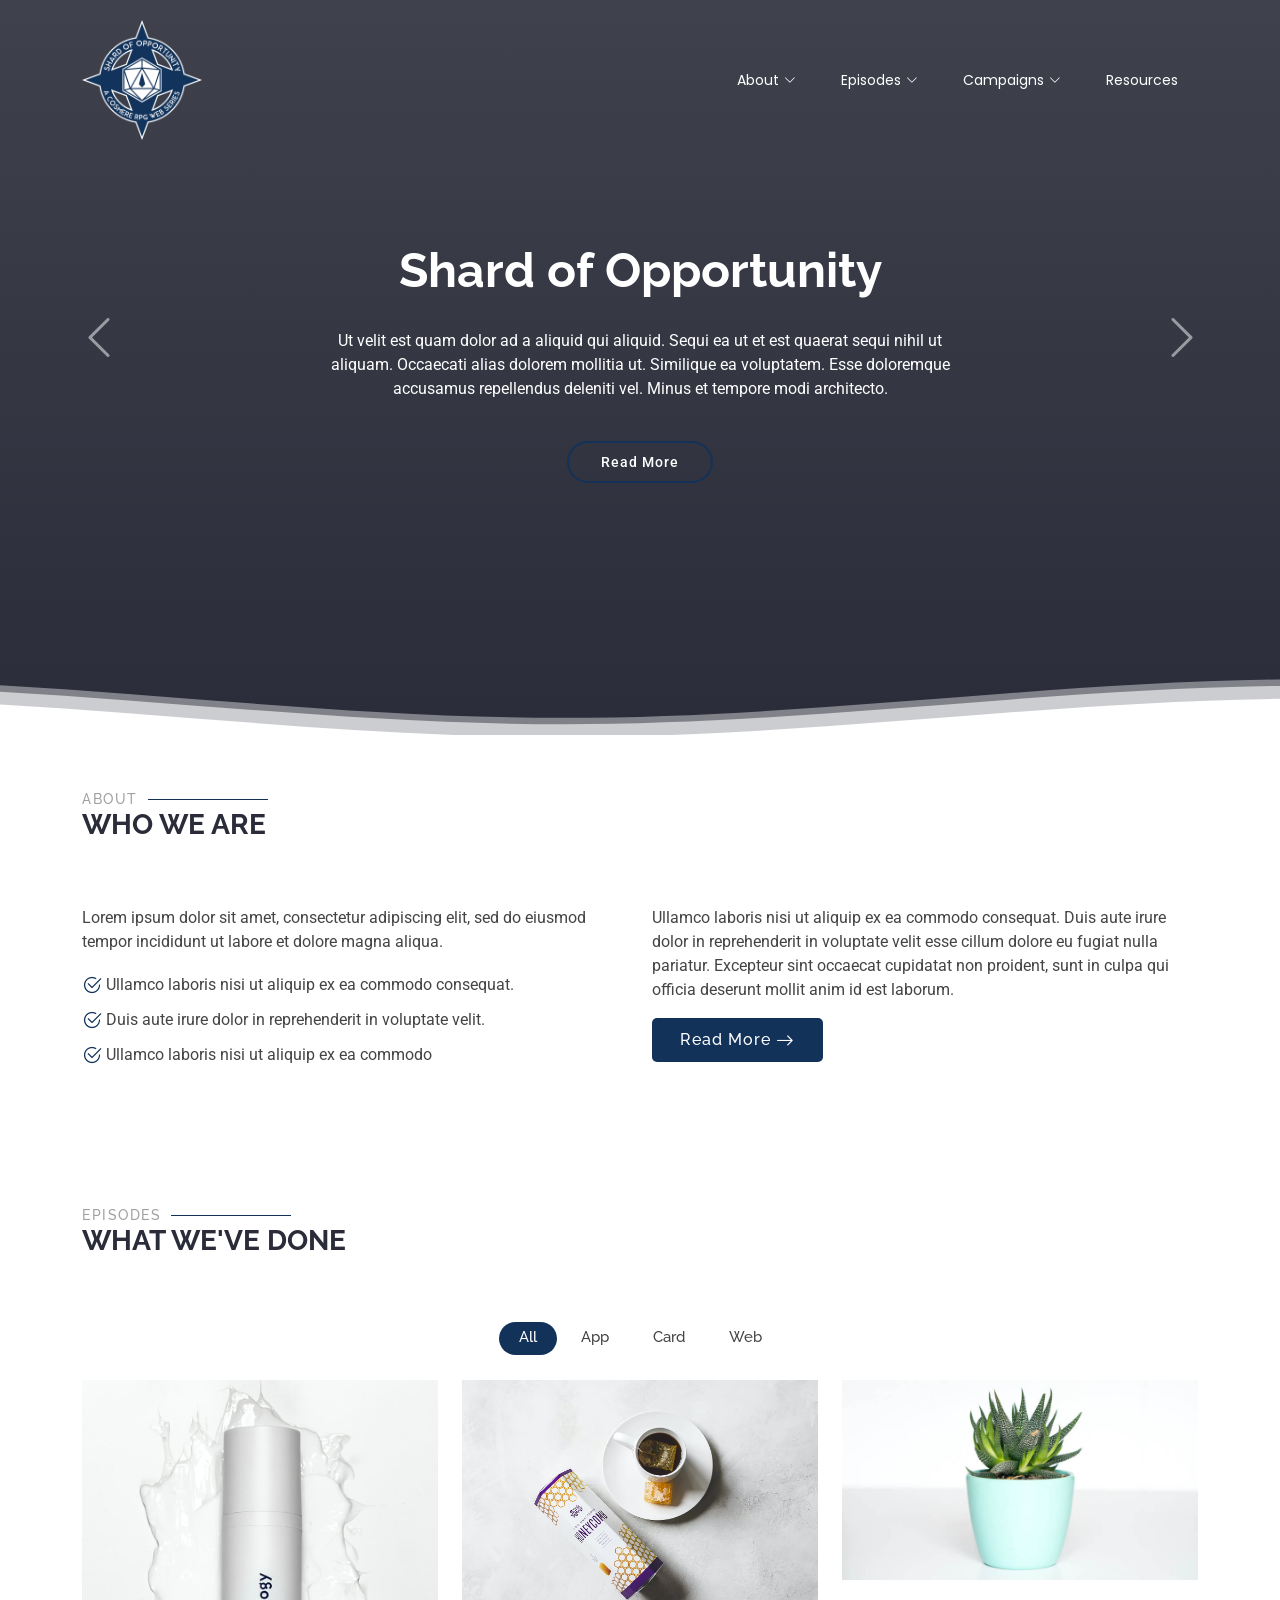
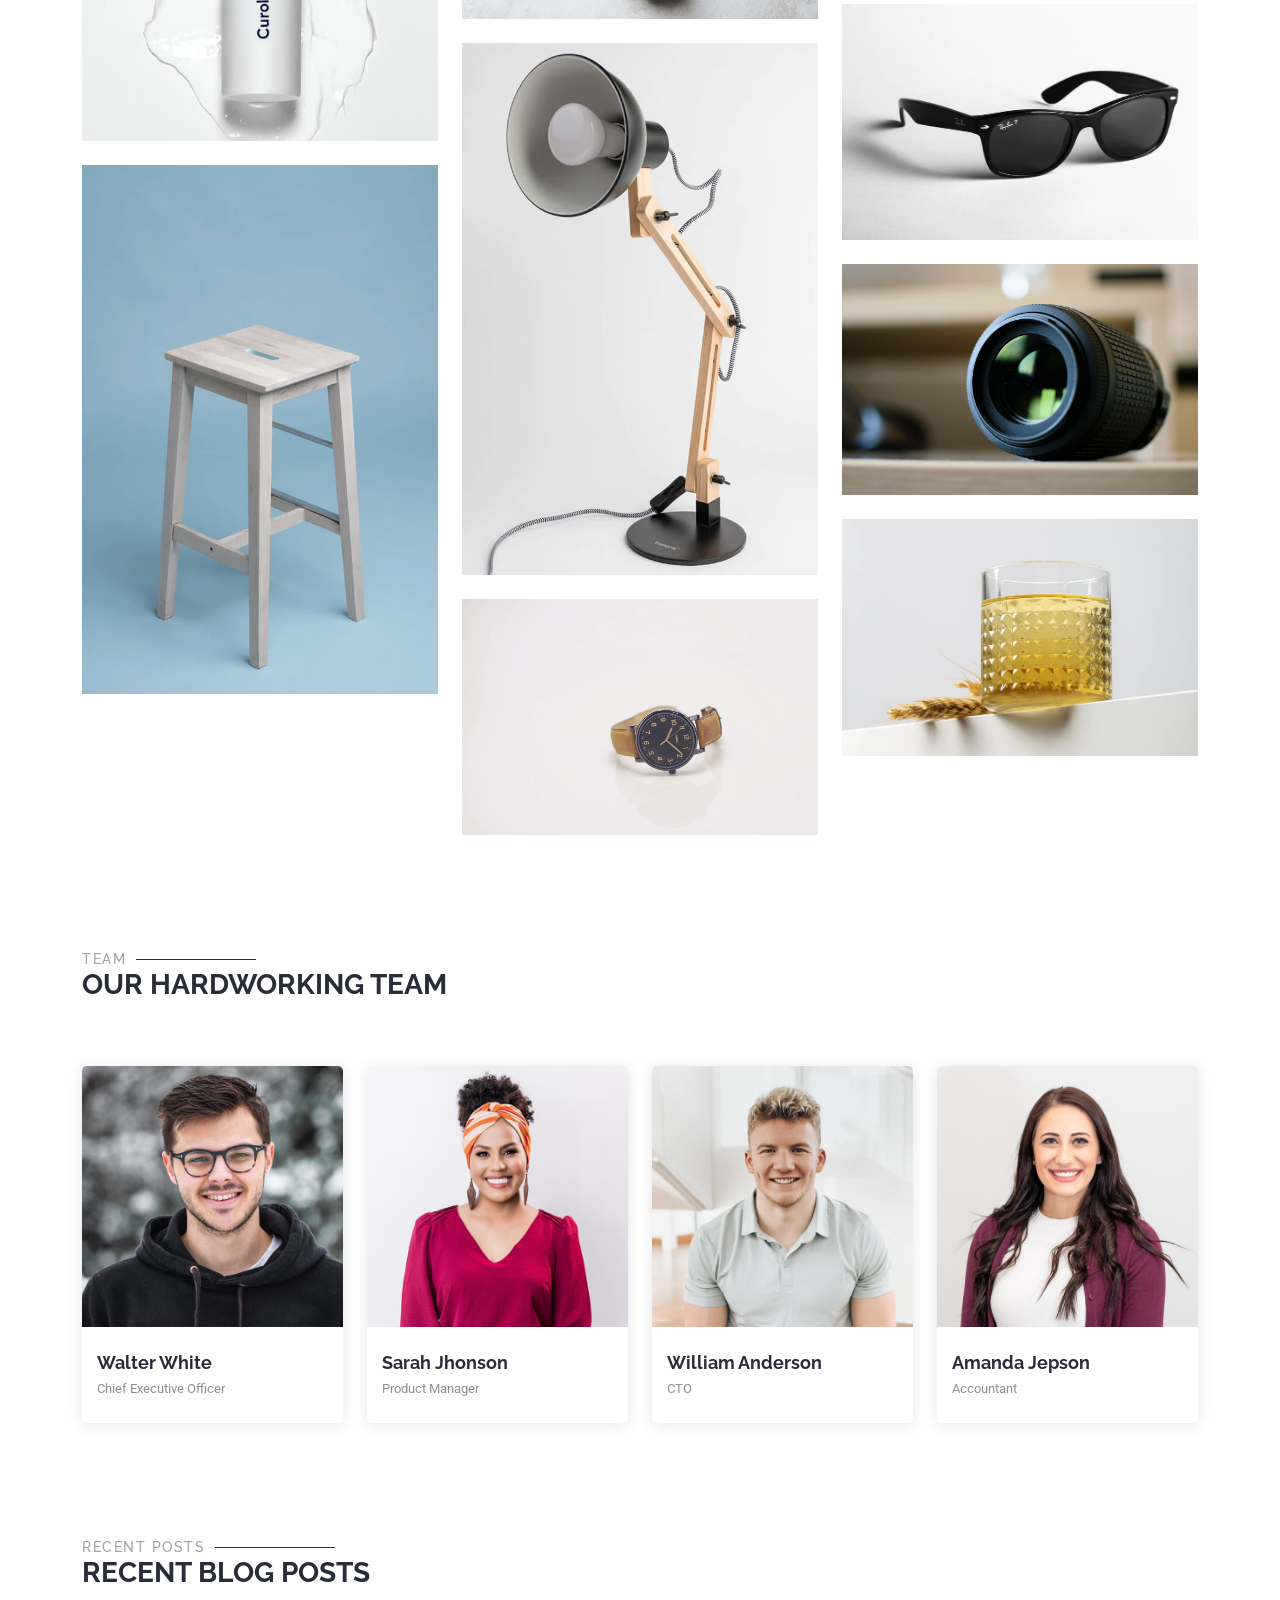
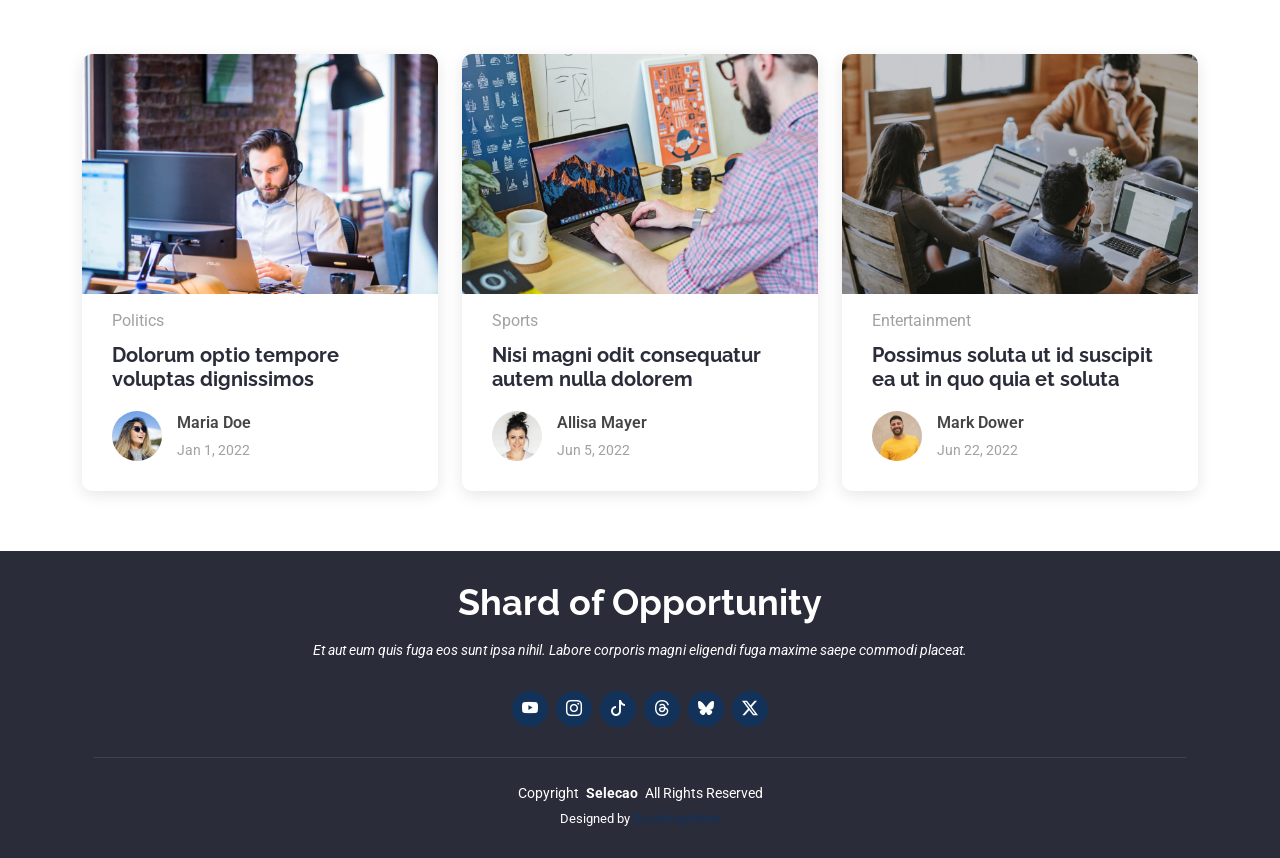
==== index.html @ dbe3b2d0 "Index" ====
<!DOCTYPE html>
<html lang="en">

<head>
  <meta charset="utf-8">
  <meta content="width=device-width, initial-scale=1.0" name="viewport">
  <title>Shard of Opportunity</title>
  <meta name="description" content="">
  <meta name="keywords" content="">

  <!-- Favicons -->
  <link href="assets/img/favicon.png" rel="icon">
  <link href="assets/img/apple-touch-icon.png" rel="apple-touch-icon">

  <!-- Fonts -->
  <link href="https://fonts.googleapis.com" rel="preconnect">
  <link href="https://fonts.gstatic.com" rel="preconnect" crossorigin>
  <link href="https://fonts.googleapis.com/css2?family=Roboto:ital,wght@0,100;0,300;0,400;0,500;0,700;0,900;1,100;1,300;1,400;1,500;1,700;1,900&family=Poppins:ital,wght@0,100;0,200;0,300;0,400;0,500;0,600;0,700;0,800;0,900;1,100;1,200;1,300;1,400;1,500;1,600;1,700;1,800;1,900&family=Raleway:ital,wght@0,100;0,200;0,300;0,400;0,500;0,600;0,700;0,800;0,900;1,100;1,200;1,300;1,400;1,500;1,600;1,700;1,800;1,900&display=swap" rel="stylesheet">

  <!-- Vendor CSS Files -->
  <link href="assets/vendor/bootstrap/css/bootstrap.min.css" rel="stylesheet">
  <link href="assets/vendor/bootstrap-icons/bootstrap-icons.css" rel="stylesheet">
  <link href="assets/vendor/aos/aos.css" rel="stylesheet">
  <link href="assets/vendor/animate.css/animate.min.css" rel="stylesheet">
  <link href="assets/vendor/glightbox/css/glightbox.min.css" rel="stylesheet">
  <link href="assets/vendor/swiper/swiper-bundle.min.css" rel="stylesheet">

  <!-- Main CSS File -->
  <link href="assets/css/main.css" rel="stylesheet">

  <!-- =======================================================
  * Template Name: Selecao
  * Template URL: https://bootstrapmade.com/Selecao-bootstrap-template/
  * Updated: Aug 07 2024 with Bootstrap v5.3.3
  * Author: BootstrapMade.com
  * License: https://bootstrapmade.com/license/
  ======================================================== -->
</head>

<body class="index-page">

  <header id="header" class="header d-flex align-items-center fixed-top">
    <div class="container-fluid container-xl position-relative d-flex align-items-center justify-content-between">

      <a href="index.html" class="logo d-flex align-items-center">
        <!-- Uncomment the line below if you also wish to use an image logo -->
        <img src="assets/img/logo.png" alt="Shard of Opportunity Logo" style="height:120px">
       <!-- <h1 class="sitename">Shard of Opportunity</h1> -->
      </a>

      <nav id="navmenu" class="navmenu">
        <ul>
          <!-- <li><a href="#hero" class="active">Home</a></li> -->
          <li class="dropdown"><a href="#about"><span>About</span><i class="bi bi-chevron-down toggle-dropdown"></i></a>
            <ul>
               <li class="dropdown"><a href="#"><span>Canonwalkers</span> <!-- <i class="bi bi-chevron-down toggle-dropdown"></i> --></a>
                 <!-- <ul>
                    <li><a href="#">Stonewalkers</a></li>
                    <li><a href="#">Mistborn</a></li>
                    <!-- <li><a href="#">Deep Dropdown 3</a></li>
                    <li><a href="#">Deep Dropdown 4</a></li>
                    <li><a href="#">Deep Dropdown 5</a></li> - ->
                 </ul> -->
               </li>
              <li class="dropdown"><a href="#"><span>Loose Canons</span> <!-- <i class="bi bi-chevron-down toggle-dropdown"></i> --> </a>
              <!-- <ul>
                   <li><a href="#">Campaign 1</a></li>
                   <li><a href="#">Campaign 2</a></li>
                   <!-- <li><a href="#">Deep Dropdown 3</a></li>
                   <li><a href="#">Deep Dropdown 4</a></li>
                    <li><a href="#">Deep Dropdown 5</a></li> - ->
                </ul> -->
              </li>
            </ul>
            </li>
          <li class="dropdown"><a href="#portfolio"><span>Episodes</span><i class="bi bi-chevron-down toggle-dropdown"></i></a>
            <ul>
               <li class="dropdown"><a href="#"><span>Canonwalkers</span></a></li>
              <li class="dropdown"><a href="#"><span>Loose Canons</span></a></li>
            </ul>
            </li>
          
          <!-- <li><a href="#services">Services</a></li> -->
          <!-- <li><a href="#team">Team</a></li>
          <li><a href="blog.html">Blog</a></li> -->
          <li class="dropdown"><a href="#"><span>Campaigns</span><i class="bi bi-chevron-down toggle-dropdown"></i></a>
            <ul>
               <li class="dropdown"><a href="#"><span>Canonwalkers</span> <!-- <i class="bi bi-chevron-down toggle-dropdown"></i> --></a>
                 <!-- <ul>
                    <li><a href="#">Stonewalkers</a></li>
                    <li><a href="#">Mistborn</a></li>
                    <!-- <li><a href="#">Deep Dropdown 3</a></li>
                    <li><a href="#">Deep Dropdown 4</a></li>
                    <li><a href="#">Deep Dropdown 5</a></li> - ->
                 </ul> -->
               </li>
              <li class="dropdown"><a href="#"><span>Loose Canons</span> <!-- <i class="bi bi-chevron-down toggle-dropdown"></i> --> </a>
              <!-- <ul>
                   <li><a href="#">Campaign 1</a></li>
                   <li><a href="#">Campaign 2</a></li>
                   <!-- <li><a href="#">Deep Dropdown 3</a></li>
                   <li><a href="#">Deep Dropdown 4</a></li>
                    <li><a href="#">Deep Dropdown 5</a></li> - ->
                </ul> -->
              </li>
            </ul>
            </li>
            <li><a href="#">Resources</a></li>
          
          <!-- <li><a href="#contact">Contact</a></li> -->
        </ul>
        <i class="mobile-nav-toggle d-xl-none bi bi-list"></i>
      </nav>

    </div>
  </header>

  <main class="main">

    <!-- Hero Section -->
    <section id="hero" class="hero section dark-background">

      <div id="hero-carousel" data-bs-interval="5000" class="container carousel carousel-fade" data-bs-ride="carousel">

        <!-- Slide 1 -->
        <div class="carousel-item active">
          <div class="carousel-container">
            <h2 class="animate__animated animate__fadeInDown">Shard of Opportunity</h2>
            <p class="animate__animated animate__fadeInUp">Ut velit est quam dolor ad a aliquid qui aliquid. Sequi ea ut et est quaerat sequi nihil ut aliquam. Occaecati alias dolorem mollitia ut. Similique ea voluptatem. Esse doloremque accusamus repellendus deleniti vel. Minus et tempore modi architecto.</p>
            <a href="#about" class="btn-get-started animate__animated animate__fadeInUp scrollto">Read More</a>
          </div>
        </div>

        <!-- Slide 2 -->
        <div class="carousel-item">
          <div class="carousel-container">
            <h2 class="animate__animated animate__fadeInDown">Canonwalkers</h2>
            <p class="animate__animated animate__fadeInUp">Ut velit est quam dolor ad a aliquid qui aliquid. Sequi ea ut et est quaerat sequi nihil ut aliquam. Occaecati alias dolorem mollitia ut. Similique ea voluptatem. Esse doloremque accusamus repellendus deleniti vel. Minus et tempore modi architecto.</p>
            <a href="#about" class="btn-get-started animate__animated animate__fadeInUp scrollto">Read More</a>
          </div>
        </div>

        <!-- Slide 3 -->
        <div class="carousel-item">
          <div class="carousel-container">
            <h2 class="animate__animated animate__fadeInDown">Loose Canons</h2>
            <p class="animate__animated animate__fadeInUp">Ut velit est quam dolor ad a aliquid qui aliquid. Sequi ea ut et est quaerat sequi nihil ut aliquam. Occaecati alias dolorem mollitia ut. Similique ea voluptatem. Esse doloremque accusamus repellendus deleniti vel. Minus et tempore modi architecto.</p>
            <a href="#about" class="btn-get-started animate__animated animate__fadeInUp scrollto">Read More</a>
          </div>
        </div>

        <a class="carousel-control-prev" href="#hero-carousel" role="button" data-bs-slide="prev">
          <span class="carousel-control-prev-icon bi bi-chevron-left" aria-hidden="true"></span>
        </a>

        <a class="carousel-control-next" href="#hero-carousel" role="button" data-bs-slide="next">
          <span class="carousel-control-next-icon bi bi-chevron-right" aria-hidden="true"></span>
        </a>

      </div>

      <svg class="hero-waves" xmlns="http://www.w3.org/2000/svg" xmlns:xlink="http://www.w3.org/1999/xlink" viewBox="0 24 150 28 " preserveAspectRatio="none">
        <defs>
          <path id="wave-path" d="M-160 44c30 0 58-18 88-18s 58 18 88 18 58-18 88-18 58 18 88 18 v44h-352z"></path>
        </defs>
        <g class="wave1">
          <use xlink:href="#wave-path" x="50" y="3"></use>
        </g>
        <g class="wave2">
          <use xlink:href="#wave-path" x="50" y="0"></use>
        </g>
        <g class="wave3">
          <use xlink:href="#wave-path" x="50" y="9"></use>
        </g>
      </svg>

    </section><!-- /Hero Section -->

    <!-- About Section -->
    <section id="about" class="about section">

      <!-- Section Title -->
      <div class="container section-title" data-aos="fade-up">
        <h2>About</h2>
        <p>Who we are</p>
      </div><!-- End Section Title -->

      <div class="container">

        <div class="row gy-4">

          <div class="col-lg-6 content" data-aos="fade-up" data-aos-delay="100">
            <p>
              Lorem ipsum dolor sit amet, consectetur adipiscing elit, sed do eiusmod tempor incididunt ut labore et dolore
              magna aliqua.
            </p>
            <ul>
              <li><i class="bi bi-check2-circle"></i> <span>Ullamco laboris nisi ut aliquip ex ea commodo consequat.</span></li>
              <li><i class="bi bi-check2-circle"></i> <span>Duis aute irure dolor in reprehenderit in voluptate velit.</span></li>
              <li><i class="bi bi-check2-circle"></i> <span>Ullamco laboris nisi ut aliquip ex ea commodo</span></li>
            </ul>
          </div>

          <div class="col-lg-6" data-aos="fade-up" data-aos-delay="200">
            <p>Ullamco laboris nisi ut aliquip ex ea commodo consequat. Duis aute irure dolor in reprehenderit in voluptate velit esse cillum dolore eu fugiat nulla pariatur. Excepteur sint occaecat cupidatat non proident, sunt in culpa qui officia deserunt mollit anim id est laborum. </p>
            <a href="#" class="read-more"><span>Read More</span><i class="bi bi-arrow-right"></i></a>
          </div>

        </div>

      </div>

    </section><!-- /About Section -->

    <!-- Features Section -->
  <!--  <section id="features" class="features section">

      <div class="container">

        <ul class="nav nav-tabs row  d-flex" data-aos="fade-up" data-aos-delay="100">
          <li class="nav-item col-3">
            <a class="nav-link active show" data-bs-toggle="tab" data-bs-target="#features-tab-1">
              <i class="bi bi-binoculars"></i>
              <h4 class="d-none d-lg-block">Modi sit est dela pireda nest</h4>
            </a>
          </li>
          <li class="nav-item col-3">
            <a class="nav-link" data-bs-toggle="tab" data-bs-target="#features-tab-2">
              <i class="bi bi-box-seam"></i>
              <h4 class="d-none d-lg-block">Unde praesenti mara setra le</h4>
            </a>
          </li>
          <li class="nav-item col-3">
            <a class="nav-link" data-bs-toggle="tab" data-bs-target="#features-tab-3">
              <i class="bi bi-brightness-high"></i>
              <h4 class="d-none d-lg-block">Pariatur explica nitro dela</h4>
            </a>
          </li>
          <li class="nav-item col-3">
            <a class="nav-link" data-bs-toggle="tab" data-bs-target="#features-tab-4">
              <i class="bi bi-command"></i>
              <h4 class="d-none d-lg-block">Nostrum qui dile node</h4>
            </a>
          </li>
        </ul><!-- End Tab Nav - ->

        <div class="tab-content" data-aos="fade-up" data-aos-delay="200">

          <div class="tab-pane fade active show" id="features-tab-1">
            <div class="row">
              <div class="col-lg-6 order-2 order-lg-1 mt-3 mt-lg-0">
                <h3>Voluptatem dignissimos provident quasi corporis voluptates sit assumenda.</h3>
                <p class="fst-italic">
                  Lorem ipsum dolor sit amet, consectetur adipiscing elit, sed do eiusmod tempor incididunt ut labore et dolore
                  magna aliqua.
                </p>
                <ul>
                  <li><i class="bi bi-check2-all"></i>
                    <spab>Ullamco laboris nisi ut aliquip ex ea commodo consequat.</spab>
                  </li>
                  <li><i class="bi bi-check2-all"></i> <span>Duis aute irure dolor in reprehenderit in voluptate velit</span>.</li>
                  <li><i class="bi bi-check2-all"></i> <span>Ullamco laboris nisi ut aliquip ex ea commodo consequat. Duis aute irure dolor in reprehenderit in voluptate trideta storacalaperda mastiro dolore eu fugiat nulla pariatur.</span></li>
                </ul>
                <p>
                  Ullamco laboris nisi ut aliquip ex ea commodo consequat. Duis aute irure dolor in reprehenderit in voluptate
                  velit esse cillum dolore eu fugiat nulla pariatur. Excepteur sint occaecat cupidatat non proident, sunt in
                  culpa qui officia deserunt mollit anim id est laborum
                </p>
              </div>
              <div class="col-lg-6 order-1 order-lg-2 text-center">
                <img src="assets/img/working-1.jpg" alt="" class="img-fluid">
              </div>
            </div>
          </div><!-- End Tab Content Item - ->

          <div class="tab-pane fade" id="features-tab-2">
            <div class="row">
              <div class="col-lg-6 order-2 order-lg-1 mt-3 mt-lg-0">
                <h3>Neque exercitationem debitis soluta quos debitis quo mollitia officia est</h3>
                <p>
                  Ullamco laboris nisi ut aliquip ex ea commodo consequat. Duis aute irure dolor in reprehenderit in voluptate
                  velit esse cillum dolore eu fugiat nulla pariatur. Excepteur sint occaecat cupidatat non proident, sunt in
                  culpa qui officia deserunt mollit anim id est laborum
                </p>
                <p class="fst-italic">
                  Lorem ipsum dolor sit amet, consectetur adipiscing elit, sed do eiusmod tempor incididunt ut labore et dolore
                  magna aliqua.
                </p>
                <ul>
                  <li><i class="bi bi-check2-all"></i> <span>Ullamco laboris nisi ut aliquip ex ea commodo consequat.</span></li>
                  <li><i class="bi bi-check2-all"></i> <span>Duis aute irure dolor in reprehenderit in voluptate velit.</span></li>
                  <li><i class="bi bi-check2-all"></i> <span>Provident mollitia neque rerum asperiores dolores quos qui a. Ipsum neque dolor voluptate nisi sed.</span></li>
                  <li><i class="bi bi-check2-all"></i> <span>Ullamco laboris nisi ut aliquip ex ea commodo consequat. Duis aute irure dolor in reprehenderit in voluptate trideta storacalaperda mastiro dolore eu fugiat nulla pariatur.</span></li>
                </ul>
              </div>
              <div class="col-lg-6 order-1 order-lg-2 text-center">
                <img src="assets/img/working-2.jpg" alt="" class="img-fluid">
              </div>
            </div>
          </div><!-- End Tab Content Item - ->

          <div class="tab-pane fade" id="features-tab-3">
            <div class="row">
              <div class="col-lg-6 order-2 order-lg-1 mt-3 mt-lg-0">
                <h3>Voluptatibus commodi ut accusamus ea repudiandae ut autem dolor ut assumenda</h3>
                <p>
                  Ullamco laboris nisi ut aliquip ex ea commodo consequat. Duis aute irure dolor in reprehenderit in voluptate
                  velit esse cillum dolore eu fugiat nulla pariatur. Excepteur sint occaecat cupidatat non proident, sunt in
                  culpa qui officia deserunt mollit anim id est laborum
                </p>
                <ul>
                  <li><i class="bi bi-check2-all"></i> <span>Ullamco laboris nisi ut aliquip ex ea commodo consequat.</span></li>
                  <li><i class="bi bi-check2-all"></i> <span>Duis aute irure dolor in reprehenderit in voluptate velit.</span></li>
                  <li><i class="bi bi-check2-all"></i> <span>Provident mollitia neque rerum asperiores dolores quos qui a. Ipsum neque dolor voluptate nisi sed.</span></li>
                </ul>
                <p class="fst-italic">
                  Lorem ipsum dolor sit amet, consectetur adipiscing elit, sed do eiusmod tempor incididunt ut labore et dolore
                  magna aliqua.
                </p>
              </div>
              <div class="col-lg-6 order-1 order-lg-2 text-center">
                <img src="assets/img/working-3.jpg" alt="" class="img-fluid">
              </div>
            </div>
          </div><!-- End Tab Content Item - ->

          <div class="tab-pane fade" id="features-tab-4">
            <div class="row">
              <div class="col-lg-6 order-2 order-lg-1 mt-3 mt-lg-0">
                <h3>Omnis fugiat ea explicabo sunt dolorum asperiores sequi inventore rerum</h3>
                <p>
                  Ullamco laboris nisi ut aliquip ex ea commodo consequat. Duis aute irure dolor in reprehenderit in voluptate
                  velit esse cillum dolore eu fugiat nulla pariatur. Excepteur sint occaecat cupidatat non proident, sunt in
                  culpa qui officia deserunt mollit anim id est laborum
                </p>
                <p class="fst-italic">
                  Lorem ipsum dolor sit amet, consectetur adipiscing elit, sed do eiusmod tempor incididunt ut labore et dolore
                  magna aliqua.
                </p>
                <ul>
                  <li><i class="bi bi-check2-all"></i> <span>Ullamco laboris nisi ut aliquip ex ea commodo consequat.</span></li>
                  <li><i class="bi bi-check2-all"></i> <span>Duis aute irure dolor in reprehenderit in voluptate velit.</span></li>
                  <li><i class="bi bi-check2-all"></i> <span>Ullamco laboris nisi ut aliquip ex ea commodo consequat. Duis aute irure dolor in reprehenderit in voluptate trideta storacalaperda mastiro dolore eu fugiat nulla pariatur.</span></li>
                </ul>
              </div>
              <div class="col-lg-6 order-1 order-lg-2 text-center">
                <img src="assets/img/working-4.jpg" alt="" class="img-fluid">
              </div>
            </div>
          </div><!-- End Tab Content Item - ->

        </div>

      </div>

    </section><!-- /Features Section - -> -->

    <!-- Call To Action Section -->
   <!-- <section id="call-to-action" class="call-to-action section dark-background">

      <div class="container">

        <div class="row" data-aos="zoom-in" data-aos-delay="100">
          <div class="col-xl-9 text-center text-xl-start">
            <h3>Call To Action</h3>
            <p>Duis aute irure dolor in reprehenderit in voluptate velit esse cillum dolore eu fugiat nulla pariatur. Excepteur sint occaecat cupidatat non proident, sunt in culpa qui officia deserunt mollit anim id est laborum.</p>
          </div>
          <div class="col-xl-3 cta-btn-container text-center">
            <a class="cta-btn align-middle" href="#">Call To Action</a>
          </div>
        </div>

      </div>

    </section><!-- /Call To Action Section - -> -->

    <!-- Services Section -->
  <!--  <section id="services" class="services section">

      <!-- Section Title - ->
      <div class="container section-title" data-aos="fade-up">
        <h2>Services</h2>
        <p>What we do offer</p>
      </div><!-- End Section Title - ->

      <div class="container">

        <div class="row gy-4">

          <div class="col-lg-4 col-md-6" data-aos="fade-up" data-aos-delay="100">
            <div class="service-item  position-relative">
              <div class="icon">
                <i class="bi bi-cash-stack" style="color: #0dcaf0;"></i>
              </div>
              <a href="service-details.html" class="stretched-link">
                <h3>Nesciunt Mete</h3>
              </a>
              <p>Provident nihil minus qui consequatur non omnis maiores. Eos accusantium minus dolores iure perferendis tempore et consequatur.</p>
            </div>
          </div><!-- End Service Item - ->

          <div class="col-lg-4 col-md-6" data-aos="fade-up" data-aos-delay="200">
            <div class="service-item position-relative">
              <div class="icon">
                <i class="bi bi-calendar4-week" style="color: #fd7e14;"></i>
              </div>
              <a href="service-details.html" class="stretched-link">
                <h3>Eosle Commodi</h3>
              </a>
              <p>Ut autem aut autem non a. Sint sint sit facilis nam iusto sint. Libero corrupti neque eum hic non ut nesciunt dolorem.</p>
            </div>
          </div><!-- End Service Item - ->

          <div class="col-lg-4 col-md-6" data-aos="fade-up" data-aos-delay="300">
            <div class="service-item position-relative">
              <div class="icon">
                <i class="bi bi-chat-text" style="color: #20c997;"></i>
              </div>
              <a href="service-details.html" class="stretched-link">
                <h3>Ledo Markt</h3>
              </a>
              <p>Ut excepturi voluptatem nisi sed. Quidem fuga consequatur. Minus ea aut. Vel qui id voluptas adipisci eos earum corrupti.</p>
            </div>
          </div><!-- End Service Item - ->

          <div class="col-lg-4 col-md-6" data-aos="fade-up" data-aos-delay="400">
            <div class="service-item position-relative">
              <div class="icon">
                <i class="bi bi-credit-card-2-front" style="color: #df1529;"></i>
              </div>
              <a href="service-details.html" class="stretched-link">
                <h3>Asperiores Commodit</h3>
              </a>
              <p>Non et temporibus minus omnis sed dolor esse consequatur. Cupiditate sed error ea fuga sit provident adipisci neque.</p>
            </div>
          </div><!-- End Service Item - ->

          <div class="col-lg-4 col-md-6" data-aos="fade-up" data-aos-delay="500">
            <div class="service-item position-relative">
              <div class="icon">
                <i class="bi bi-globe" style="color: #6610f2;"></i>
              </div>
              <a href="service-details.html" class="stretched-link">
                <h3>Velit Doloremque</h3>
              </a>
              <p>Cumque et suscipit saepe. Est maiores autem enim facilis ut aut ipsam corporis aut. Sed animi at autem alias eius labore.</p>
            </div>
          </div><!-- End Service Item - ->

          <div class="col-lg-4 col-md-6" data-aos="fade-up" data-aos-delay="600">
            <div class="service-item position-relative">
              <div class="icon">
                <i class="bi bi-clock" style="color: #f3268c;"></i>
              </div>
              <a href="service-details.html" class="stretched-link">
                <h3>Dolori Architecto</h3>
              </a>
              <p>Hic molestias ea quibusdam eos. Fugiat enim doloremque aut neque non et debitis iure. Corrupti recusandae ducimus enim.</p>
            </div>
          </div><!-- End Service Item - ->

        </div>

      </div>

    </section><!-- /Services Section - -> -->

    <!-- Portfolio Section -->
    <section id="portfolio" class="portfolio section">

      <!-- Section Title -->
      <div class="container section-title" data-aos="fade-up">
        <h2>Episodes</h2>
        <p>What we've done</p>
      </div><!-- End Section Title -->

      <div class="container">

        <div class="isotope-layout" data-default-filter="*" data-layout="masonry" data-sort="original-order">

          <ul class="portfolio-filters isotope-filters" data-aos="fade-up" data-aos-delay="100">
            <li data-filter="*" class="filter-active">All</li>
            <li data-filter=".filter-app">App</li>
            <li data-filter=".filter-product">Card</li>
            <li data-filter=".filter-branding">Web</li>
          </ul><!-- End Portfolio Filters -->

          <div class="row gy-4 isotope-container" data-aos="fade-up" data-aos-delay="200">

            <div class="col-lg-4 col-md-6 portfolio-item isotope-item filter-app">
              <img src="assets/img/masonry-portfolio/masonry-portfolio-1.jpg" class="img-fluid" alt="">
              <div class="portfolio-info">
                <h4>App 1</h4>
                <p>Lorem ipsum, dolor sit</p>
                <a href="assets/img/masonry-portfolio/masonry-portfolio-1.jpg" title="App 1" data-gallery="portfolio-gallery-app" class="glightbox preview-link"><i class="bi bi-zoom-in"></i></a>
                <a href="portfolio-details.html" title="More Details" class="details-link"><i class="bi bi-link-45deg"></i></a>
              </div>
            </div><!-- End Portfolio Item -->

            <div class="col-lg-4 col-md-6 portfolio-item isotope-item filter-product">
              <img src="assets/img/masonry-portfolio/masonry-portfolio-2.jpg" class="img-fluid" alt="">
              <div class="portfolio-info">
                <h4>Product 1</h4>
                <p>Lorem ipsum, dolor sit</p>
                <a href="assets/img/masonry-portfolio/masonry-portfolio-2.jpg" title="Product 1" data-gallery="portfolio-gallery-product" class="glightbox preview-link"><i class="bi bi-zoom-in"></i></a>
                <a href="portfolio-details.html" title="More Details" class="details-link"><i class="bi bi-link-45deg"></i></a>
              </div>
            </div><!-- End Portfolio Item -->

            <div class="col-lg-4 col-md-6 portfolio-item isotope-item filter-branding">
              <img src="assets/img/masonry-portfolio/masonry-portfolio-3.jpg" class="img-fluid" alt="">
              <div class="portfolio-info">
                <h4>Branding 1</h4>
                <p>Lorem ipsum, dolor sit</p>
                <a href="assets/img/masonry-portfolio/masonry-portfolio-3.jpg" title="Branding 1" data-gallery="portfolio-gallery-branding" class="glightbox preview-link"><i class="bi bi-zoom-in"></i></a>
                <a href="portfolio-details.html" title="More Details" class="details-link"><i class="bi bi-link-45deg"></i></a>
              </div>
            </div><!-- End Portfolio Item -->

            <div class="col-lg-4 col-md-6 portfolio-item isotope-item filter-app">
              <img src="assets/img/masonry-portfolio/masonry-portfolio-4.jpg" class="img-fluid" alt="">
              <div class="portfolio-info">
                <h4>App 2</h4>
                <p>Lorem ipsum, dolor sit</p>
                <a href="assets/img/masonry-portfolio/masonry-portfolio-4.jpg" title="App 2" data-gallery="portfolio-gallery-app" class="glightbox preview-link"><i class="bi bi-zoom-in"></i></a>
                <a href="portfolio-details.html" title="More Details" class="details-link"><i class="bi bi-link-45deg"></i></a>
              </div>
            </div><!-- End Portfolio Item -->

            <div class="col-lg-4 col-md-6 portfolio-item isotope-item filter-product">
              <img src="assets/img/masonry-portfolio/masonry-portfolio-5.jpg" class="img-fluid" alt="">
              <div class="portfolio-info">
                <h4>Product 2</h4>
                <p>Lorem ipsum, dolor sit</p>
                <a href="assets/img/masonry-portfolio/masonry-portfolio-5.jpg" title="Product 2" data-gallery="portfolio-gallery-product" class="glightbox preview-link"><i class="bi bi-zoom-in"></i></a>
                <a href="portfolio-details.html" title="More Details" class="details-link"><i class="bi bi-link-45deg"></i></a>
              </div>
            </div><!-- End Portfolio Item -->

            <div class="col-lg-4 col-md-6 portfolio-item isotope-item filter-branding">
              <img src="assets/img/masonry-portfolio/masonry-portfolio-6.jpg" class="img-fluid" alt="">
              <div class="portfolio-info">
                <h4>Branding 2</h4>
                <p>Lorem ipsum, dolor sit</p>
                <a href="assets/img/masonry-portfolio/masonry-portfolio-6.jpg" title="Branding 2" data-gallery="portfolio-gallery-branding" class="glightbox preview-link"><i class="bi bi-zoom-in"></i></a>
                <a href="portfolio-details.html" title="More Details" class="details-link"><i class="bi bi-link-45deg"></i></a>
              </div>
            </div><!-- End Portfolio Item -->

            <div class="col-lg-4 col-md-6 portfolio-item isotope-item filter-app">
              <img src="assets/img/masonry-portfolio/masonry-portfolio-7.jpg" class="img-fluid" alt="">
              <div class="portfolio-info">
                <h4>App 3</h4>
                <p>Lorem ipsum, dolor sit</p>
                <a href="assets/img/masonry-portfolio/masonry-portfolio-7.jpg" title="App 3" data-gallery="portfolio-gallery-app" class="glightbox preview-link"><i class="bi bi-zoom-in"></i></a>
                <a href="portfolio-details.html" title="More Details" class="details-link"><i class="bi bi-link-45deg"></i></a>
              </div>
            </div><!-- End Portfolio Item -->

            <div class="col-lg-4 col-md-6 portfolio-item isotope-item filter-product">
              <img src="assets/img/masonry-portfolio/masonry-portfolio-8.jpg" class="img-fluid" alt="">
              <div class="portfolio-info">
                <h4>Product 3</h4>
                <p>Lorem ipsum, dolor sit</p>
                <a href="assets/img/masonry-portfolio/masonry-portfolio-8.jpg" title="Product 3" data-gallery="portfolio-gallery-product" class="glightbox preview-link"><i class="bi bi-zoom-in"></i></a>
                <a href="portfolio-details.html" title="More Details" class="details-link"><i class="bi bi-link-45deg"></i></a>
              </div>
            </div><!-- End Portfolio Item -->

            <div class="col-lg-4 col-md-6 portfolio-item isotope-item filter-branding">
              <img src="assets/img/masonry-portfolio/masonry-portfolio-9.jpg" class="img-fluid" alt="">
              <div class="portfolio-info">
                <h4>Branding 3</h4>
                <p>Lorem ipsum, dolor sit</p>
                <a href="assets/img/masonry-portfolio/masonry-portfolio-9.jpg" title="Branding 2" data-gallery="portfolio-gallery-branding" class="glightbox preview-link"><i class="bi bi-zoom-in"></i></a>
                <a href="portfolio-details.html" title="More Details" class="details-link"><i class="bi bi-link-45deg"></i></a>
              </div>
            </div><!-- End Portfolio Item -->

          </div><!-- End Portfolio Container -->

        </div>

      </div>

    </section><!-- /Portfolio Section -->

    <!-- Testimonials Section -->
   <!-- <section id="testimonials" class="testimonials section">

      <!-- Section Title - ->
      <div class="container section-title" data-aos="fade-up">
        <h2>Testimonials</h2>
        <p>What they are saying about us</p>
      </div><!-- End Section Title - ->

      <div class="container" data-aos="fade-up" data-aos-delay="100">

        <div class="swiper init-swiper">
          <script type="application/json" class="swiper-config">
            {
              "loop": true,
              "speed": 600,
              "autoplay": {
                "delay": 5000
              },
              "slidesPerView": "auto",
              "pagination": {
                "el": ".swiper-pagination",
                "type": "bullets",
                "clickable": true
              },
              "breakpoints": {
                "320": {
                  "slidesPerView": 1,
                  "spaceBetween": 40
                },
                "1200": {
                  "slidesPerView": 3,
                  "spaceBetween": 10
                }
              }
            }
          </script>
          <div class="swiper-wrapper">

            <div class="swiper-slide">
              <div class="testimonial-item">
                <img src="assets/img/testimonials/testimonials-1.jpg" class="testimonial-img" alt="">
                <h3>Saul Goodman</h3>
                <h4>Ceo &amp; Founder</h4>
                <div class="stars">
                  <i class="bi bi-star-fill"></i><i class="bi bi-star-fill"></i><i class="bi bi-star-fill"></i><i class="bi bi-star-fill"></i><i class="bi bi-star-fill"></i>
                </div>
                <p>
                  <i class="bi bi-quote quote-icon-left"></i>
                  <span>Proin iaculis purus consequat sem cure digni ssim donec porttitora entum suscipit rhoncus. Accusantium quam, ultricies eget id, aliquam eget nibh et. Maecen aliquam, risus at semper.</span>
                  <i class="bi bi-quote quote-icon-right"></i>
                </p>
              </div>
            </div><!-- End testimonial item - ->

            <div class="swiper-slide">
              <div class="testimonial-item">
                <img src="assets/img/testimonials/testimonials-2.jpg" class="testimonial-img" alt="">
                <h3>Sara Wilsson</h3>
                <h4>Designer</h4>
                <div class="stars">
                  <i class="bi bi-star-fill"></i><i class="bi bi-star-fill"></i><i class="bi bi-star-fill"></i><i class="bi bi-star-fill"></i><i class="bi bi-star-fill"></i>
                </div>
                <p>
                  <i class="bi bi-quote quote-icon-left"></i>
                  <span>Export tempor illum tamen malis malis eram quae irure esse labore quem cillum quid cillum eram malis quorum velit fore eram velit sunt aliqua noster fugiat irure amet legam anim culpa.</span>
                  <i class="bi bi-quote quote-icon-right"></i>
                </p>
              </div>
            </div><!-- End testimonial item - ->

            <div class="swiper-slide">
              <div class="testimonial-item">
                <img src="assets/img/testimonials/testimonials-3.jpg" class="testimonial-img" alt="">
                <h3>Jena Karlis</h3>
                <h4>Store Owner</h4>
                <div class="stars">
                  <i class="bi bi-star-fill"></i><i class="bi bi-star-fill"></i><i class="bi bi-star-fill"></i><i class="bi bi-star-fill"></i><i class="bi bi-star-fill"></i>
                </div>
                <p>
                  <i class="bi bi-quote quote-icon-left"></i>
                  <span>Enim nisi quem export duis labore cillum quae magna enim sint quorum nulla quem veniam duis minim tempor labore quem eram duis noster aute amet eram fore quis sint minim.</span>
                  <i class="bi bi-quote quote-icon-right"></i>
                </p>
              </div>
            </div><!-- End testimonial item - ->

            <div class="swiper-slide">
              <div class="testimonial-item">
                <img src="assets/img/testimonials/testimonials-4.jpg" class="testimonial-img" alt="">
                <h3>Matt Brandon</h3>
                <h4>Freelancer</h4>
                <div class="stars">
                  <i class="bi bi-star-fill"></i><i class="bi bi-star-fill"></i><i class="bi bi-star-fill"></i><i class="bi bi-star-fill"></i><i class="bi bi-star-fill"></i>
                </div>
                <p>
                  <i class="bi bi-quote quote-icon-left"></i>
                  <span>Fugiat enim eram quae cillum dolore dolor amet nulla culpa multos export minim fugiat minim velit minim dolor enim duis veniam ipsum anim magna sunt elit fore quem dolore labore illum veniam.</span>
                  <i class="bi bi-quote quote-icon-right"></i>
                </p>
              </div>
            </div><!-- End testimonial item - ->

            <div class="swiper-slide">
              <div class="testimonial-item">
                <img src="assets/img/testimonials/testimonials-5.jpg" class="testimonial-img" alt="">
                <h3>John Larson</h3>
                <h4>Entrepreneur</h4>
                <div class="stars">
                  <i class="bi bi-star-fill"></i><i class="bi bi-star-fill"></i><i class="bi bi-star-fill"></i><i class="bi bi-star-fill"></i><i class="bi bi-star-fill"></i>
                </div>
                <p>
                  <i class="bi bi-quote quote-icon-left"></i>
                  <span>Quis quorum aliqua sint quem legam fore sunt eram irure aliqua veniam tempor noster veniam enim culpa labore duis sunt culpa nulla illum cillum fugiat legam esse veniam culpa fore nisi cillum quid.</span>
                  <i class="bi bi-quote quote-icon-right"></i>
                </p>
              </div>
            </div><!-- End testimonial item - ->

          </div>
          <div class="swiper-pagination"></div>
        </div>

      </div>

    </section><!-- /Testimonials Section - -> -->

    <!-- Pricing Section -->
   <!-- <section id="pricing" class="pricing section">

      <!-- Section Title - ->
      <div class="container section-title" data-aos="fade-up">
        <h2>Pricing</h2>
        <p>What they are saying about us</p>
      </div><!-- End Section Title - ->

      <div class="container">

        <div class="row gy-3">

          <div class="col-xl-3 col-lg-6" data-aos="fade-up" data-aos-delay="100">
            <div class="pricing-item">
              <h3>Free</h3>
              <h4><sup>$</sup>0<span> / month</span></h4>
              <ul>
                <li>Aida dere</li>
                <li>Nec feugiat nisl</li>
                <li>Nulla at volutpat dola</li>
                <li class="na">Pharetra massa</li>
                <li class="na">Massa ultricies mi</li>
              </ul>
              <div class="btn-wrap">
                <a href="#" class="btn-buy">Buy Now</a>
              </div>
            </div>
          </div><!-- End Pricing Item - ->

          <div class="col-xl-3 col-lg-6" data-aos="fade-up" data-aos-delay="200">
            <div class="pricing-item featured">
              <h3>Business</h3>
              <h4><sup>$</sup>19<span> / month</span></h4>
              <ul>
                <li>Aida dere</li>
                <li>Nec feugiat nisl</li>
                <li>Nulla at volutpat dola</li>
                <li>Pharetra massa</li>
                <li class="na">Massa ultricies mi</li>
              </ul>
              <div class="btn-wrap">
                <a href="#" class="btn-buy">Buy Now</a>
              </div>
            </div>
          </div><!-- End Pricing Item - ->

          <div class="col-xl-3 col-lg-6" data-aos="fade-up" data-aos-delay="400">
            <div class="pricing-item">
              <h3>Developer</h3>
              <h4><sup>$</sup>29<span> / month</span></h4>
              <ul>
                <li>Aida dere</li>
                <li>Nec feugiat nisl</li>
                <li>Nulla at volutpat dola</li>
                <li>Pharetra massa</li>
                <li>Massa ultricies mi</li>
              </ul>
              <div class="btn-wrap">
                <a href="#" class="btn-buy">Buy Now</a>
              </div>
            </div>
          </div><!-- End Pricing Item - ->

          <div class="col-xl-3 col-lg-6" data-aos="fade-up" data-aos-delay="400">
            <div class="pricing-item">
              <span class="advanced">Advanced</span>
              <h3>Ultimate</h3>
              <h4><sup>$</sup>49<span> / month</span></h4>
              <ul>
                <li>Aida dere</li>
                <li>Nec feugiat nisl</li>
                <li>Nulla at volutpat dola</li>
                <li>Pharetra massa</li>
                <li>Massa ultricies mi</li>
              </ul>
              <div class="btn-wrap">
                <a href="#" class="btn-buy">Buy Now</a>
              </div>
            </div>
          </div><!-- End Pricing Item - ->

        </div>

      </div>

    </section><!-- /Pricing Section - -> -->

    <!-- Faq Section - ->
    <section id="faq" class="faq section">
      <!-- Section Title - ->
      <div class="container section-title" data-aos="fade-up">
        <h2>Frequently Asked Questions</h2>
        <p>Frequently Asked Questions</p>
      </div><!-- End Section Title - ->

      <div class="container" data-aos="fade-up">
        <div class="row">
          <div class="col-12">
            <div class="custom-accordion" id="accordion-faq">
              <div class="accordion-item">
                <h2 class="mb-0">
                  <button class="btn btn-link" type="button" data-bs-toggle="collapse" data-bs-target="#collapse-faq-1">
                    How to download and register?
                  </button>
                </h2>

                <div id="collapse-faq-1" class="collapse show" aria-labelledby="headingOne" data-parent="#accordion-faq">
                  <div class="accordion-body">
                    Far far away, behind the word mountains, far from the countries
                    Vokalia and Consonantia, there live the blind texts. Separated
                    they live in Bookmarksgrove right at the coast of the Semantics,
                    a large language ocean.
                  </div>
                </div>
              </div>
              <!-- .accordion-item - ->

              <div class="accordion-item">
                <h2 class="mb-0">
                  <button class="btn btn-link collapsed" type="button" data-bs-toggle="collapse" data-bs-target="#collapse-faq-2" "="">
                How to create your paypal account?
              </button>
            </h2>
            <div id=" collapse-faq-2" class="collapse" aria-labelledby="headingTwo" data-parent="#accordion-faq">
                    <div class="accordion-body">
                      A small river named Duden flows by their place and supplies it
                      with the necessary regelialia. It is a paradisematic country, in
                      which roasted parts of sentences fly into your mouth.
                    </div>
              </div>
            </div>
            <!-- .accordion-item - ->

            <div class="accordion-item">
              <h2 class="mb-0">
                <button class="btn btn-link collapsed" type="button" data-bs-toggle="collapse" data-bs-target="#collapse-faq-3">
                  How to link your paypal and bank account?
                </button>
              </h2>

              <div id="collapse-faq-3" class="collapse" aria-labelledby="headingThree" data-parent="#accordion-faq">
                <div class="accordion-body">
                  When she reached the first hills of the Italic Mountains, she
                  had a last view back on the skyline of her hometown
                  Bookmarksgrove, the headline of Alphabet Village and the subline
                  of her own road, the Line Lane. Pityful a rethoric question ran
                  over her cheek, then she continued her way.
                </div>
              </div>
            </div>
            <!-- .accordion-item - ->

          </div>
        </div>
      </div>
      </div>
    </section><!-- /Faq Section -->

    <!-- Team Section -->
    <section id="team" class="team section">

      <!-- Section Title -->
      <div class="container section-title" data-aos="fade-up">
        <h2>Team</h2>
        <p>Our Hardworking Team</p>
      </div><!-- End Section Title -->

      <div class="container">

        <div class="row gy-4">

          <div class="col-lg-3 col-md-6 d-flex align-items-stretch" data-aos="fade-up" data-aos-delay="100">
            <div class="team-member">
              <div class="member-img">
                <img src="assets/img/team/team-1.jpg" class="img-fluid" alt="">
                <div class="social">
                  <a href=""><i class="bi bi-twitter-x"></i></a>
                  <a href=""><i class="bi bi-facebook"></i></a>
                  <a href=""><i class="bi bi-instagram"></i></a>
                  <a href=""><i class="bi bi-linkedin"></i></a>
                </div>
              </div>
              <div class="member-info">
                <h4>Walter White</h4>
                <span>Chief Executive Officer</span>
              </div>
            </div>
          </div><!-- End Team Member -->

          <div class="col-lg-3 col-md-6 d-flex align-items-stretch" data-aos="fade-up" data-aos-delay="200">
            <div class="team-member">
              <div class="member-img">
                <img src="assets/img/team/team-2.jpg" class="img-fluid" alt="">
                <div class="social">
                  <a href=""><i class="bi bi-twitter-x"></i></a>
                  <a href=""><i class="bi bi-facebook"></i></a>
                  <a href=""><i class="bi bi-instagram"></i></a>
                  <a href=""><i class="bi bi-linkedin"></i></a>
                </div>
              </div>
              <div class="member-info">
                <h4>Sarah Jhonson</h4>
                <span>Product Manager</span>
              </div>
            </div>
          </div><!-- End Team Member -->

          <div class="col-lg-3 col-md-6 d-flex align-items-stretch" data-aos="fade-up" data-aos-delay="300">
            <div class="team-member">
              <div class="member-img">
                <img src="assets/img/team/team-3.jpg" class="img-fluid" alt="">
                <div class="social">
                  <a href=""><i class="bi bi-twitter-x"></i></a>
                  <a href=""><i class="bi bi-facebook"></i></a>
                  <a href=""><i class="bi bi-instagram"></i></a>
                  <a href=""><i class="bi bi-linkedin"></i></a>
                </div>
              </div>
              <div class="member-info">
                <h4>William Anderson</h4>
                <span>CTO</span>
              </div>
            </div>
          </div><!-- End Team Member -->

          <div class="col-lg-3 col-md-6 d-flex align-items-stretch" data-aos="fade-up" data-aos-delay="400">
            <div class="team-member">
              <div class="member-img">
                <img src="assets/img/team/team-4.jpg" class="img-fluid" alt="">
                <div class="social">
                  <a href=""><i class="bi bi-twitter-x"></i></a>
                  <a href=""><i class="bi bi-facebook"></i></a>
                  <a href=""><i class="bi bi-instagram"></i></a>
                  <a href=""><i class="bi bi-linkedin"></i></a>
                </div>
              </div>
              <div class="member-info">
                <h4>Amanda Jepson</h4>
                <span>Accountant</span>
              </div>
            </div>
          </div><!-- End Team Member -->

        </div>

      </div>

    </section><!-- /Team Section -->

    <!-- Recent Posts Section -->
    <section id="recent-posts" class="recent-posts section">

      <!-- Section Title -->
      <div class="container section-title" data-aos="fade-up">
        <h2>Recent Posts</h2>
        <p>Recent Blog Posts<br></p>
      </div><!-- End Section Title -->

      <div class="container">

        <div class="row gy-4">

          <div class="col-xl-4 col-md-6" data-aos="fade-up" data-aos-delay="100">
            <article>

              <div class="post-img">
                <img src="assets/img/blog/blog-1.jpg" alt="" class="img-fluid">
              </div>

              <p class="post-category">Politics</p>

              <h2 class="title">
                <a href="blog-details.html">Dolorum optio tempore voluptas dignissimos</a>
              </h2>

              <div class="d-flex align-items-center">
                <img src="assets/img/blog/blog-author.jpg" alt="" class="img-fluid post-author-img flex-shrink-0">
                <div class="post-meta">
                  <p class="post-author">Maria Doe</p>
                  <p class="post-date">
                    <time datetime="2022-01-01">Jan 1, 2022</time>
                  </p>
                </div>
              </div>

            </article>
          </div><!-- End post list item -->

          <div class="col-xl-4 col-md-6" data-aos="fade-up" data-aos-delay="200">
            <article>

              <div class="post-img">
                <img src="assets/img/blog/blog-2.jpg" alt="" class="img-fluid">
              </div>

              <p class="post-category">Sports</p>

              <h2 class="title">
                <a href="blog-details.html">Nisi magni odit consequatur autem nulla dolorem</a>
              </h2>

              <div class="d-flex align-items-center">
                <img src="assets/img/blog/blog-author-2.jpg" alt="" class="img-fluid post-author-img flex-shrink-0">
                <div class="post-meta">
                  <p class="post-author">Allisa Mayer</p>
                  <p class="post-date">
                    <time datetime="2022-01-01">Jun 5, 2022</time>
                  </p>
                </div>
              </div>

            </article>
          </div><!-- End post list item -->

          <div class="col-xl-4 col-md-6" data-aos="fade-up" data-aos-delay="300">
            <article>

              <div class="post-img">
                <img src="assets/img/blog/blog-3.jpg" alt="" class="img-fluid">
              </div>

              <p class="post-category">Entertainment</p>

              <h2 class="title">
                <a href="blog-details.html">Possimus soluta ut id suscipit ea ut in quo quia et soluta</a>
              </h2>

              <div class="d-flex align-items-center">
                <img src="assets/img/blog/blog-author-3.jpg" alt="" class="img-fluid post-author-img flex-shrink-0">
                <div class="post-meta">
                  <p class="post-author">Mark Dower</p>
                  <p class="post-date">
                    <time datetime="2022-01-01">Jun 22, 2022</time>
                  </p>
                </div>
              </div>

            </article>
          </div><!-- End post list item -->

        </div><!-- End recent posts list -->

      </div>

    </section><!-- /Recent Posts Section -->

  <!--
   <!-- Contact Section - ->
   <!--  <section id="contact" class="contact section">

      <!-- Section Title - ->
      <div class="container section-title" data-aos="fade-up">
        <h2>Contact</h2>
        <p>Contact Us</p>
      </div><!-- End Section Title - ->

      <div class="container" data-aos="fade" data-aos-delay="100">

        <div class="row gy-4">

          <div class="col-lg-4">
            <div class="info-item d-flex" data-aos="fade-up" data-aos-delay="200">
              <i class="bi bi-geo-alt flex-shrink-0"></i>
              <div>
                <h3>Address</h3>
                <p>A108 Adam Street, New York, NY 535022</p>
              </div>
            </div><!-- End Info Item - ->

            <div class="info-item d-flex" data-aos="fade-up" data-aos-delay="300">
              <i class="bi bi-telephone flex-shrink-0"></i>
              <div>
                <h3>Call Us</h3>
                <p>+1 5589 55488 55</p>
              </div>
            </div><!-- End Info Item - ->

            <div class="info-item d-flex" data-aos="fade-up" data-aos-delay="400">
              <i class="bi bi-envelope flex-shrink-0"></i>
              <div>
                <h3>Email Us</h3>
                <p>info@example.com</p>
              </div>
            </div><!-- End Info Item - ->

          </div>

        <!--  <div class="col-lg-8">
            <form action="forms/contact.php" method="post" class="php-email-form" data-aos="fade-up" data-aos-delay="200">
              <div class="row gy-4">

                <div class="col-md-6">
                  <input type="text" name="name" class="form-control" placeholder="Your Name" required="">
                </div>

                <div class="col-md-6 ">
                  <input type="email" class="form-control" name="email" placeholder="Your Email" required="">
                </div>

                <div class="col-md-12">
                  <input type="text" class="form-control" name="subject" placeholder="Subject" required="">
                </div>

                <div class="col-md-12">
                  <textarea class="form-control" name="message" rows="6" placeholder="Message" required=""></textarea>
                </div>

                <div class="col-md-12 text-center">
                  <div class="loading">Loading</div>
                  <div class="error-message"></div>
                  <div class="sent-message">Your message has been sent. Thank you!</div>

                  <button type="submit">Send Message</button>
                </div>

              </div>
            </form>
          </div> - -><!-- End Contact Form - ->

        </div>

      </div>

    </section><!-- /Contact Section -->

  </main>

  <footer id="footer" class="footer dark-background">
    <div class="container">
      <h3 class="sitename">Shard of Opportunity</h3>
      <p>Et aut eum quis fuga eos sunt ipsa nihil. Labore corporis magni eligendi fuga maxime saepe commodi placeat.</p>
      <div class="social-links d-flex justify-content-center">
        <a href="https://www.youtube.com/@ShardofOpportunity"><i class="bi bi-youtube"></i></a>
        <a href="https://www.instagram.com/shardofopportunity/"><i class="bi bi-instagram"></i></a>
        <a href="https://www.tiktok.com/@shard.of.opportunity"><i class="bi bi-tiktok"></i></a>
        <a href=""><i class="bi bi-threads"></i></a>
        <!-- <a href=""><i class="bi bi-threads-fill"></i></a> -->
        <a href="https://bsky.app/profile/shardofopportunity.bsky.social"><i class="bi bi-bluesky"></i></a>
        <a href="https://x.com/S_o_Opportunity"><i class="bi bi-twitter-x"></i></a>
        <!-- <a href=""><i class="bi bi-facebook"></i></a> -->
      </div>
      <div class="container">
        <div class="copyright">
          <span>Copyright</span> <strong class="px-1 sitename">Selecao</strong> <span>All Rights Reserved</span>
        </div>
        <div class="credits">
          <!-- All the links in the footer should remain intact. -->
          <!-- You can delete the links only if you've purchased the pro version. -->
          <!-- Licensing information: https://bootstrapmade.com/license/ -->
          <!-- Purchase the pro version with working PHP/AJAX contact form: [buy-url] -->
          Designed by <a href="https://bootstrapmade.com/">BootstrapMade</a>
        </div>
      </div>
    </div>
  </footer>

  <!-- Scroll Top -->
  <a href="#" id="scroll-top" class="scroll-top d-flex align-items-center justify-content-center"><i class="bi bi-arrow-up-short"></i></a>

  <!-- Preloader -->
  <div id="preloader"></div>

  <!-- Vendor JS Files -->
  <script src="assets/vendor/bootstrap/js/bootstrap.bundle.min.js"></script>
  <script src="assets/vendor/php-email-form/validate.js"></script>
  <script src="assets/vendor/aos/aos.js"></script>
  <script src="assets/vendor/glightbox/js/glightbox.min.js"></script>
  <script src="assets/vendor/imagesloaded/imagesloaded.pkgd.min.js"></script>
  <script src="assets/vendor/isotope-layout/isotope.pkgd.min.js"></script>
  <script src="assets/vendor/swiper/swiper-bundle.min.js"></script>

  <!-- Main JS File -->
  <script src="assets/js/main.js"></script>

</body>

</html>
---- assets/css/main.css ----
/**
* Template Name: Selecao
* Template URL: https://bootstrapmade.com/selecao-bootstrap-template/
* Updated: Aug 07 2024 with Bootstrap v5.3.3
* Author: BootstrapMade.com
* License: https://bootstrapmade.com/license/
*/

/*--------------------------------------------------------------
# Font & Color Variables
# Help: https://bootstrapmade.com/color-system/
--------------------------------------------------------------*/
/* Fonts */
:root {
  --default-font: "Roboto",  system-ui, -apple-system, "Segoe UI", Roboto, "Helvetica Neue", Arial, "Noto Sans", "Liberation Sans", sans-serif, "Apple Color Emoji", "Segoe UI Emoji", "Segoe UI Symbol", "Noto Color Emoji";
  --heading-font: "Raleway",  sans-serif;
  --nav-font: "Poppins",  sans-serif;
}

/* Global Colors - The following color variables are used throughout the website. Updating them here will change the color scheme of the entire website */
:root { 
  --background-color: #ffffff; /* Background color for the entire website, including individual sections */
  --default-color: #444444; /* Default color used for the majority of the text content across the entire website */
  --heading-color: #2a2c39; /* Color for headings, subheadings and title throughout the website */
  --accent-color: hsl(213, 67% ,21%); /* Accent color that represents your brand on the website. It's used for buttons, links, and other elements that need to stand out */
  --surface-color: #ffffff; /* The surface color is used as a background of boxed elements within sections, such as cards, icon boxes, or other elements that require a visual separation from the global background. */
  --contrast-color: #ffffff; /* Contrast color for text, ensuring readability against backgrounds of accent, heading, or default colors. */
}

/* Nav Menu Colors - The following color variables are used specifically for the navigation menu. They are separate from the global colors to allow for more customization options */
:root {
  --nav-color: #ffffff;  /* The default color of the main navmenu links */
  --nav-hover-color: hsl(213, 67% ,21%); /* Applied to main navmenu links when they are hovered over or active */
  --nav-mobile-background-color: #ffffff; /* Used as the background color for mobile navigation menu */
  --nav-dropdown-background-color: #ffffff; /* Used as the background color for dropdown items that appear when hovering over primary navigation items */
  --nav-dropdown-color: #060606; /* Used for navigation links of the dropdown items in the navigation menu. */
  --nav-dropdown-hover-color: #ef6603; /* Similar to --nav-hover-color, this color is applied to dropdown navigation links when they are hovered over. */
}

/* Color Presets - These classes override global colors when applied to any section or element, providing reuse of the sam color scheme. */

.light-background {
  --background-color: #f9f9f9;
  --surface-color: #ffffff;
}

.dark-background {
  --background-color: #2a2c39;
  --default-color: #ffffff;
  --heading-color: #ffffff;
  --surface-color: #404356;
  --contrast-color: #ffffff;
}

/* Smooth scroll */
:root {
  scroll-behavior: smooth;
}

/*--------------------------------------------------------------
# General Styling & Shared Classes
--------------------------------------------------------------*/
body {
  color: var(--default-color);
  background-color: var(--background-color);
  font-family: var(--default-font);
}

a {
  color: var(--accent-color);
  text-decoration: none;
  transition: 0.3s;
}

a:hover {
  color: color-mix(in srgb, var(--accent-color), transparent 25%);
  text-decoration: none;
}

h1,
h2,
h3,
h4,
h5,
h6 {
  color: var(--heading-color);
  font-family: var(--heading-font);
}

/* PHP Email Form Messages
------------------------------*/
.php-email-form .error-message {
  display: none;
  background: #df1529;
  color: #ffffff;
  text-align: left;
  padding: 15px;
  margin-bottom: 24px;
  font-weight: 600;
}

.php-email-form .sent-message {
  display: none;
  color: #ffffff;
  background: #059652;
  text-align: center;
  padding: 15px;
  margin-bottom: 24px;
  font-weight: 600;
}

.php-email-form .loading {
  display: none;
  background: var(--surface-color);
  text-align: center;
  padding: 15px;
  margin-bottom: 24px;
}

.php-email-form .loading:before {
  content: "";
  display: inline-block;
  border-radius: 50%;
  width: 24px;
  height: 24px;
  margin: 0 10px -6px 0;
  border: 3px solid var(--accent-color);
  border-top-color: var(--surface-color);
  animation: php-email-form-loading 1s linear infinite;
}

@keyframes php-email-form-loading {
  0% {
    transform: rotate(0deg);
  }

  100% {
    transform: rotate(360deg);
  }
}

/*--------------------------------------------------------------
# Global Header
--------------------------------------------------------------*/
.header {
  --background-color: rgba(255, 255, 255, 0);
  --heading-color: #ffffff;
  color: var(--default-color);
  background-color: var(--background-color);
  padding: 20px 0;
  transition: all 0.5s;
  z-index: 997;
}

.header .logo {
  line-height: 1;
}

.header .logo img {
  max-height: 150px;
  margin-right: 8px;
}

.header .logo h1 {
  font-size: 30px;
  margin: 0;
  font-weight: 700;
  color: var(--heading-color);
}

.scrolled .header {
  box-shadow: 0px 0 18px rgba(0, 0, 0, 0.1);
}

/* Global Header on Scroll
------------------------------*/
.scrolled .header {
  --background-color: rgba(42, 44, 57, 0.9);
}

/*--------------------------------------------------------------
# Navigation Menu
--------------------------------------------------------------*/
/* Navmenu - Desktop */
@media (min-width: 1200px) {
  .navmenu {
    padding: 0;
  }

  .navmenu ul {
    margin: 0;
    padding: 0;
    display: flex;
    list-style: none;
    align-items: center;
  }

  .navmenu li {
    position: relative;
    margin-left: 5px;
  }

  .navmenu a,
  .navmenu a:focus {
    color: var(--nav-color);
    padding: 8px 20px;
    font-size: 14px;
    font-family: var(--nav-font);
    font-weight: 400;
    display: flex;
    align-items: center;
    justify-content: space-between;
    white-space: nowrap;
    transition: 0.3s;
    border-radius: 50px;
  }

  .navmenu a i,
  .navmenu a:focus i {
    font-size: 12px;
    line-height: 0;
    margin-left: 5px;
    transition: 0.3s;
  }

  .navmenu li:hover>a,
  .navmenu .active,
  .navmenu .active:focus {
    background-color: var(--nav-hover-color);
  }

  .navmenu .dropdown ul {
    margin: 0;
    padding: 10px 0;
    background: var(--nav-dropdown-background-color);
    display: block;
    position: absolute;
    visibility: hidden;
    left: 0;
    top: 130%;
    opacity: 0;
    transition: 0.3s;
    border-radius: 15px;
    z-index: 99;
    box-shadow: 0px 0px 30px rgba(0, 0, 0, 0.1);
  }

  .navmenu .dropdown ul li {
    min-width: 200px;
    margin-left: 0;
  }

  .navmenu .dropdown ul a {
    padding: 10px 20px;
    font-size: 15px;
    text-transform: none;
    color: var(--nav-dropdown-color);
  }

  .navmenu .dropdown ul a i {
    font-size: 12px;
  }

  .navmenu .dropdown ul a:hover,
  .navmenu .dropdown ul .active:hover,
  .navmenu .dropdown ul li:hover>a {
    background-color: transparent;
    color: var(--nav-hover-color);
  }

  .navmenu .dropdown:hover>ul {
    opacity: 1;
    top: 105%;
    visibility: visible;
  }

  .navmenu .dropdown .dropdown ul {
    top: 0;
    left: -90%;
    visibility: hidden;
  }

  .navmenu .dropdown .dropdown:hover>ul {
    opacity: 1;
    top: 0;
    left: -100%;
    visibility: visible;
  }
}

/* Navmenu - Mobile */
@media (max-width: 1199px) {
  .mobile-nav-toggle {
    color: var(--nav-color);
    font-size: 28px;
    line-height: 0;
    margin-right: 10px;
    cursor: pointer;
    transition: color 0.3s;
  }

  .navmenu {
    padding: 0;
    z-index: 9997;
  }

  .navmenu ul {
    display: none;
    list-style: none;
    position: absolute;
    inset: 60px 20px 20px 20px;
    padding: 10px 0;
    margin: 0;
    border-radius: 6px;
    background-color: var(--nav-mobile-background-color);
    overflow-y: auto;
    transition: 0.3s;
    z-index: 9998;
    box-shadow: 0px 0px 30px rgba(0, 0, 0, 0.1);
  }

  .navmenu a,
  .navmenu a:focus {
    color: var(--nav-dropdown-color);
    padding: 10px 20px;
    font-family: var(--nav-font);
    font-size: 17px;
    font-weight: 500;
    display: flex;
    align-items: center;
    justify-content: space-between;
    white-space: nowrap;
    transition: 0.3s;
  }

  .navmenu a i,
  .navmenu a:focus i {
    font-size: 12px;
    line-height: 0;
    margin-left: 5px;
    width: 30px;
    height: 30px;
    display: flex;
    align-items: center;
    justify-content: center;
    border-radius: 50%;
    transition: 0.3s;
    background-color: color-mix(in srgb, var(--accent-color), transparent 90%);
  }

  .navmenu a i:hover,
  .navmenu a:focus i:hover {
    background-color: var(--accent-color);
    color: var(--contrast-color);
  }

  .navmenu a:hover,
  .navmenu .active,
  .navmenu .active:focus {
    color: var(--nav-dropdown-hover-color);
  }

  .navmenu .active i,
  .navmenu .active:focus i {
    background-color: var(--accent-color);
    color: var(--contrast-color);
    transform: rotate(180deg);
  }

  .navmenu .dropdown ul {
    position: static;
    display: none;
    z-index: 99;
    padding: 10px 0;
    margin: 10px 20px;
    background-color: var(--nav-dropdown-background-color);
    border: 1px solid color-mix(in srgb, var(--default-color), transparent 90%);
    box-shadow: none;
    transition: all 0.5s ease-in-out;
  }

  .navmenu .dropdown ul ul {
    background-color: rgba(33, 37, 41, 0.1);
  }

  .navmenu .dropdown>.dropdown-active {
    display: block;
    background-color: rgba(33, 37, 41, 0.03);
  }

  .mobile-nav-active {
    overflow: hidden;
  }

  .mobile-nav-active .mobile-nav-toggle {
    color: #fff;
    position: absolute;
    font-size: 32px;
    top: 15px;
    right: 15px;
    margin-right: 0;
    z-index: 9999;
  }

  .mobile-nav-active .navmenu {
    position: fixed;
    overflow: hidden;
    inset: 0;
    background: rgba(33, 37, 41, 0.8);
    transition: 0.3s;
  }

  .mobile-nav-active .navmenu>ul {
    display: block;
  }
}

/*--------------------------------------------------------------
# Global Footer
--------------------------------------------------------------*/
.footer {
  color: var(--default-color);
  background-color: var(--background-color);
  font-size: 14px;
  text-align: center;
  padding: 30px 0;
  position: relative;
}

.footer h3 {
  font-size: 36px;
  font-weight: 700;
  position: relative;
  padding: 0;
  margin: 0 0 15px 0;
}

.footer p {
  font-size: 15;
  font-style: italic;
  padding: 0;
  margin: 0 0 30px 0;
}

.footer .social-links {
  margin: 0 0 30px 0;
}

.footer .social-links a {
  font-size: 16px;
  display: flex;
  align-items: center;
  justify-content: center;
  background: var(--accent-color);
  color: var(--contrast-color);
  line-height: 1;
  margin: 0 4px;
  border-radius: 50%;
  text-align: center;
  width: 36px;
  height: 36px;
  transition: 0.3s;
}

.footer .social-links a:hover {
  background: color-mix(in srgb, var(--accent-color), transparent 20%);
  text-decoration: none;
}

.footer .copyright {
  padding-top: 25px;
  border-top: 1px solid color-mix(in srgb, var(--default-color), transparent 90%);
}

.footer .credits {
  font-size: 13px;
  padding-top: 5px;
}

/*--------------------------------------------------------------
# Preloader
--------------------------------------------------------------*/
#preloader {
  position: fixed;
  inset: 0;
  z-index: 9999;
  overflow: hidden;
  background-color: var(--background-color);
  transition: all 0.6s ease-out;
  width: 100%;
  height: 100vh;
}

#preloader:before,
#preloader:after {
  content: "";
  position: absolute;
  border: 4px solid var(--accent-color);
  border-radius: 50%;
  animation: animate-preloader 2s cubic-bezier(0, 0.2, 0.8, 1) infinite;
}

#preloader:after {
  animation-delay: -0.5s;
}

@keyframes animate-preloader {
  0% {
    width: 10px;
    height: 10px;
    top: calc(50% - 5px);
    left: calc(50% - 5px);
    opacity: 1;
  }

  100% {
    width: 72px;
    height: 72px;
    top: calc(50% - 36px);
    left: calc(50% - 36px);
    opacity: 0;
  }
}

/*--------------------------------------------------------------
# Scroll Top Button
--------------------------------------------------------------*/
.scroll-top {
  position: fixed;
  visibility: hidden;
  opacity: 0;
  right: 15px;
  bottom: -15px;
  z-index: 99999;
  background-color: var(--accent-color);
  width: 44px;
  height: 44px;
  border-radius: 50px;
  transition: all 0.4s;
}

.scroll-top i {
  font-size: 24px;
  color: var(--contrast-color);
  line-height: 0;
}

.scroll-top:hover {
  background-color: color-mix(in srgb, var(--accent-color), transparent 20%);
  color: var(--contrast-color);
}

.scroll-top.active {
  visibility: visible;
  opacity: 1;
  bottom: 15px;
}

/*--------------------------------------------------------------
# Disable aos animation delay on mobile devices
--------------------------------------------------------------*/
@media screen and (max-width: 768px) {
  [data-aos-delay] {
    transition-delay: 0 !important;
  }
}

/*--------------------------------------------------------------
# Global Page Titles & Breadcrumbs
--------------------------------------------------------------*/
.page-title {
  color: var(--default-color);
  background-color: var(--background-color);
  background-size: cover;
  background-position: center;
  background-repeat: no-repeat;
  padding: 160px 0 80px 0;
  text-align: center;
  position: relative;
}

.page-title:before {
  content: "";
  background-color: color-mix(in srgb, var(--background-color), transparent 50%);
  position: absolute;
  inset: 0;
}

.page-title h1 {
  font-size: 42px;
  font-weight: 700;
  margin-bottom: 10px;
}

.page-title .breadcrumbs ol {
  display: flex;
  flex-wrap: wrap;
  list-style: none;
  justify-content: center;
  padding: 0;
  margin: 0;
  font-size: 16px;
  font-weight: 400;
}

.page-title .breadcrumbs ol li+li {
  padding-left: 10px;
}

.page-title .breadcrumbs ol li+li::before {
  content: "/";
  display: inline-block;
  padding-right: 10px;
  color: color-mix(in srgb, var(--default-color), transparent 50%);
}

/*--------------------------------------------------------------
# Global Sections
--------------------------------------------------------------*/
section,
.section {
  color: var(--default-color);
  background-color: var(--background-color);
  padding: 60px 0;
  scroll-margin-top: 77px;
  overflow: clip;
}

/*--------------------------------------------------------------
# Global Section Titles
--------------------------------------------------------------*/
.section-title {
  padding-bottom: 60px;
  position: relative;
}

.section-title h2 {
  font-size: 14px;
  font-weight: 500;
  padding: 0;
  line-height: 1px;
  margin: 0;
  letter-spacing: 1.5px;
  text-transform: uppercase;
  color: color-mix(in srgb, var(--default-color), transparent 50%);
  position: relative;
}

.section-title h2::after {
  content: "";
  width: 120px;
  height: 1px;
  display: inline-block;
  background: var(--accent-color);
  margin: 4px 10px;
}

.section-title p {
  color: var(--heading-color);
  margin: 0;
  font-size: 28px;
  font-weight: 700;
  text-transform: uppercase;
  font-family: var(--heading-font);
}

/*--------------------------------------------------------------
# Hero Section
--------------------------------------------------------------*/
.hero {
  width: 100%;
  overflow: hidden;
  position: relative;
  background: linear-gradient(0deg, var(--background-color) 0%, color-mix(in srgb, var(--background-color) 90%, white 10%) 100%);
  padding: 0;
  display: flex;
  flex-direction: column;
  justify-content: end;
  align-items: center;
}

.hero .carousel-container {
  display: flex;
  justify-content: center;
  align-items: center;
  flex-direction: column;
  text-align: center;
  position: relative;
  min-height: 75vh;
  padding-top: 60px;
}

.hero h2 {
  margin-bottom: 30px;
  font-size: 48px;
  font-weight: 700;
}

.hero h2 span {
  text-decoration: underline;
}

.hero p {
  max-width: 80%;
  animation-delay: 0.4s;
  margin: 0 auto 30px auto;
}

.hero .carousel-control-prev,
.hero .carousel-control-next {
  width: 10%;
}

.hero .carousel-control-next-icon,
.hero .carousel-control-prev-icon {
  background: none;
  font-size: 48px;
  line-height: 1;
  width: auto;
  height: auto;
}

.hero .btn-get-started {
  font-weight: 500;
  font-size: 14px;
  letter-spacing: 1px;
  display: inline-block;
  padding: 12px 32px;
  border-radius: 50px;
  transition: 0.5s;
  line-height: 1;
  margin: 10px;
  animation-delay: 0.8s;
  color: var(--default-color);
  border: 2px solid var(--accent-color);
}

.hero .btn-get-started:hover {
  background: var(--accent-color);
  color: var(--contrast-color);
  text-decoration: none;
}

@media (min-width: 1024px) {
  .hero p {
    max-width: 60%;
  }

  .hero .carousel-control-prev,
  .hero .carousel-control-next {
    width: 5%;
  }
}

@media (max-width: 768px) {
  .hero .carousel-container {
    min-height: 90vh;
  }

  .hero h2 {
    font-size: 28px;
  }
}

.hero .hero-waves {
  display: block;
  width: 100%;
  height: 60px;
  position: relative;
}

.hero .wave1 use {
  animation: move-forever1 10s linear infinite;
  animation-delay: -2s;
  fill: var(--default-color);
  opacity: 0.6;
}

.hero .wave2 use {
  animation: move-forever2 8s linear infinite;
  animation-delay: -2s;
  fill: var(--default-color);
  opacity: 0.4;
}

.hero .wave3 use {
  animation: move-forever3 6s linear infinite;
  animation-delay: -2s;
  fill: var(--default-color);
}

@keyframes move-forever1 {
  0% {
    transform: translate(85px, 0%);
  }

  100% {
    transform: translate(-90px, 0%);
  }
}

@keyframes move-forever2 {
  0% {
    transform: translate(-90px, 0%);
  }

  100% {
    transform: translate(85px, 0%);
  }
}

@keyframes move-forever3 {
  0% {
    transform: translate(-90px, 0%);
  }

  100% {
    transform: translate(85px, 0%);
  }
}

/*--------------------------------------------------------------
# About Section
--------------------------------------------------------------*/
.about ul {
  list-style: none;
  padding: 0;
}

.about ul li {
  padding-bottom: 5px;
  display: flex;
  align-items: center;
}

.about ul i {
  font-size: 20px;
  padding-right: 4px;
  color: var(--accent-color);
}

.about .read-more {
  background: var(--accent-color);
  color: var(--contrast-color);
  font-family: var(--heading-font);
  font-weight: 500;
  font-size: 16px;
  letter-spacing: 1px;
  padding: 10px 28px;
  border-radius: 5px;
  transition: 0.3s;
  display: inline-flex;
  align-items: center;
  justify-content: center;
}

.about .read-more i {
  font-size: 18px;
  margin-left: 5px;
  line-height: 0;
  transition: 0.3s;
}

.about .read-more:hover {
  background: color-mix(in srgb, var(--accent-color), transparent 20%);
}

.about .read-more:hover i {
  transform: translate(5px, 0);
}

/*--------------------------------------------------------------
# Features Section
--------------------------------------------------------------*/
.features .nav-tabs {
  border: 0;
}

.features .nav-link {
  background-color: var(--surface-color);
  color: var(--heading-color);
  border: 1px solid color-mix(in srgb, var(--default-color), transparent 85%);
  padding: 15px 20px;
  transition: 0.3s;
  border-radius: 0;
  display: flex;
  align-items: center;
  justify-content: center;
  cursor: pointer;
  height: 100%;
}

.features .nav-link i {
  padding-right: 15px;
  font-size: 48px;
}

.features .nav-link h4 {
  font-size: 18px;
  font-weight: 600;
  margin: 0;
}

.features .nav-link:hover {
  color: var(--accent-color);
  border-color: var(--accent-color);
}

.features .nav-link.active {
  background: var(--accent-color);
  color: var(--contrast-color);
  border-color: var(--accent-color);
}

.features .nav-link.active h4 {
  color: var(--contrast-color);
}

@media (max-width: 768px) {
  .features .nav-link i {
    padding: 0;
    line-height: 1;
    font-size: 36px;
  }
}

@media (max-width: 575px) {
  .features .nav-link {
    padding: 15px;
  }

  .features .nav-link i {
    font-size: 24px;
  }
}

.features .tab-content {
  margin-top: 30px;
}

.features .tab-pane h3 {
  color: var(--heading-color);
  font-weight: 700;
  font-size: 26px;
}

.features .tab-pane ul {
  list-style: none;
  padding: 0;
}

.features .tab-pane ul li {
  padding-bottom: 10px;
}

.features .tab-pane ul i {
  font-size: 20px;
  padding-right: 4px;
  color: var(--accent-color);
}

.features .tab-pane p:last-child {
  margin-bottom: 0;
}

/*--------------------------------------------------------------
# Call To Action Section
--------------------------------------------------------------*/
.call-to-action {
  padding: 80px 0;
  position: relative;
  clip-path: inset(0);
}

.call-to-action .container {
  position: relative;
  z-index: 3;
}

.call-to-action h3 {
  color: var(--default-color);
  font-size: 28px;
  font-weight: 700;
}

.call-to-action p {
  color: var(--default-color);
}

.call-to-action .cta-btn {
  font-family: var(--heading-font);
  font-weight: 500;
  font-size: 16px;
  letter-spacing: 1px;
  display: inline-block;
  padding: 12px 40px;
  border-radius: 50px;
  transition: 0.5s;
  margin: 10px;
  background: var(--accent-color);
  color: var(--contrast-color);
}

.call-to-action .cta-btn:hover {
  background: color-mix(in srgb, var(--accent-color) 90%, white 15%);
}

/*--------------------------------------------------------------
# Services Section
--------------------------------------------------------------*/
.services .service-item {
  background-color: var(--surface-color);
  box-shadow: 0 5px 30px 0 rgba(0, 0, 0, 0.1);
  padding: 60px 30px 60px 70px;
  transition: all ease-in-out 0.3s;
  border-radius: 18px;
  height: 100%;
  position: relative;
  overflow: hidden;
}

.services .service-item .icon {
  position: absolute;
  left: -20px;
  top: calc(50% - 30px);
}

.services .service-item .icon i {
  font-size: 64px;
  line-height: 1;
  transition: 0.5s;
}

.services .service-item h3 {
  font-weight: 700;
  margin: 10px 0 15px 0;
  font-size: 22px;
  transition: ease-in-out 0.3s;
}

.services .service-item p {
  line-height: 24px;
  font-size: 14px;
  margin-bottom: 0;
}

@media (min-width: 1365px) {
  .services .service-item:hover {
    transform: translateY(-10px);
  }

  .services .service-item:hover h3 {
    color: var(--accent-color);
  }
}

/*--------------------------------------------------------------
# Portfolio Section
--------------------------------------------------------------*/
.portfolio .portfolio-filters {
  padding: 0;
  margin: 0 auto 20px auto;
  list-style: none;
  text-align: center;
}

.portfolio .portfolio-filters li {
  cursor: pointer;
  display: inline-block;
  padding: 8px 20px 10px 20px;
  margin: 0;
  font-size: 15px;
  font-weight: 500;
  line-height: 1;
  margin-bottom: 5px;
  border-radius: 50px;
  transition: all 0.3s ease-in-out;
  font-family: var(--heading-font);
}

.portfolio .portfolio-filters li:hover,
.portfolio .portfolio-filters li.filter-active {
  color: var(--contrast-color);
  background-color: var(--accent-color);
}

.portfolio .portfolio-filters li:first-child {
  margin-left: 0;
}

.portfolio .portfolio-filters li:last-child {
  margin-right: 0;
}

@media (max-width: 575px) {
  .portfolio .portfolio-filters li {
    font-size: 14px;
    margin: 0 0 10px 0;
  }
}

.portfolio .portfolio-item {
  position: relative;
  overflow: hidden;
}

.portfolio .portfolio-item .portfolio-info {
  opacity: 0;
  position: absolute;
  left: 12px;
  right: 12px;
  bottom: -100%;
  z-index: 3;
  transition: all ease-in-out 0.5s;
  background: color-mix(in srgb, var(--surface-color), transparent 10%);
  padding: 15px;
}

.portfolio .portfolio-item .portfolio-info h4 {
  font-size: 18px;
  font-weight: 600;
  padding-right: 50px;
}

.portfolio .portfolio-item .portfolio-info p {
  color: color-mix(in srgb, var(--default-color), transparent 30%);
  font-size: 14px;
  margin-bottom: 0;
  padding-right: 50px;
}

.portfolio .portfolio-item .portfolio-info .preview-link,
.portfolio .portfolio-item .portfolio-info .details-link {
  position: absolute;
  right: 50px;
  font-size: 24px;
  top: calc(50% - 14px);
  color: color-mix(in srgb, var(--default-color), transparent 30%);
  transition: 0.3s;
  line-height: 0;
}

.portfolio .portfolio-item .portfolio-info .preview-link:hover,
.portfolio .portfolio-item .portfolio-info .details-link:hover {
  color: var(--accent-color);
}

.portfolio .portfolio-item .portfolio-info .details-link {
  right: 14px;
  font-size: 28px;
}

.portfolio .portfolio-item:hover .portfolio-info {
  opacity: 1;
  bottom: 0;
}

/*--------------------------------------------------------------
# Testimonials Section
--------------------------------------------------------------*/
.testimonials .testimonial-item {
  background-color: var(--surface-color);
  box-shadow: 0px 2px 15px rgba(0, 0, 0, 0.1);
  box-sizing: content-box;
  padding: 30px;
  margin: 30px 15px;
  position: relative;
  height: 100%;
}

.testimonials .testimonial-item .testimonial-img {
  width: 90px;
  border-radius: 50px;
  margin-right: 15px;
}

.testimonials .testimonial-item h3 {
  font-size: 18px;
  font-weight: bold;
  margin: 10px 0 5px 0;
}

.testimonials .testimonial-item h4 {
  font-size: 14px;
  color: color-mix(in srgb, var(--default-color), transparent 40%);
  margin: 0;
}

.testimonials .testimonial-item .stars {
  margin: 10px 0;
}

.testimonials .testimonial-item .stars i {
  color: #ffc107;
  margin: 0 1px;
}

.testimonials .testimonial-item .quote-icon-left,
.testimonials .testimonial-item .quote-icon-right {
  color: color-mix(in srgb, var(--accent-color), transparent 50%);
  font-size: 26px;
  line-height: 0;
}

.testimonials .testimonial-item .quote-icon-left {
  display: inline-block;
  left: -5px;
  position: relative;
}

.testimonials .testimonial-item .quote-icon-right {
  display: inline-block;
  right: -5px;
  position: relative;
  top: 10px;
  transform: scale(-1, -1);
}

.testimonials .testimonial-item p {
  font-style: italic;
  margin: 15px auto 15px auto;
}

.testimonials .swiper-wrapper {
  height: auto;
}

.testimonials .swiper-pagination {
  margin-top: 20px;
  position: relative;
}

.testimonials .swiper-pagination .swiper-pagination-bullet {
  width: 12px;
  height: 12px;
  background-color: color-mix(in srgb, var(--default-color), transparent 85%);
  opacity: 1;
}

.testimonials .swiper-pagination .swiper-pagination-bullet-active {
  background-color: var(--accent-color);
}

@media (max-width: 767px) {
  .testimonials .testimonial-wrap {
    padding-left: 0;
  }

  .testimonials .testimonial-item {
    padding: 30px;
    margin: 15px;
  }

  .testimonials .testimonial-item .testimonial-img {
    position: static;
    left: auto;
  }
}

/*--------------------------------------------------------------
# Pricing Section
--------------------------------------------------------------*/
.pricing .pricing-item {
  background-color: var(--surface-color);
  box-shadow: 0px 0px 4px rgba(0, 0, 0, 0.1);
  padding: 20px;
  text-align: center;
  border-radius: 5px;
  position: relative;
  overflow: hidden;
}

.pricing .pricing-item h3 {
  font-weight: 400;
  margin: -20px -20px 20px -20px;
  padding: 20px 15px;
  font-size: 16px;
  font-weight: 600;
  color: color-mix(in srgb, var(--default-color), transparent 20%);
  background: color-mix(in srgb, var(--default-color), transparent 95%);
}

.pricing .pricing-item h4 {
  font-size: 36px;
  font-weight: 600;
  font-family: var(--heading-font);
}

.pricing .pricing-item h4 sup {
  font-size: 20px;
  top: -15px;
  left: -3px;
}

.pricing .pricing-item h4 span {
  color: color-mix(in srgb, var(--default-color), transparent 40%);
  font-size: 16px;
  font-weight: 300;
}

.pricing .pricing-item ul {
  padding: 15px 0;
  list-style: none;
  text-align: center;
  line-height: 20px;
  font-size: 14px;
}

.pricing .pricing-item ul li {
  padding-bottom: 16px;
}

.pricing .pricing-item ul i {
  color: var(--accent-color);
  font-size: 18px;
  padding-right: 4px;
}

.pricing .pricing-item ul .na {
  color: color-mix(in srgb, var(--default-color), transparent 40%);
  text-decoration: line-through;
}

.pricing .btn-wrap {
  background: color-mix(in srgb, var(--default-color), transparent 95%);
  margin: 0 -20px -20px -20px;
  padding: 20px 15px;
  text-align: center;
}

.pricing .btn-buy {
  background: var(--accent-color);
  color: var(--contrast-color);
  display: inline-block;
  padding: 8px 35px 10px 35px;
  border-radius: 4px;
  transition: none;
  font-size: 14px;
  font-weight: 400;
  font-family: var(--heading-font);
  font-weight: 600;
  transition: 0.3s;
}

.pricing .btn-buy:hover {
  background: color-mix(in srgb, var(--accent-color), transparent 20%);
}

.pricing .featured h3 {
  background: var(--accent-color);
  color: var(--contrast-color);
}

.pricing .advanced {
  background: var(--accent-color);
  color: var(--contrast-color);
  width: 200px;
  position: absolute;
  top: 18px;
  right: -68px;
  transform: rotate(45deg);
  z-index: 1;
  font-size: 14px;
  padding: 1px 0 3px 0;
}

/*--------------------------------------------------------------
# Faq Section
--------------------------------------------------------------*/
.faq .content-subtitle {
  font-size: 15px;
  margin-bottom: 10px;
  display: block;
  color: var(--default-color);
}

.faq .content-title {
  color: var(--heading-color);
  font-size: 22px;
  margin-bottom: 30px;
}

.faq p {
  line-height: 1.7;
  color: var(--default-color);
}

.faq .custom-accordion .accordion-item {
  background-color: var(--surface-color);
  margin-bottom: 0px;
  position: relative;
  border-radius: 0px;
  overflow: hidden;
}

.faq .custom-accordion .accordion-item .btn-link {
  display: block;
  width: 100%;
  padding: 15px 0;
  text-decoration: none;
  text-align: left;
  color: var(--default-color);
  border: none;
  padding-left: 40px;
  border-radius: 0;
  position: relative;
  background-color: color-mix(in srgb, var(--default-color), transparent 94%);
}

.faq .custom-accordion .accordion-item .btn-link:before {
  content: "\f282";
  display: inline-block;
  font-family: "bootstrap-icons" !important;
  font-style: normal;
  font-weight: normal !important;
  font-variant: normal;
  text-transform: none;
  line-height: 1;
  vertical-align: -0.125em;
  -webkit-font-smoothing: antialiased;
  position: absolute;
  top: 50%;
  transform: translateY(-50%);
  left: 15px;
}

.faq .custom-accordion .accordion-item .btn-link[aria-expanded=true] {
  color: var(--accent-color);
}

.faq .custom-accordion .accordion-item .btn-link[aria-expanded=true]:before {
  font-family: "bootstrap-icons" !important;
  content: "\f286";
  position: absolute;
  color: var(--accent-color);
  top: 50%;
  transform: translateY(-50%);
}

.faq .custom-accordion .accordion-item .accordion-body {
  padding: 20px 20px 20px 20px;
  color: var(--default-color);
}

/*--------------------------------------------------------------
# Team Section
--------------------------------------------------------------*/
.team .team-member {
  background-color: var(--surface-color);
  overflow: hidden;
  border-radius: 5px;
  box-shadow: 0px 2px 15px rgba(0, 0, 0, 0.1);
  height: 100%;
}

.team .team-member .member-img {
  position: relative;
  overflow: hidden;
}

.team .team-member .social {
  position: absolute;
  left: 0;
  bottom: 30px;
  right: 0;
  opacity: 0;
  transition: ease-in-out 0.3s;
  text-align: center;
}

.team .team-member .social a {
  background: color-mix(in srgb, var(--contrast-color), transparent 25%);
  color: color-mix(in srgb, var(--default-color), transparent 20%);
  margin: 0 3px;
  border-radius: 4px;
  width: 36px;
  height: 36px;
  transition: ease-in-out 0.3s;
  display: inline-flex;
  justify-content: center;
  align-items: center;
}

.team .team-member .social a:hover {
  color: var(--contrast-color);
  background: var(--accent-color);
}

.team .team-member .social i {
  font-size: 18px;
  line-height: 0;
}

.team .team-member .member-info {
  padding: 25px 15px;
}

.team .team-member .member-info h4 {
  font-weight: 700;
  margin-bottom: 5px;
  font-size: 18px;
}

.team .team-member .member-info span {
  display: block;
  font-size: 13px;
  font-weight: 400;
  color: color-mix(in srgb, var(--default-color), transparent 40%);
}

.team .team-member:hover .social {
  opacity: 1;
  bottom: 15px;
}

/*--------------------------------------------------------------
# Recent Posts Section
--------------------------------------------------------------*/
.recent-posts article {
  background: var(--surface-color);
  box-shadow: 0 4px 16px rgba(0, 0, 0, 0.1);
  padding: 30px;
  height: 100%;
  border-radius: 10px;
  overflow: hidden;
}

.recent-posts .post-img {
  max-height: 240px;
  margin: -30px -30px 15px -30px;
  overflow: hidden;
}

.recent-posts .post-category {
  font-size: 16px;
  color: color-mix(in srgb, var(--default-color), transparent 50%);
  margin-bottom: 10px;
}

.recent-posts .title {
  font-size: 20px;
  font-weight: 700;
  padding: 0;
  margin: 0 0 20px 0;
}

.recent-posts .title a {
  color: var(--heading-color);
  transition: 0.3s;
}

.recent-posts .title a:hover {
  color: var(--accent-color);
}

.recent-posts .post-author-img {
  width: 50px;
  border-radius: 50%;
  margin-right: 15px;
}

.recent-posts .post-author {
  font-weight: 600;
  margin-bottom: 5px;
}

.recent-posts .post-date {
  font-size: 14px;
  color: color-mix(in srgb, var(--default-color), transparent 50%);
  margin-bottom: 0;
}

/*--------------------------------------------------------------
# Contact Section
--------------------------------------------------------------*/
.contact .info-item+.info-item {
  margin-top: 40px;
}

.contact .info-item i {
  color: var(--accent-color);
  background: color-mix(in srgb, var(--accent-color), transparent 92%);
  font-size: 20px;
  width: 44px;
  height: 44px;
  display: flex;
  justify-content: center;
  align-items: center;
  border-radius: 50px;
  transition: all 0.3s ease-in-out;
  margin-right: 15px;
}

.contact .info-item h3 {
  padding: 0;
  font-size: 18px;
  font-weight: 700;
  margin-bottom: 5px;
}

.contact .info-item p {
  padding: 0;
  margin-bottom: 0;
  font-size: 14px;
}

.contact .info-item:hover i {
  background: var(--accent-color);
  color: var(--contrast-color);
}

.contact .php-email-form {
  height: 100%;
}

.contact .php-email-form input[type=text],
.contact .php-email-form input[type=email],
.contact .php-email-form textarea {
  font-size: 14px;
  padding: 10px 15px;
  box-shadow: none;
  border-radius: 0;
  color: var(--default-color);
  background-color: color-mix(in srgb, var(--background-color), transparent 50%);
  border-color: color-mix(in srgb, var(--default-color), transparent 80%);
}

.contact .php-email-form input[type=text]:focus,
.contact .php-email-form input[type=email]:focus,
.contact .php-email-form textarea:focus {
  border-color: var(--accent-color);
}

.contact .php-email-form input[type=text]::placeholder,
.contact .php-email-form input[type=email]::placeholder,
.contact .php-email-form textarea::placeholder {
  color: color-mix(in srgb, var(--default-color), transparent 70%);
}

.contact .php-email-form button[type=submit] {
  color: var(--contrast-color);
  background: var(--accent-color);
  border: 0;
  padding: 10px 30px;
  transition: 0.4s;
  border-radius: 50px;
}

.contact .php-email-form button[type=submit]:hover {
  background: color-mix(in srgb, var(--accent-color), transparent 25%);
}

/*--------------------------------------------------------------
# Portfolio Details Section
--------------------------------------------------------------*/
.portfolio-details .portfolio-details-slider img {
  width: 100%;
}

.portfolio-details .swiper-wrapper {
  height: auto;
}

.portfolio-details .swiper-button-prev,
.portfolio-details .swiper-button-next {
  width: 48px;
  height: 48px;
}

.portfolio-details .swiper-button-prev:after,
.portfolio-details .swiper-button-next:after {
  color: rgba(255, 255, 255, 0.8);
  background-color: rgba(0, 0, 0, 0.15);
  font-size: 24px;
  border-radius: 50%;
  width: 48px;
  height: 48px;
  display: flex;
  align-items: center;
  justify-content: center;
  transition: 0.3s;
}

.portfolio-details .swiper-button-prev:hover:after,
.portfolio-details .swiper-button-next:hover:after {
  background-color: rgba(0, 0, 0, 0.3);
}

@media (max-width: 575px) {

  .portfolio-details .swiper-button-prev,
  .portfolio-details .swiper-button-next {
    display: none;
  }
}

.portfolio-details .swiper-pagination {
  margin-top: 20px;
  position: relative;
}

.portfolio-details .swiper-pagination .swiper-pagination-bullet {
  width: 10px;
  height: 10px;
  background-color: color-mix(in srgb, var(--default-color), transparent 85%);
  opacity: 1;
}

.portfolio-details .swiper-pagination .swiper-pagination-bullet-active {
  background-color: var(--accent-color);
}

.portfolio-details .portfolio-info h3 {
  font-size: 22px;
  font-weight: 700;
  margin-bottom: 20px;
  padding-bottom: 20px;
  position: relative;
}

.portfolio-details .portfolio-info h3:after {
  content: "";
  position: absolute;
  display: block;
  width: 50px;
  height: 3px;
  background: var(--accent-color);
  left: 0;
  bottom: 0;
}

.portfolio-details .portfolio-info ul {
  list-style: none;
  padding: 0;
  font-size: 15px;
}

.portfolio-details .portfolio-info ul li {
  display: flex;
  flex-direction: column;
  padding-bottom: 15px;
}

.portfolio-details .portfolio-info ul strong {
  text-transform: uppercase;
  font-weight: 400;
  color: color-mix(in srgb, var(--default-color), transparent 50%);
  font-size: 14px;
}

.portfolio-details .portfolio-info .btn-visit {
  padding: 8px 40px;
  background: var(--accent-color);
  color: var(--contrast-color);
  border-radius: 50px;
  transition: 0.3s;
}

.portfolio-details .portfolio-info .btn-visit:hover {
  background: color-mix(in srgb, var(--accent-color), transparent 20%);
}

.portfolio-details .portfolio-description h2 {
  font-size: 26px;
  font-weight: 700;
  margin-bottom: 20px;
}

.portfolio-details .portfolio-description p {
  padding: 0;
}

.portfolio-details .portfolio-description .testimonial-item {
  padding: 30px 30px 0 30px;
  position: relative;
  background: color-mix(in srgb, var(--default-color), transparent 97%);
  margin-bottom: 50px;
}

.portfolio-details .portfolio-description .testimonial-item .testimonial-img {
  width: 90px;
  border-radius: 50px;
  border: 6px solid var(--background-color);
  float: left;
  margin: 0 10px 0 0;
}

.portfolio-details .portfolio-description .testimonial-item h3 {
  font-size: 18px;
  font-weight: bold;
  margin: 15px 0 5px 0;
  padding-top: 20px;
}

.portfolio-details .portfolio-description .testimonial-item h4 {
  font-size: 14px;
  color: #6c757d;
  margin: 0;
}

.portfolio-details .portfolio-description .testimonial-item .quote-icon-left,
.portfolio-details .portfolio-description .testimonial-item .quote-icon-right {
  color: color-mix(in srgb, var(--accent-color), transparent 50%);
  font-size: 26px;
  line-height: 0;
}

.portfolio-details .portfolio-description .testimonial-item .quote-icon-left {
  display: inline-block;
  left: -5px;
  position: relative;
}

.portfolio-details .portfolio-description .testimonial-item .quote-icon-right {
  display: inline-block;
  right: -5px;
  position: relative;
  top: 10px;
  transform: scale(-1, -1);
}

.portfolio-details .portfolio-description .testimonial-item p {
  font-style: italic;
  margin: 0 0 15px 0 0 0;
  padding: 0;
}

/*--------------------------------------------------------------
# Service Details Section
--------------------------------------------------------------*/
.service-details .service-box {
  background-color: var(--surface-color);
  padding: 20px;
  box-shadow: 0px 2px 20px rgba(0, 0, 0, 0.1);
}

.service-details .service-box+.service-box {
  margin-top: 30px;
}

.service-details .service-box h4 {
  font-size: 20px;
  font-weight: 700;
  border-bottom: 2px solid color-mix(in srgb, var(--default-color), transparent 92%);
  padding-bottom: 15px;
  margin-bottom: 15px;
}

.service-details .services-list {
  background-color: var(--surface-color);
}

.service-details .services-list a {
  color: color-mix(in srgb, var(--default-color), transparent 20%);
  background-color: color-mix(in srgb, var(--default-color), transparent 96%);
  display: flex;
  align-items: center;
  padding: 12px 15px;
  margin-top: 15px;
  transition: 0.3s;
}

.service-details .services-list a:first-child {
  margin-top: 0;
}

.service-details .services-list a i {
  font-size: 16px;
  margin-right: 8px;
  color: var(--accent-color);
}

.service-details .services-list a.active {
  color: var(--contrast-color);
  background-color: var(--accent-color);
}

.service-details .services-list a.active i {
  color: var(--contrast-color);
}

.service-details .services-list a:hover {
  background-color: color-mix(in srgb, var(--accent-color), transparent 95%);
  color: var(--accent-color);
}

.service-details .download-catalog a {
  color: var(--default-color);
  display: flex;
  align-items: center;
  padding: 10px 0;
  transition: 0.3s;
  border-top: 1px solid color-mix(in srgb, var(--default-color), transparent 90%);
}

.service-details .download-catalog a:first-child {
  border-top: 0;
  padding-top: 0;
}

.service-details .download-catalog a:last-child {
  padding-bottom: 0;
}

.service-details .download-catalog a i {
  font-size: 24px;
  margin-right: 8px;
  color: var(--accent-color);
}

.service-details .download-catalog a:hover {
  color: var(--accent-color);
}

.service-details .help-box {
  background-color: var(--accent-color);
  color: var(--contrast-color);
  margin-top: 30px;
  padding: 30px 15px;
}

.service-details .help-box .help-icon {
  font-size: 48px;
}

.service-details .help-box h4,
.service-details .help-box a {
  color: var(--contrast-color);
}

.service-details .services-img {
  margin-bottom: 20px;
}

.service-details h3 {
  font-size: 26px;
  font-weight: 700;
}

.service-details p {
  font-size: 15px;
}

.service-details ul {
  list-style: none;
  padding: 0;
  font-size: 15px;
}

.service-details ul li {
  padding: 5px 0;
  display: flex;
  align-items: center;
}

.service-details ul i {
  font-size: 20px;
  margin-right: 8px;
  color: var(--accent-color);
}

/*--------------------------------------------------------------
# Starter Section Section
--------------------------------------------------------------*/
.starter-section {
  /* Add your styles here */
}

/*--------------------------------------------------------------
# Blog Posts Section
--------------------------------------------------------------*/
.blog-posts article {
  background-color: var(--surface-color);
  box-shadow: 0 4px 16px rgba(0, 0, 0, 0.1);
  padding: 30px;
  height: 100%;
  border-radius: 10px;
  overflow: hidden;
}

.blog-posts .post-img {
  max-height: 240px;
  margin: -30px -30px 15px -30px;
  overflow: hidden;
}

.blog-posts .post-category {
  font-size: 16px;
  color: color-mix(in srgb, var(--default-color), transparent 40%);
  margin-bottom: 10px;
}

.blog-posts .title {
  font-size: 20px;
  font-weight: 700;
  padding: 0;
  margin: 0 0 20px 0;
}

.blog-posts .title a {
  color: var(--heading-color);
  transition: 0.3s;
}

.blog-posts .title a:hover {
  color: var(--accent-color);
}

.blog-posts .post-author-img {
  width: 50px;
  border-radius: 50%;
  margin-right: 15px;
}

.blog-posts .post-author {
  font-weight: 600;
  margin-bottom: 5px;
}

.blog-posts .post-date {
  font-size: 14px;
  color: color-mix(in srgb, var(--default-color), transparent 40%);
  margin-bottom: 0;
}

/*--------------------------------------------------------------
# Blog Pagination Section
--------------------------------------------------------------*/
.blog-pagination {
  padding-top: 0;
  color: color-mix(in srgb, var(--default-color), transparent 40%);
}

.blog-pagination ul {
  display: flex;
  padding: 0;
  margin: 0;
  list-style: none;
}

.blog-pagination li {
  margin: 0 5px;
  transition: 0.3s;
}

.blog-pagination li a {
  color: var(--accent-color);
  display: flex;
  align-items: center;
  justify-content: center;
  width: 36px;
  height: 36px;
  border-radius: 50%;
  border: 1px solid var(--accent-color);
}

.blog-pagination li a.active,
.blog-pagination li a:hover {
  background: var(--accent-color);
  color: var(--contrast-color);
}

.blog-pagination li a.active a,
.blog-pagination li a:hover a {
  color: var(--contrast-color);
}

/*--------------------------------------------------------------
# Blog Details Section
--------------------------------------------------------------*/
.blog-details {
  padding-bottom: 30px;
}

.blog-details .article {
  background-color: var(--surface-color);
  padding: 30px;
  box-shadow: 0 4px 16px rgba(0, 0, 0, 0.1);
}

.blog-details .post-img {
  margin: -30px -30px 20px -30px;
  overflow: hidden;
}

.blog-details .title {
  color: var(--heading-color);
  font-size: 28px;
  font-weight: 700;
  padding: 0;
  margin: 30px 0;
}

.blog-details .content {
  margin-top: 20px;
}

.blog-details .content h3 {
  font-size: 22px;
  margin-top: 30px;
  font-weight: bold;
}

.blog-details .content blockquote {
  overflow: hidden;
  background-color: color-mix(in srgb, var(--default-color), transparent 95%);
  padding: 60px;
  position: relative;
  text-align: center;
  margin: 20px 0;
}

.blog-details .content blockquote p {
  color: var(--default-color);
  line-height: 1.6;
  margin-bottom: 0;
  font-style: italic;
  font-weight: 500;
  font-size: 22px;
}

.blog-details .content blockquote:after {
  content: "";
  position: absolute;
  left: 0;
  top: 0;
  bottom: 0;
  width: 3px;
  background-color: var(--accent-color);
  margin-top: 20px;
  margin-bottom: 20px;
}

.blog-details .meta-top {
  margin-top: 20px;
  color: color-mix(in srgb, var(--default-color), transparent 40%);
}

.blog-details .meta-top ul {
  display: flex;
  flex-wrap: wrap;
  list-style: none;
  align-items: center;
  padding: 0;
  margin: 0;
}

.blog-details .meta-top ul li+li {
  padding-left: 20px;
}

.blog-details .meta-top i {
  font-size: 16px;
  margin-right: 8px;
  line-height: 0;
  color: color-mix(in srgb, var(--default-color), transparent 40%);
}

.blog-details .meta-top a {
  color: color-mix(in srgb, var(--default-color), transparent 40%);
  font-size: 14px;
  display: inline-block;
  line-height: 1;
}

.blog-details .meta-bottom {
  padding-top: 10px;
  border-top: 1px solid color-mix(in srgb, var(--default-color), transparent 90%);
}

.blog-details .meta-bottom i {
  color: color-mix(in srgb, var(--default-color), transparent 40%);
  display: inline;
}

.blog-details .meta-bottom a {
  color: color-mix(in srgb, var(--default-color), transparent 40%);
  transition: 0.3s;
}

.blog-details .meta-bottom a:hover {
  color: var(--accent-color);
}

.blog-details .meta-bottom .cats {
  list-style: none;
  display: inline;
  padding: 0 20px 0 0;
  font-size: 14px;
}

.blog-details .meta-bottom .cats li {
  display: inline-block;
}

.blog-details .meta-bottom .tags {
  list-style: none;
  display: inline;
  padding: 0;
  font-size: 14px;
}

.blog-details .meta-bottom .tags li {
  display: inline-block;
}

.blog-details .meta-bottom .tags li+li::before {
  padding-right: 6px;
  color: var(--default-color);
  content: ",";
}

.blog-details .meta-bottom .share {
  font-size: 16px;
}

.blog-details .meta-bottom .share i {
  padding-left: 5px;
}

/*--------------------------------------------------------------
# Blog Comments Section
--------------------------------------------------------------*/
.blog-comments {
  padding: 10px 0;
}

.blog-comments .comments-count {
  font-weight: bold;
}

.blog-comments .comment {
  margin-top: 30px;
  position: relative;
}

.blog-comments .comment .comment-img {
  margin-right: 14px;
}

.blog-comments .comment .comment-img img {
  width: 60px;
}

.blog-comments .comment h5 {
  font-size: 16px;
  margin-bottom: 2px;
}

.blog-comments .comment h5 a {
  font-weight: bold;
  color: var(--default-color);
  transition: 0.3s;
}

.blog-comments .comment h5 a:hover {
  color: var(--accent-color);
}

.blog-comments .comment h5 .reply {
  padding-left: 10px;
  color: color-mix(in srgb, var(--default-color), transparent 20%);
}

.blog-comments .comment h5 .reply i {
  font-size: 20px;
}

.blog-comments .comment time {
  display: block;
  font-size: 14px;
  color: color-mix(in srgb, var(--default-color), transparent 40%);
  margin-bottom: 5px;
}

.blog-comments .comment.comment-reply {
  padding-left: 40px;
}

/*--------------------------------------------------------------
# Comment Form Section
--------------------------------------------------------------*/
.comment-form {
  padding-top: 10px;
}

.comment-form form {
  background-color: var(--surface-color);
  margin-top: 30px;
  padding: 30px;
  box-shadow: 0 4px 16px rgba(0, 0, 0, 0.1);
}

.comment-form form h4 {
  font-weight: bold;
  font-size: 22px;
}

.comment-form form p {
  font-size: 14px;
}

.comment-form form input {
  background-color: var(--surface-color);
  color: var(--default-color);
  border: 1px solid color-mix(in srgb, var(--default-color), transparent 70%);
  font-size: 14px;
  border-radius: 4px;
  padding: 10px 10px;
}

.comment-form form input:focus {
  color: var(--default-color);
  background-color: var(--surface-color);
  box-shadow: none;
  border-color: var(--accent-color);
}

.comment-form form input::placeholder {
  color: color-mix(in srgb, var(--default-color), transparent 50%);
}

.comment-form form textarea {
  background-color: var(--surface-color);
  color: var(--default-color);
  border: 1px solid color-mix(in srgb, var(--default-color), transparent 70%);
  border-radius: 4px;
  padding: 10px 10px;
  font-size: 14px;
  height: 120px;
}

.comment-form form textarea:focus {
  color: var(--default-color);
  box-shadow: none;
  border-color: var(--accent-color);
  background-color: var(--surface-color);
}

.comment-form form textarea::placeholder {
  color: color-mix(in srgb, var(--default-color), transparent 50%);
}

.comment-form form .form-group {
  margin-bottom: 25px;
}

.comment-form form .btn-primary {
  border-radius: 4px;
  padding: 10px 20px;
  border: 0;
  background-color: var(--accent-color);
  color: var(--contrast-color);
}

.comment-form form .btn-primary:hover {
  color: var(--contrast-color);
  background-color: color-mix(in srgb, var(--accent-color), transparent 20%);
}

/*--------------------------------------------------------------
# Widgets
--------------------------------------------------------------*/
.widgets-container {
  margin: 60px 0 30px 0;
}

.widget-title {
  color: var(--heading-color);
  font-size: 20px;
  font-weight: 600;
  padding: 0 0 0 10px;
  margin: 0 0 20px 0;
  border-left: 4px solid var(--accent-color);
}

.widget-item {
  margin-bottom: 30px;
  background-color: color-mix(in srgb, var(--default-color), transparent 98%);
  border: 1px solid color-mix(in srgb, var(--default-color), transparent 90%);
  padding: 30px;
  border-radius: 5px;
}

.widget-item:last-child {
  margin-bottom: 0;
}

.blog-author-widget img {
  max-width: 160px;
}

.blog-author-widget h4 {
  font-weight: 600;
  font-size: 24px;
  margin: 15px 0 0 0;
  padding: 0;
  color: color-mix(in srgb, var(--default-color), transparent 20%);
}

.blog-author-widget .social-links {
  margin: 5px 0;
}

.blog-author-widget .social-links a {
  color: color-mix(in srgb, var(--default-color), transparent 60%);
  margin: 0 3px;
  font-size: 18px;
}

.blog-author-widget .social-links a:hover {
  color: var(--accent-color);
}

.blog-author-widget p {
  font-style: italic;
  color: color-mix(in srgb, var(--default-color), transparent 30%);
  margin: 10px 0 0 0;
}

.search-widget form {
  background: var(--background-color);
  border: 1px solid color-mix(in srgb, var(--default-color), transparent 75%);
  padding: 3px 10px;
  position: relative;
  border-radius: 50px;
  transition: 0.3s;
}

.search-widget form input[type=text] {
  border: 0;
  padding: 4px 10px;
  border-radius: 4px;
  width: calc(100% - 40px);
  background-color: var(--background-color);
  color: var(--default-color);
}

.search-widget form input[type=text]:focus {
  outline: none;
}

.search-widget form button {
  background: none;
  color: var(--default-color);
  position: absolute;
  top: 0;
  right: 0;
  bottom: 0;
  border: 0;
  font-size: 16px;
  padding: 0 16px;
  transition: 0.3s;
  line-height: 0;
}

.search-widget form button i {
  line-height: 0;
}

.search-widget form button:hover {
  color: var(--accent-color);
}

.search-widget form:is(:focus-within) {
  border-color: var(--accent-color);
}

.categories-widget ul {
  list-style: none;
  padding: 0;
  margin: 0;
}

.categories-widget ul li {
  padding-bottom: 10px;
}

.categories-widget ul li:last-child {
  padding-bottom: 0;
}

.categories-widget ul a {
  color: color-mix(in srgb, var(--default-color), transparent 20%);
  transition: 0.3s;
}

.categories-widget ul a:hover {
  color: var(--accent-color);
}

.categories-widget ul a span {
  padding-left: 5px;
  color: color-mix(in srgb, var(--default-color), transparent 50%);
  font-size: 14px;
}

.recent-posts-widget .post-item {
  display: flex;
  flex-direction: column;
  margin-bottom: 20px;
}

.recent-posts-widget .post-item:last-child {
  margin-bottom: 0;
}

.recent-posts-widget .post-item h4 {
  font-size: 16px;
  font-weight: 600;
  margin-bottom: 5px;
}

.recent-posts-widget .post-item h4 a {
  color: var(--default-color);
  transition: 0.3s;
}

.recent-posts-widget .post-item h4 a:hover {
  color: var(--accent-color);
}

.recent-posts-widget .post-item time {
  display: block;
  font-style: italic;
  font-size: 14px;
  color: color-mix(in srgb, var(--default-color), transparent 50%);
}

.tags-widget ul {
  list-style: none;
  padding: 0;
  margin: 0;
}

.tags-widget ul li {
  display: inline-block;
}

.tags-widget ul a {
  background-color: color-mix(in srgb, var(--default-color), transparent 94%);
  color: color-mix(in srgb, var(--default-color), transparent 30%);
  border-radius: 50px;
  font-size: 14px;
  padding: 5px 15px;
  margin: 0 6px 8px 0;
  display: inline-block;
  transition: 0.3s;
}

.tags-widget ul a:hover {
  background: var(--accent-color);
  color: var(--contrast-color);
}

.tags-widget ul a span {
  padding-left: 5px;
  color: color-mix(in srgb, var(--default-color), transparent 60%);
  font-size: 14px;
}
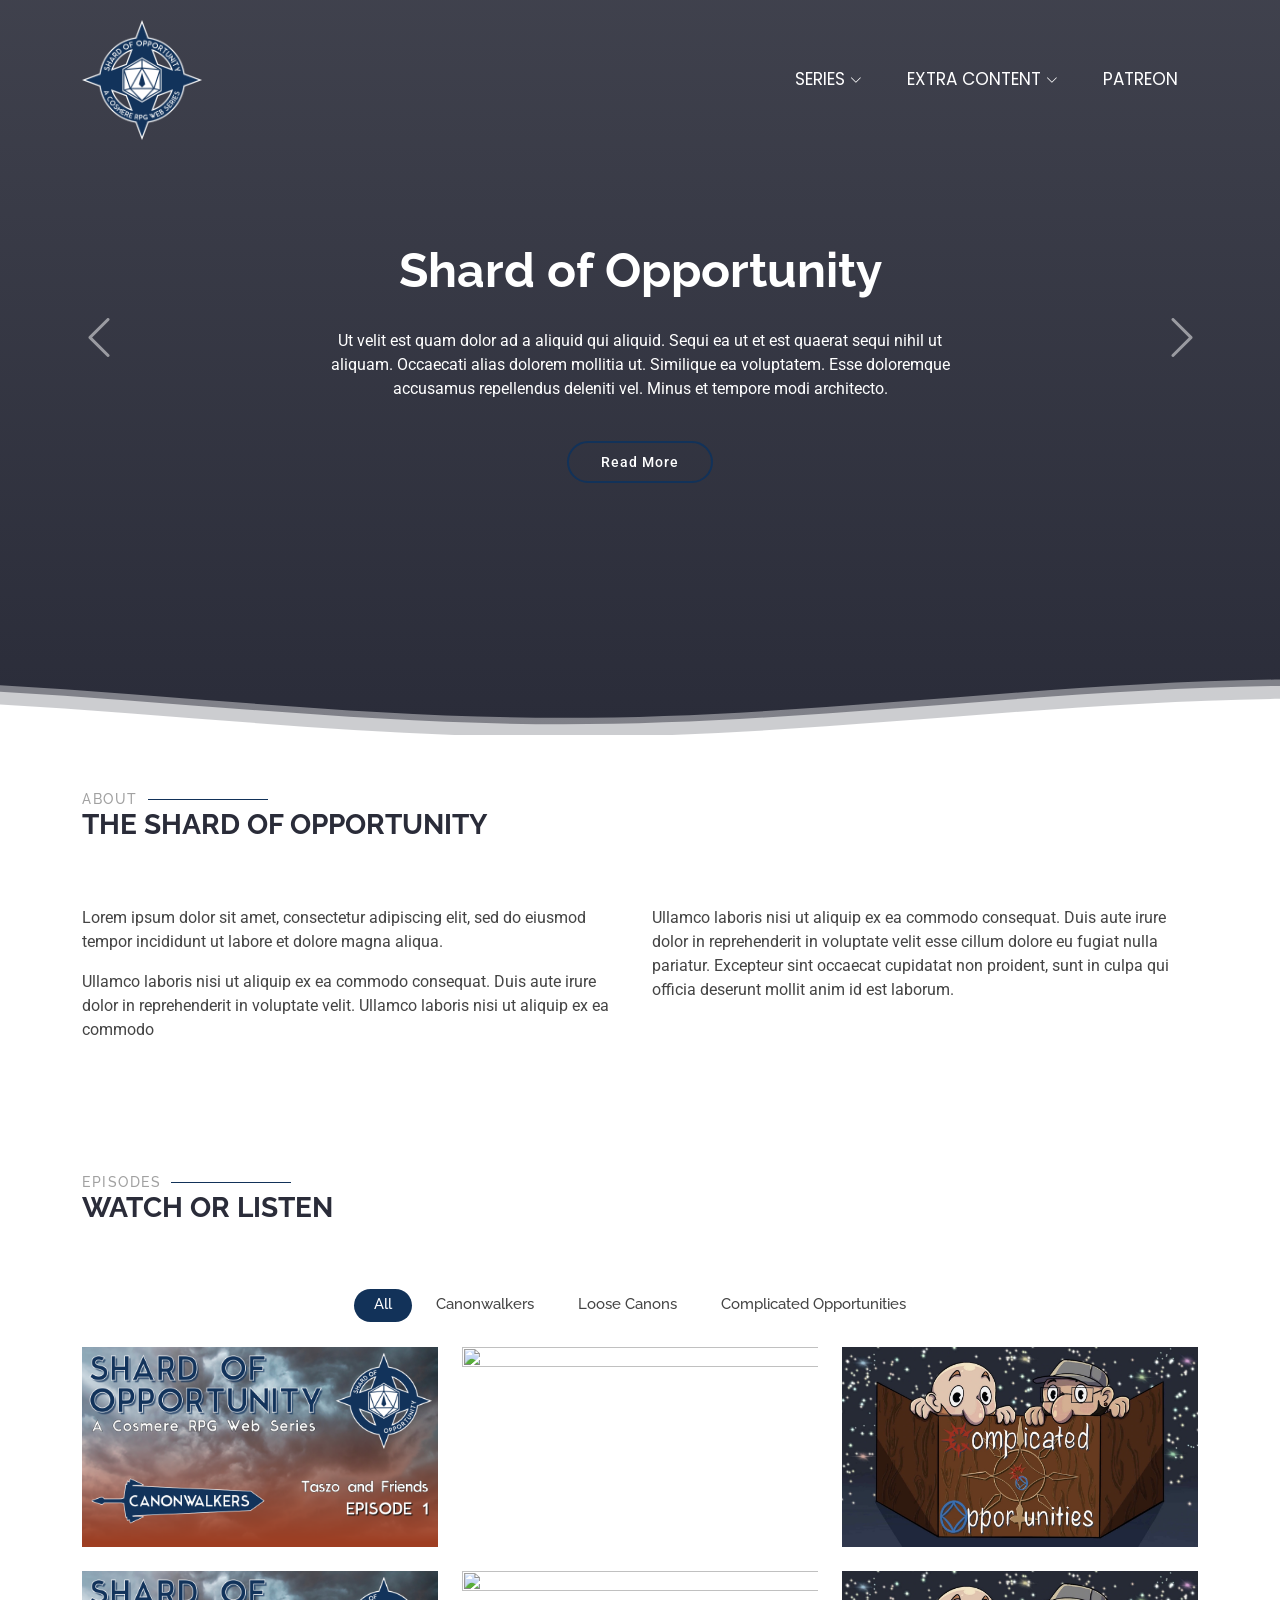
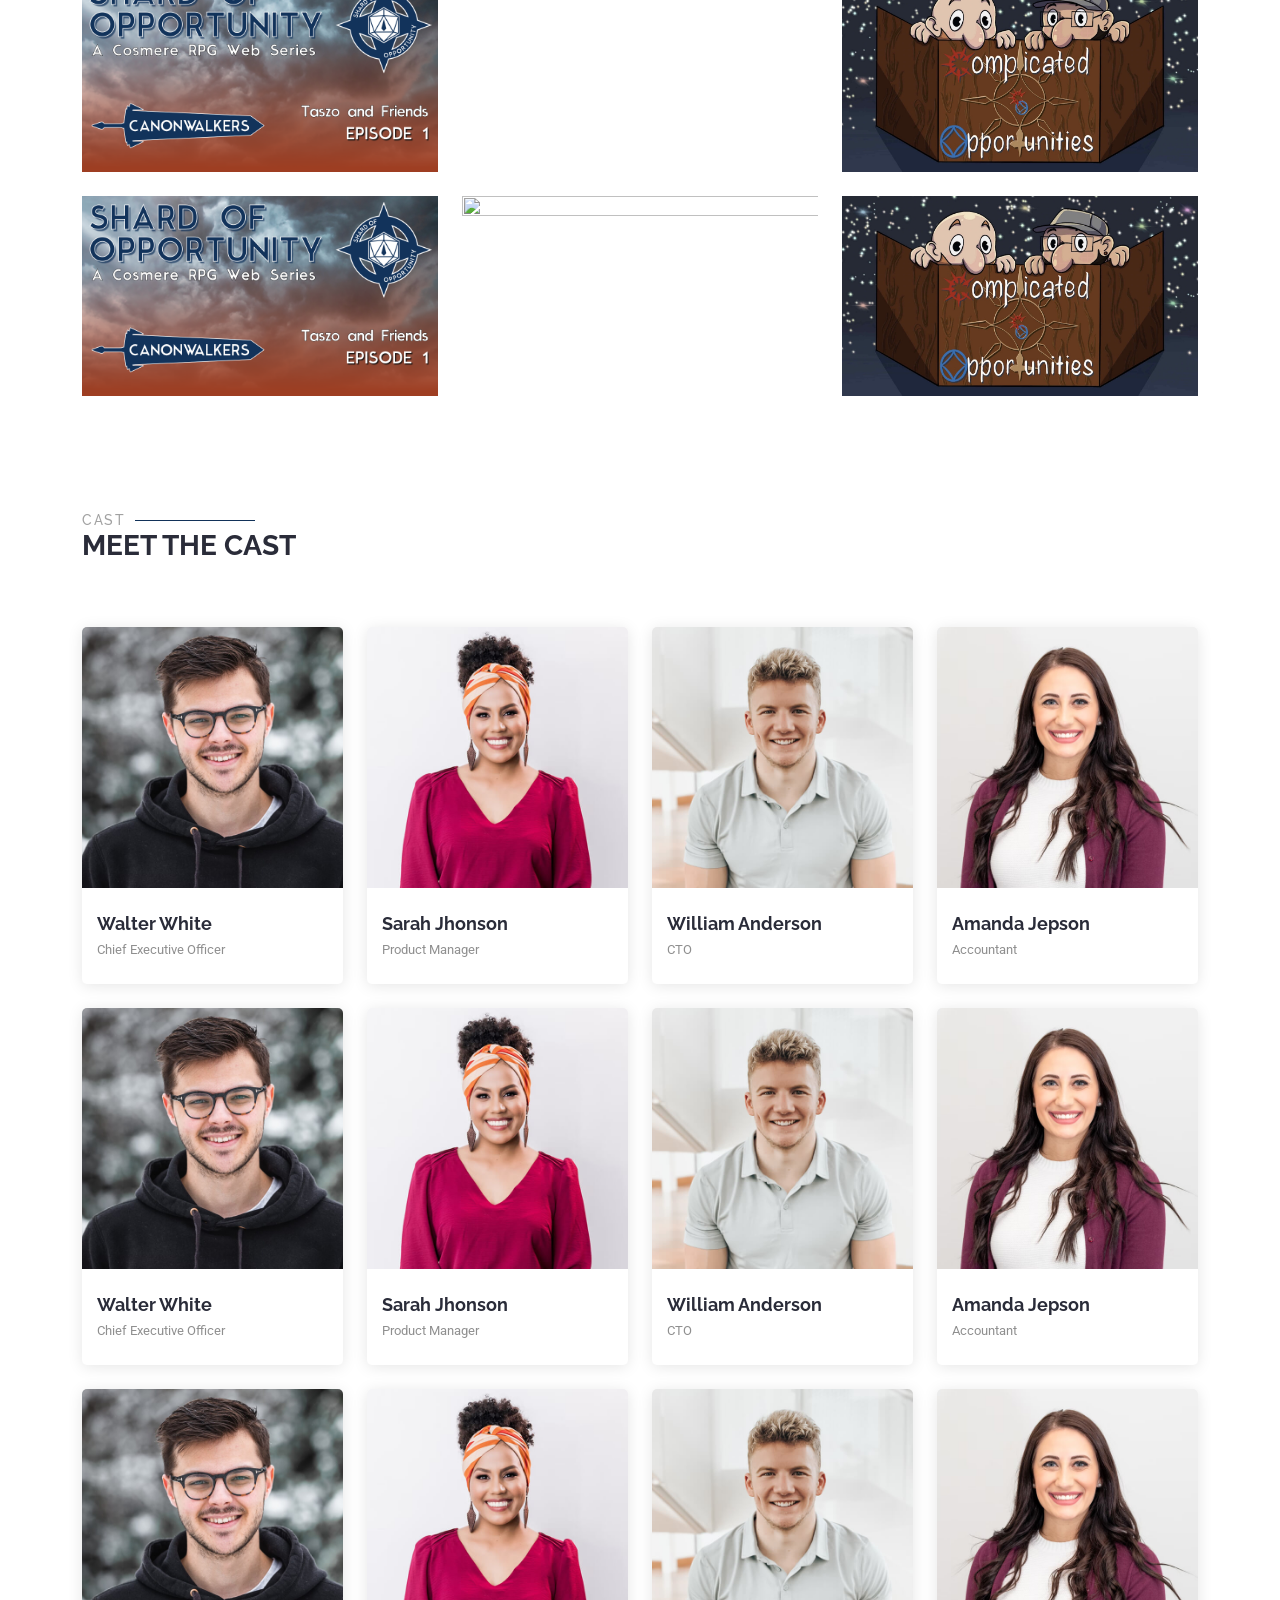
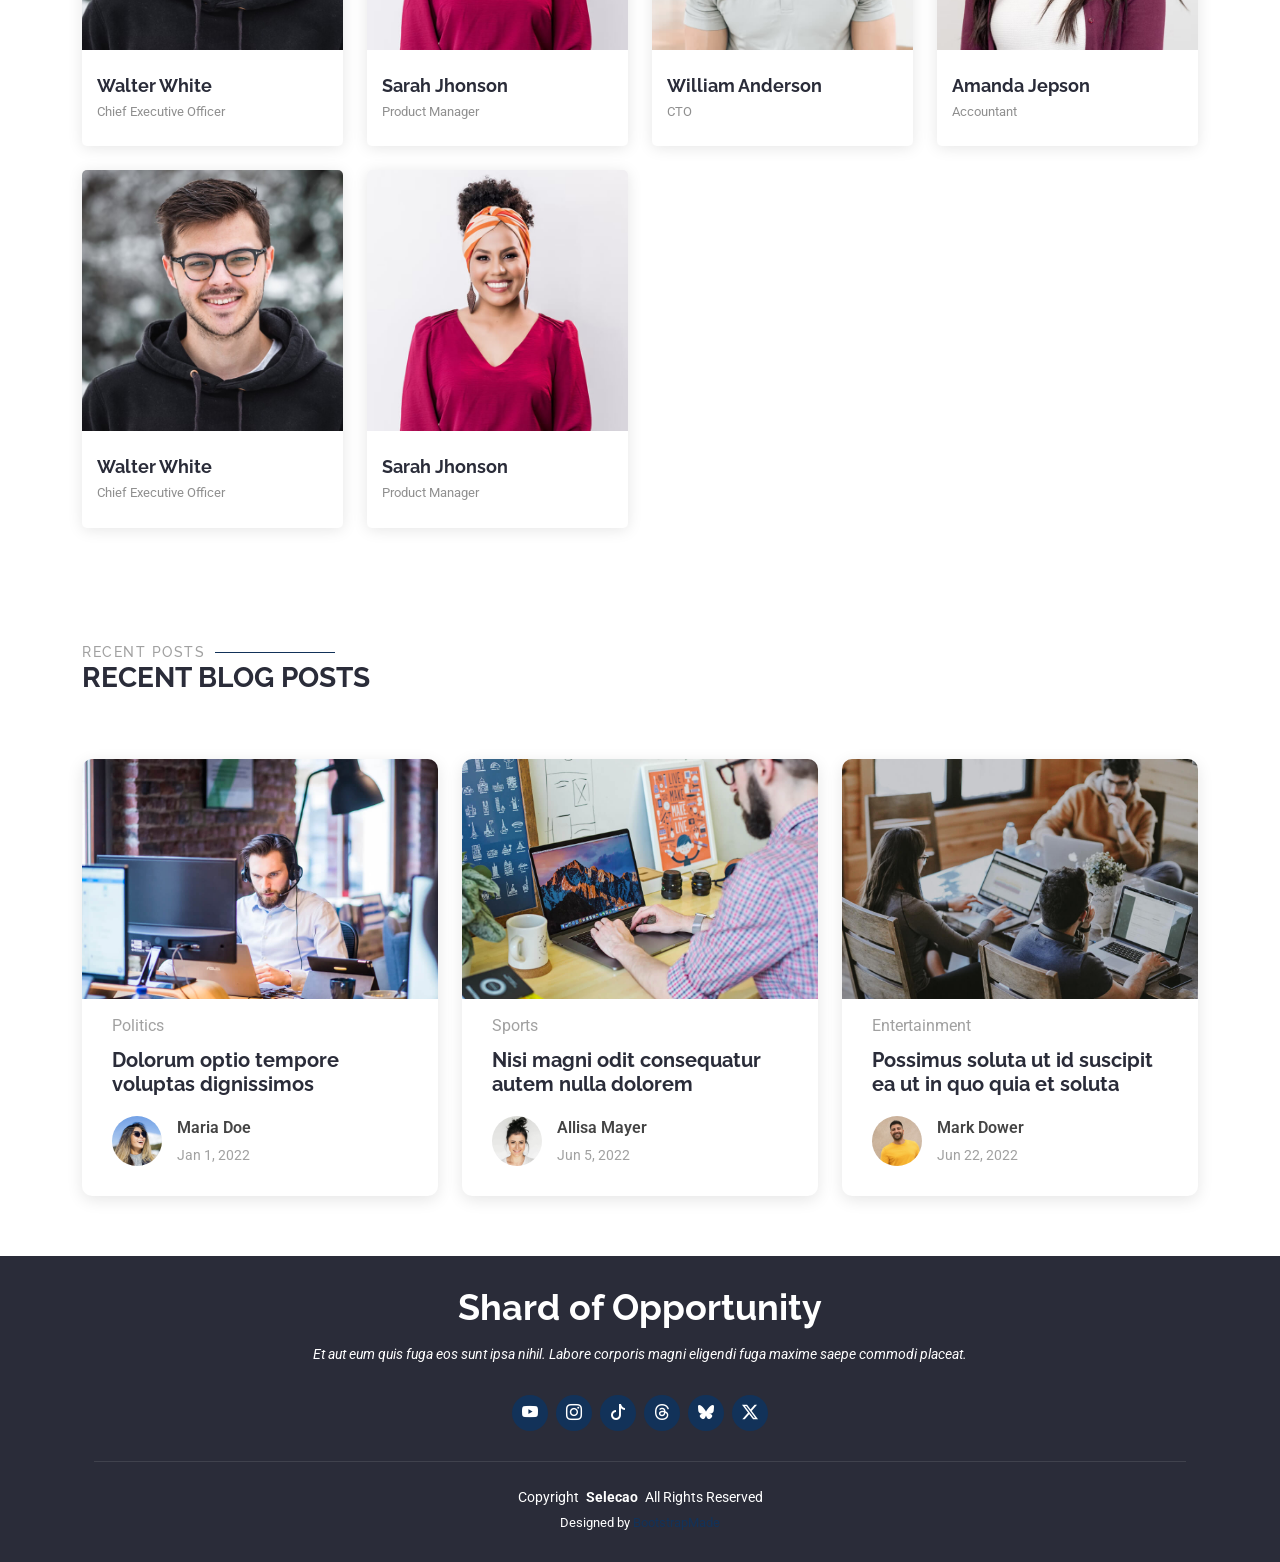
==== commit e616ff69: "Bulk update Added pages, images, links, and updated formatting" ====
--- a/index.html
+++ b/index.html
@@ -51,61 +51,52 @@
       <nav id="navmenu" class="navmenu">
         <ul>
           <!-- <li><a href="#hero" class="active">Home</a></li> -->
-          <li class="dropdown"><a href="#about"><span>About</span><i class="bi bi-chevron-down toggle-dropdown"></i></a>
+         <!-- <li class="dropdown"><a href="#about"><span>About</span><i class="bi bi-chevron-down toggle-dropdown"></i></a>
             <ul>
-               <li class="dropdown"><a href="#"><span>Canonwalkers</span> <!-- <i class="bi bi-chevron-down toggle-dropdown"></i> --></a>
-                 <!-- <ul>
-                    <li><a href="#">Stonewalkers</a></li>
-                    <li><a href="#">Mistborn</a></li>
-                    <!-- <li><a href="#">Deep Dropdown 3</a></li>
-                    <li><a href="#">Deep Dropdown 4</a></li>
-                    <li><a href="#">Deep Dropdown 5</a></li> - ->
-                 </ul> -->
+               <li class="dropdown"><a href="about/canonwalkers.html"><span>Canonwalkers</span>
                </li>
-              <li class="dropdown"><a href="#"><span>Loose Canons</span> <!-- <i class="bi bi-chevron-down toggle-dropdown"></i> --> </a>
-              <!-- <ul>
-                   <li><a href="#">Campaign 1</a></li>
-                   <li><a href="#">Campaign 2</a></li>
-                   <!-- <li><a href="#">Deep Dropdown 3</a></li>
-                   <li><a href="#">Deep Dropdown 4</a></li>
-                    <li><a href="#">Deep Dropdown 5</a></li> - ->
-                </ul> -->
+              <li class="dropdown"><a href="#"><span>Loose Canons</span></a>
+              </li>
+              <li class="dropdown"><a href="#"><span>Complicated Opportunities</span></a>
               </li>
             </ul>
-            </li>
-          <li class="dropdown"><a href="#portfolio"><span>Episodes</span><i class="bi bi-chevron-down toggle-dropdown"></i></a>
+            </li> -->
+         <!-- <li class="dropdown"><a href="#portfolio"><span>Episodes</span><i class="bi bi-chevron-down toggle-dropdown"></i></a>
             <ul>
                <li class="dropdown"><a href="#"><span>Canonwalkers</span></a></li>
               <li class="dropdown"><a href="#"><span>Loose Canons</span></a></li>
+              <li class="dropdown"><a href="#"><span>Complicated Opportunities</span></a></li>
             </ul>
-            </li>
+            </li> -->
           
           <!-- <li><a href="#services">Services</a></li> -->
           <!-- <li><a href="#team">Team</a></li>
           <li><a href="blog.html">Blog</a></li> -->
-          <li class="dropdown"><a href="#"><span>Campaigns</span><i class="bi bi-chevron-down toggle-dropdown"></i></a>
+          <li class="dropdown"><a href="#"><span style="font-size: 17px;">SERIES</span><i class="bi bi-chevron-down toggle-dropdown"></i></a>
             <ul>
-               <li class="dropdown"><a href="#"><span>Canonwalkers</span> <!-- <i class="bi bi-chevron-down toggle-dropdown"></i> --></a>
-                 <!-- <ul>
-                    <li><a href="#">Stonewalkers</a></li>
-                    <li><a href="#">Mistborn</a></li>
-                    <!-- <li><a href="#">Deep Dropdown 3</a></li>
-                    <li><a href="#">Deep Dropdown 4</a></li>
-                    <li><a href="#">Deep Dropdown 5</a></li> - ->
-                 </ul> -->
+               <li class="dropdown"><a href="series/canonwalkers.html"><span>CANONWALKERS</span></a>
                </li>
-              <li class="dropdown"><a href="#"><span>Loose Canons</span> <!-- <i class="bi bi-chevron-down toggle-dropdown"></i> --> </a>
-              <!-- <ul>
-                   <li><a href="#">Campaign 1</a></li>
-                   <li><a href="#">Campaign 2</a></li>
-                   <!-- <li><a href="#">Deep Dropdown 3</a></li>
-                   <li><a href="#">Deep Dropdown 4</a></li>
-                    <li><a href="#">Deep Dropdown 5</a></li> - ->
-                </ul> -->
+              <li class="dropdown"><a href="series/loosecanons.html"><span>LOOSE CANONS</span></a>
+              </li>
+              <li class="dropdown"><a href="series/complicatedopportunities.html"><span>COMPLICATED OPPORTUNITIES</span></a>
               </li>
             </ul>
             </li>
-            <li><a href="#">Resources</a></li>
+            
+           <li class="dropdown"><a href="#"><span style="font-size: 17px;">EXTRA CONTENT</span><i class="bi bi-chevron-down toggle-dropdown"></i></a>
+            <ul>
+               <li class="dropdown"><a href="#"><span>SPECIALS</span></a>
+               </li>
+              <li class="dropdown"><a href="#"><span>LIVESTREAMS</span></a>
+              </li>
+              <li class="dropdown"><a href="#"><span>BEHIND THE SCENES</span></a>
+              </li>
+            </ul>
+            </li>
+            
+            <li><a href="#"><span style="font-size: 17px;">PATREON</span></a></li>
+            
+            
           
           <!-- <li><a href="#contact">Contact</a></li> -->
         </ul>
@@ -133,19 +124,28 @@
 
         <!-- Slide 2 -->
         <div class="carousel-item">
-          <div class="carousel-container">
+          <div class="carousel-container-cw">
             <h2 class="animate__animated animate__fadeInDown">Canonwalkers</h2>
             <p class="animate__animated animate__fadeInUp">Ut velit est quam dolor ad a aliquid qui aliquid. Sequi ea ut et est quaerat sequi nihil ut aliquam. Occaecati alias dolorem mollitia ut. Similique ea voluptatem. Esse doloremque accusamus repellendus deleniti vel. Minus et tempore modi architecto.</p>
-            <a href="#about" class="btn-get-started animate__animated animate__fadeInUp scrollto">Read More</a>
+            <a href="series/canonwalkers.html" class="btn-get-started animate__animated animate__fadeInUp scrollto">Read More</a>
           </div>
         </div>
 
         <!-- Slide 3 -->
         <div class="carousel-item">
-          <div class="carousel-container">
+          <div class="carousel-container-lc">
             <h2 class="animate__animated animate__fadeInDown">Loose Canons</h2>
             <p class="animate__animated animate__fadeInUp">Ut velit est quam dolor ad a aliquid qui aliquid. Sequi ea ut et est quaerat sequi nihil ut aliquam. Occaecati alias dolorem mollitia ut. Similique ea voluptatem. Esse doloremque accusamus repellendus deleniti vel. Minus et tempore modi architecto.</p>
-            <a href="#about" class="btn-get-started animate__animated animate__fadeInUp scrollto">Read More</a>
+            <a href="series/loosecanons.html" class="btn-get-started animate__animated animate__fadeInUp scrollto">Read More</a>
+          </div>
+        </div>
+        
+         <!-- Slide 4 -->
+        <div class="carousel-item">
+          <div class="carousel-container-co">
+            <h2 class="animate__animated animate__fadeInDown">Complicated Opportunities</h2>
+            <p class="animate__animated animate__fadeInUp">Ut velit est quam dolor ad a aliquid qui aliquid. Sequi ea ut et est quaerat sequi nihil ut aliquam. Occaecati alias dolorem mollitia ut. Similique ea voluptatem. Esse doloremque accusamus repellendus deleniti vel. Minus et tempore modi architecto.</p>
+            <a href="series/complicatedopportunities.html" class="btn-get-started animate__animated animate__fadeInUp scrollto">Read More</a>
           </div>
         </div>
 
@@ -182,7 +182,7 @@
       <!-- Section Title -->
       <div class="container section-title" data-aos="fade-up">
         <h2>About</h2>
-        <p>Who we are</p>
+        <p>The Shard of Opportunity</p>
       </div><!-- End Section Title -->
 
       <div class="container">
@@ -195,15 +195,15 @@
               magna aliqua.
             </p>
             <ul>
-              <li><i class="bi bi-check2-circle"></i> <span>Ullamco laboris nisi ut aliquip ex ea commodo consequat.</span></li>
-              <li><i class="bi bi-check2-circle"></i> <span>Duis aute irure dolor in reprehenderit in voluptate velit.</span></li>
-              <li><i class="bi bi-check2-circle"></i> <span>Ullamco laboris nisi ut aliquip ex ea commodo</span></li>
+              <!--<li><i class="bi bi-check2-circle"></i>--> <span>Ullamco laboris nisi ut aliquip ex ea commodo consequat.</span></li>
+              <!--<li><i class="bi bi-check2-circle"></i>--> <span>Duis aute irure dolor in reprehenderit in voluptate velit.</span></li>
+              <!--<li><i class="bi bi-check2-circle"></i>--> <span>Ullamco laboris nisi ut aliquip ex ea commodo</span></li>
             </ul>
           </div>
 
           <div class="col-lg-6" data-aos="fade-up" data-aos-delay="200">
             <p>Ullamco laboris nisi ut aliquip ex ea commodo consequat. Duis aute irure dolor in reprehenderit in voluptate velit esse cillum dolore eu fugiat nulla pariatur. Excepteur sint occaecat cupidatat non proident, sunt in culpa qui officia deserunt mollit anim id est laborum. </p>
-            <a href="#" class="read-more"><span>Read More</span><i class="bi bi-arrow-right"></i></a>
+            <!-- <a href="#" class="read-more"><span>Read More</span><i class="bi bi-arrow-right"></i></a> -->
           </div>
 
         </div>
@@ -465,115 +465,118 @@
 
     </section><!-- /Services Section - -> -->
 
-    <!-- Portfolio Section -->
+    <!-- Episodes Section -->
     <section id="portfolio" class="portfolio section">
 
       <!-- Section Title -->
       <div class="container section-title" data-aos="fade-up">
         <h2>Episodes</h2>
-        <p>What we've done</p>
+        <p>Watch or Listen</p>
       </div><!-- End Section Title -->
 
       <div class="container">
-
+       
+       <!--<iframe width="560" height="315" src="https://www.youtube.com/embed/hciJ5njVq2E?si=uk6xKtPJ0sYti0tK" title="YouTube video player" frameborder="0" allow="accelerometer; autoplay; clipboard-write; encrypted-media; gyroscope; picture-in-picture; web-share" referrerpolicy="strict-origin-when-cross-origin" allowfullscreen></iframe>
+       -->
+       
         <div class="isotope-layout" data-default-filter="*" data-layout="masonry" data-sort="original-order">
 
           <ul class="portfolio-filters isotope-filters" data-aos="fade-up" data-aos-delay="100">
             <li data-filter="*" class="filter-active">All</li>
-            <li data-filter=".filter-app">App</li>
-            <li data-filter=".filter-product">Card</li>
-            <li data-filter=".filter-branding">Web</li>
+            <li data-filter=".filter-cw">Canonwalkers</li>
+            <li data-filter=".filter-lc">Loose Canons</li>
+            <li data-filter=".filter-co">Complicated Opportunities</li>
           </ul><!-- End Portfolio Filters -->
 
           <div class="row gy-4 isotope-container" data-aos="fade-up" data-aos-delay="200">
 
-            <div class="col-lg-4 col-md-6 portfolio-item isotope-item filter-app">
-              <img src="assets/img/masonry-portfolio/masonry-portfolio-1.jpg" class="img-fluid" alt="">
+            <div class="col-lg-4 col-md-6 portfolio-item isotope-item filter-cw">
+              <img src= "assets/img/CW_thumbnails/CW_Ep1_New.webp" width="560" height="315" class= "img-fluid" alt="">
               <div class="portfolio-info">
-                <h4>App 1</h4>
-                <p>Lorem ipsum, dolor sit</p>
-                <a href="assets/img/masonry-portfolio/masonry-portfolio-1.jpg" title="App 1" data-gallery="portfolio-gallery-app" class="glightbox preview-link"><i class="bi bi-zoom-in"></i></a>
-                <a href="portfolio-details.html" title="More Details" class="details-link"><i class="bi bi-link-45deg"></i></a>
+                <h4>Episode 1</h4>
+                <p>Taszo and Friends</p>
+                <a href="https://www.youtube.com/embed/hciJ5njVq2E?si=uk6xKtPJ0sYti0tK" title="Taszo and Friends" data-gallery="portfolio-gallery-app" class="glightbox preview-link"><i class="bi bi-youtube"></i></a>
+                <a href="spotify" title="" class="details-link"><i class="bi bi-spotify"></i></a>
               </div>
             </div><!-- End Portfolio Item -->
 
-            <div class="col-lg-4 col-md-6 portfolio-item isotope-item filter-product">
-              <img src="assets/img/masonry-portfolio/masonry-portfolio-2.jpg" class="img-fluid" alt="">
+            <div class="col-lg-4 col-md-6 portfolio-item isotope-item filter-lc">
+              <img src= "assets/img/LC_thumbnails/LC_Ep1_New.webp" width="560" height="315" class= "img-fluid" alt="">
               <div class="portfolio-info">
-                <h4>Product 1</h4>
-                <p>Lorem ipsum, dolor sit</p>
-                <a href="assets/img/masonry-portfolio/masonry-portfolio-2.jpg" title="Product 1" data-gallery="portfolio-gallery-product" class="glightbox preview-link"><i class="bi bi-zoom-in"></i></a>
-                <a href="portfolio-details.html" title="More Details" class="details-link"><i class="bi bi-link-45deg"></i></a>
+                <h4>Episode 1</h4>
+                <p>Prologue</p>
+                <a href="https://www.youtube.com/embed/hciJ5njVq2E?si=uk6xKtPJ0sYti0tK" title="Prologue" data-gallery="portfolio-gallery-app" class="glightbox preview-link"><i class="bi bi-youtube"></i></a>
+                <a href="spotify" title="" class="details-link"><i class="bi bi-spotify"></i></a>
               </div>
             </div><!-- End Portfolio Item -->
 
-            <div class="col-lg-4 col-md-6 portfolio-item isotope-item filter-branding">
-              <img src="assets/img/masonry-portfolio/masonry-portfolio-3.jpg" class="img-fluid" alt="">
+           <div class="col-lg-4 col-md-6 portfolio-item isotope-item filter-co">
+              <img src= "assets/img/CO_thumbnails/CO_Default.jpg" width="560" height="315" class= "img-fluid" alt="">
               <div class="portfolio-info">
-                <h4>Branding 1</h4>
-                <p>Lorem ipsum, dolor sit</p>
-                <a href="assets/img/masonry-portfolio/masonry-portfolio-3.jpg" title="Branding 1" data-gallery="portfolio-gallery-branding" class="glightbox preview-link"><i class="bi bi-zoom-in"></i></a>
-                <a href="portfolio-details.html" title="More Details" class="details-link"><i class="bi bi-link-45deg"></i></a>
+                <h4>Episode 1</h4>
+                <p>What is the Cosmere RPG?</p>
+                <a href="https://www.youtube.com/embed/hciJ5njVq2E?si=uk6xKtPJ0sYti0tK" title="What is the Cosmere RPG?" data-gallery="portfolio-gallery-app" class="glightbox preview-link"><i class="bi bi-youtube"></i></a>
+                <a href="spotify" title="" class="details-link"><i class="bi bi-spotify"></i></a>
               </div>
             </div><!-- End Portfolio Item -->
 
-            <div class="col-lg-4 col-md-6 portfolio-item isotope-item filter-app">
-              <img src="assets/img/masonry-portfolio/masonry-portfolio-4.jpg" class="img-fluid" alt="">
+            <div class="col-lg-4 col-md-6 portfolio-item isotope-item filter-cw">
+              <img src= "assets/img/CW_thumbnails/CW_Ep1_New.webp" width="560" height="315" class= "img-fluid" alt="">
               <div class="portfolio-info">
-                <h4>App 2</h4>
-                <p>Lorem ipsum, dolor sit</p>
-                <a href="assets/img/masonry-portfolio/masonry-portfolio-4.jpg" title="App 2" data-gallery="portfolio-gallery-app" class="glightbox preview-link"><i class="bi bi-zoom-in"></i></a>
-                <a href="portfolio-details.html" title="More Details" class="details-link"><i class="bi bi-link-45deg"></i></a>
+                <h4>Episode 1</h4>
+                <p>Taszo and Friends</p>
+                <a href="https://www.youtube.com/embed/hciJ5njVq2E?si=uk6xKtPJ0sYti0tK" title="Taszo and Friends" data-gallery="portfolio-gallery-app" class="glightbox preview-link"><i class="bi bi-youtube"></i></a>
+                <a href="spotify" title="" class="details-link"><i class="bi bi-spotify"></i></a>
               </div>
             </div><!-- End Portfolio Item -->
 
-            <div class="col-lg-4 col-md-6 portfolio-item isotope-item filter-product">
-              <img src="assets/img/masonry-portfolio/masonry-portfolio-5.jpg" class="img-fluid" alt="">
+            <div class="col-lg-4 col-md-6 portfolio-item isotope-item filter-lc">
+              <img src= "assets/img/LC_thumbnails/LC_Ep1_New.webp" width="560" height="315" class= "img-fluid" alt="">
               <div class="portfolio-info">
-                <h4>Product 2</h4>
-                <p>Lorem ipsum, dolor sit</p>
-                <a href="assets/img/masonry-portfolio/masonry-portfolio-5.jpg" title="Product 2" data-gallery="portfolio-gallery-product" class="glightbox preview-link"><i class="bi bi-zoom-in"></i></a>
-                <a href="portfolio-details.html" title="More Details" class="details-link"><i class="bi bi-link-45deg"></i></a>
+                <h4>Episode 1</h4>
+                <p>Prologue</p>
+                <a href="https://www.youtube.com/embed/hciJ5njVq2E?si=uk6xKtPJ0sYti0tK" title="Prologue" data-gallery="portfolio-gallery-app" class="glightbox preview-link"><i class="bi bi-youtube"></i></a>
+                <a href="spotify" title="" class="details-link"><i class="bi bi-spotify"></i></a>
               </div>
             </div><!-- End Portfolio Item -->
 
-            <div class="col-lg-4 col-md-6 portfolio-item isotope-item filter-branding">
-              <img src="assets/img/masonry-portfolio/masonry-portfolio-6.jpg" class="img-fluid" alt="">
+            <div class="col-lg-4 col-md-6 portfolio-item isotope-item filter-co">
+              <img src= "assets/img/CO_thumbnails/CO_Default.jpg" width="560" height="315" class= "img-fluid" alt="">
               <div class="portfolio-info">
-                <h4>Branding 2</h4>
-                <p>Lorem ipsum, dolor sit</p>
-                <a href="assets/img/masonry-portfolio/masonry-portfolio-6.jpg" title="Branding 2" data-gallery="portfolio-gallery-branding" class="glightbox preview-link"><i class="bi bi-zoom-in"></i></a>
-                <a href="portfolio-details.html" title="More Details" class="details-link"><i class="bi bi-link-45deg"></i></a>
+                <h4>Episode 1</h4>
+                <p>What is the Cosmere RPG?</p>
+                <a href="https://www.youtube.com/embed/hciJ5njVq2E?si=uk6xKtPJ0sYti0tK" title="What is the Cosmere RPG?" data-gallery="portfolio-gallery-app" class="glightbox preview-link"><i class="bi bi-youtube"></i></a>
+                <a href="spotify" title="" class="details-link"><i class="bi bi-spotify"></i></a>
               </div>
             </div><!-- End Portfolio Item -->
 
-            <div class="col-lg-4 col-md-6 portfolio-item isotope-item filter-app">
-              <img src="assets/img/masonry-portfolio/masonry-portfolio-7.jpg" class="img-fluid" alt="">
+            <div class="col-lg-4 col-md-6 portfolio-item isotope-item filter-cw">
+              <img src= "assets/img/CW_thumbnails/CW_Ep1_New.webp" width="560" height="315" class= "img-fluid" alt="">
               <div class="portfolio-info">
-                <h4>App 3</h4>
-                <p>Lorem ipsum, dolor sit</p>
-                <a href="assets/img/masonry-portfolio/masonry-portfolio-7.jpg" title="App 3" data-gallery="portfolio-gallery-app" class="glightbox preview-link"><i class="bi bi-zoom-in"></i></a>
-                <a href="portfolio-details.html" title="More Details" class="details-link"><i class="bi bi-link-45deg"></i></a>
+                <h4>Episode 1</h4>
+                <p>Taszo and Friends</p>
+                <a href="https://www.youtube.com/embed/hciJ5njVq2E?si=uk6xKtPJ0sYti0tK" title="Taszo and Friends" data-gallery="portfolio-gallery-app" class="glightbox preview-link"><i class="bi bi-youtube"></i></a>
+                <a href="spotify" title="" class="details-link"><i class="bi bi-spotify"></i></a>
               </div>
             </div><!-- End Portfolio Item -->
 
-            <div class="col-lg-4 col-md-6 portfolio-item isotope-item filter-product">
-              <img src="assets/img/masonry-portfolio/masonry-portfolio-8.jpg" class="img-fluid" alt="">
+            <div class="col-lg-4 col-md-6 portfolio-item isotope-item filter-lc">
+              <img src= "assets/img/LC_thumbnails/LC_Ep1_New.webp" width="560" height="315" class= "img-fluid" alt="">
               <div class="portfolio-info">
-                <h4>Product 3</h4>
-                <p>Lorem ipsum, dolor sit</p>
-                <a href="assets/img/masonry-portfolio/masonry-portfolio-8.jpg" title="Product 3" data-gallery="portfolio-gallery-product" class="glightbox preview-link"><i class="bi bi-zoom-in"></i></a>
-                <a href="portfolio-details.html" title="More Details" class="details-link"><i class="bi bi-link-45deg"></i></a>
+                <h4>Episode 1</h4>
+                <p>Prologue</p>
+                <a href="https://www.youtube.com/embed/hciJ5njVq2E?si=uk6xKtPJ0sYti0tK" title="Prologue" data-gallery="portfolio-gallery-app" class="glightbox preview-link"><i class="bi bi-youtube"></i></a>
+                <a href="spotify" title="" class="details-link"><i class="bi bi-spotify"></i></a>
               </div>
             </div><!-- End Portfolio Item -->
 
-            <div class="col-lg-4 col-md-6 portfolio-item isotope-item filter-branding">
-              <img src="assets/img/masonry-portfolio/masonry-portfolio-9.jpg" class="img-fluid" alt="">
+            <div class="col-lg-4 col-md-6 portfolio-item isotope-item filter-co">
+              <img src= "assets/img/CO_thumbnails/CO_Default.jpg" width="560" height="315" class= "img-fluid" alt="">
               <div class="portfolio-info">
-                <h4>Branding 3</h4>
-                <p>Lorem ipsum, dolor sit</p>
-                <a href="assets/img/masonry-portfolio/masonry-portfolio-9.jpg" title="Branding 2" data-gallery="portfolio-gallery-branding" class="glightbox preview-link"><i class="bi bi-zoom-in"></i></a>
-                <a href="portfolio-details.html" title="More Details" class="details-link"><i class="bi bi-link-45deg"></i></a>
+                <h4>Episode 1</h4>
+                <p>What is the Cosmere RPG?</p>
+                <a href="https://www.youtube.com/embed/hciJ5njVq2E?si=uk6xKtPJ0sYti0tK" title="What is the Cosmere RPG?" data-gallery="portfolio-gallery-app" class="glightbox preview-link"><i class="bi bi-youtube"></i></a>
+                <a href="spotify" title="" class="details-link"><i class="bi bi-spotify"></i></a>
               </div>
             </div><!-- End Portfolio Item -->
 
@@ -872,12 +875,12 @@
     </section><!-- /Faq Section -->
 
     <!-- Team Section -->
-    <section id="team" class="team section">
+    <section id="cast" class="team section">
 
       <!-- Section Title -->
       <div class="container section-title" data-aos="fade-up">
-        <h2>Team</h2>
-        <p>Our Hardworking Team</p>
+        <h2>Cast</h2>
+        <p>Meet the Cast</p>
       </div><!-- End Section Title -->
 
       <div class="container">
@@ -955,6 +958,188 @@
               </div>
             </div>
           </div><!-- End Team Member -->
+          
+            <div class="col-lg-3 col-md-6 d-flex align-items-stretch" data-aos="fade-up" data-aos-delay="100">
+            <div class="team-member">
+              <div class="member-img">
+                <img src="assets/img/team/team-1.jpg" class="img-fluid" alt="">
+                <div class="social">
+                  <a href=""><i class="bi bi-twitter-x"></i></a>
+                  <a href=""><i class="bi bi-facebook"></i></a>
+                  <a href=""><i class="bi bi-instagram"></i></a>
+                  <a href=""><i class="bi bi-linkedin"></i></a>
+                </div>
+              </div>
+              <div class="member-info">
+                <h4>Walter White</h4>
+                <span>Chief Executive Officer</span>
+              </div>
+            </div>
+          </div><!-- End Team Member -->
+
+          <div class="col-lg-3 col-md-6 d-flex align-items-stretch" data-aos="fade-up" data-aos-delay="200">
+            <div class="team-member">
+              <div class="member-img">
+                <img src="assets/img/team/team-2.jpg" class="img-fluid" alt="">
+                <div class="social">
+                  <a href=""><i class="bi bi-twitter-x"></i></a>
+                  <a href=""><i class="bi bi-facebook"></i></a>
+                  <a href=""><i class="bi bi-instagram"></i></a>
+                  <a href=""><i class="bi bi-linkedin"></i></a>
+                </div>
+              </div>
+              <div class="member-info">
+                <h4>Sarah Jhonson</h4>
+                <span>Product Manager</span>
+              </div>
+            </div>
+          </div><!-- End Team Member -->
+
+          <div class="col-lg-3 col-md-6 d-flex align-items-stretch" data-aos="fade-up" data-aos-delay="300">
+            <div class="team-member">
+              <div class="member-img">
+                <img src="assets/img/team/team-3.jpg" class="img-fluid" alt="">
+                <div class="social">
+                  <a href=""><i class="bi bi-twitter-x"></i></a>
+                  <a href=""><i class="bi bi-facebook"></i></a>
+                  <a href=""><i class="bi bi-instagram"></i></a>
+                  <a href=""><i class="bi bi-linkedin"></i></a>
+                </div>
+              </div>
+              <div class="member-info">
+                <h4>William Anderson</h4>
+                <span>CTO</span>
+              </div>
+            </div>
+          </div><!-- End Team Member -->
+
+          <div class="col-lg-3 col-md-6 d-flex align-items-stretch" data-aos="fade-up" data-aos-delay="400">
+            <div class="team-member">
+              <div class="member-img">
+                <img src="assets/img/team/team-4.jpg" class="img-fluid" alt="">
+                <div class="social">
+                  <a href=""><i class="bi bi-twitter-x"></i></a>
+                  <a href=""><i class="bi bi-facebook"></i></a>
+                  <a href=""><i class="bi bi-instagram"></i></a>
+                  <a href=""><i class="bi bi-linkedin"></i></a>
+                </div>
+              </div>
+              <div class="member-info">
+                <h4>Amanda Jepson</h4>
+                <span>Accountant</span>
+              </div>
+            </div>
+          </div><!-- End Team Member -->
+          
+            <div class="col-lg-3 col-md-6 d-flex align-items-stretch" data-aos="fade-up" data-aos-delay="100">
+            <div class="team-member">
+              <div class="member-img">
+                <img src="assets/img/team/team-1.jpg" class="img-fluid" alt="">
+                <div class="social">
+                  <a href=""><i class="bi bi-twitter-x"></i></a>
+                  <a href=""><i class="bi bi-facebook"></i></a>
+                  <a href=""><i class="bi bi-instagram"></i></a>
+                  <a href=""><i class="bi bi-linkedin"></i></a>
+                </div>
+              </div>
+              <div class="member-info">
+                <h4>Walter White</h4>
+                <span>Chief Executive Officer</span>
+              </div>
+            </div>
+          </div><!-- End Team Member -->
+
+          <div class="col-lg-3 col-md-6 d-flex align-items-stretch" data-aos="fade-up" data-aos-delay="200">
+            <div class="team-member">
+              <div class="member-img">
+                <img src="assets/img/team/team-2.jpg" class="img-fluid" alt="">
+                <div class="social">
+                  <a href=""><i class="bi bi-twitter-x"></i></a>
+                  <a href=""><i class="bi bi-facebook"></i></a>
+                  <a href=""><i class="bi bi-instagram"></i></a>
+                  <a href=""><i class="bi bi-linkedin"></i></a>
+                </div>
+              </div>
+              <div class="member-info">
+                <h4>Sarah Jhonson</h4>
+                <span>Product Manager</span>
+              </div>
+            </div>
+          </div><!-- End Team Member -->
+
+          <div class="col-lg-3 col-md-6 d-flex align-items-stretch" data-aos="fade-up" data-aos-delay="300">
+            <div class="team-member">
+              <div class="member-img">
+                <img src="assets/img/team/team-3.jpg" class="img-fluid" alt="">
+                <div class="social">
+                  <a href=""><i class="bi bi-twitter-x"></i></a>
+                  <a href=""><i class="bi bi-facebook"></i></a>
+                  <a href=""><i class="bi bi-instagram"></i></a>
+                  <a href=""><i class="bi bi-linkedin"></i></a>
+                </div>
+              </div>
+              <div class="member-info">
+                <h4>William Anderson</h4>
+                <span>CTO</span>
+              </div>
+            </div>
+          </div><!-- End Team Member -->
+
+          <div class="col-lg-3 col-md-6 d-flex align-items-stretch" data-aos="fade-up" data-aos-delay="400">
+            <div class="team-member">
+              <div class="member-img">
+                <img src="assets/img/team/team-4.jpg" class="img-fluid" alt="">
+                <div class="social">
+                  <a href=""><i class="bi bi-twitter-x"></i></a>
+                  <a href=""><i class="bi bi-facebook"></i></a>
+                  <a href=""><i class="bi bi-instagram"></i></a>
+                  <a href=""><i class="bi bi-linkedin"></i></a>
+                </div>
+              </div>
+              <div class="member-info">
+                <h4>Amanda Jepson</h4>
+                <span>Accountant</span>
+              </div>
+            </div>
+          </div><!-- End Team Member -->
+          
+          <div class="col-lg-3 col-md-6 d-flex align-items-stretch" data-aos="fade-up" data-aos-delay="100">
+            <div class="team-member">
+              <div class="member-img">
+                <img src="assets/img/team/team-1.jpg" class="img-fluid" alt="">
+                <div class="social">
+                  <a href=""><i class="bi bi-twitter-x"></i></a>
+                  <a href=""><i class="bi bi-facebook"></i></a>
+                  <a href=""><i class="bi bi-instagram"></i></a>
+                  <a href=""><i class="bi bi-linkedin"></i></a>
+                </div>
+              </div>
+              <div class="member-info">
+                <h4>Walter White</h4>
+                <span>Chief Executive Officer</span>
+              </div>
+            </div>
+          </div><!-- End Team Member -->
+
+          <div class="col-lg-3 col-md-6 d-flex align-items-stretch" data-aos="fade-up" data-aos-delay="200">
+            <div class="team-member">
+              <div class="member-img">
+                <img src="assets/img/team/team-2.jpg" class="img-fluid" alt="">
+                <div class="social">
+                  <a href=""><i class="bi bi-twitter-x"></i></a>
+                  <a href=""><i class="bi bi-facebook"></i></a>
+                  <a href=""><i class="bi bi-instagram"></i></a>
+                  <a href=""><i class="bi bi-linkedin"></i></a>
+                </div>
+              </div>
+              <div class="member-info">
+                <h4>Sarah Jhonson</h4>
+                <span>Product Manager</span>
+              </div>
+            </div>
+          </div><!-- End Team Member -->
+
+
 
         </div>
 
@@ -1144,6 +1329,12 @@
     <div class="container">
       <h3 class="sitename">Shard of Opportunity</h3>
       <p>Et aut eum quis fuga eos sunt ipsa nihil. Labore corporis magni eligendi fuga maxime saepe commodi placeat.</p>
+     <!-- <li>
+              <a href="DISCORD_INVITE_LINK">
+                <i class="bi bi-discord" style="color: #5865F2; font-size: 30px;"></i>
+                <span>JOIN US ON DISCORD</span>
+              </a>
+            </li> -->
       <div class="social-links d-flex justify-content-center">
         <a href="https://www.youtube.com/@ShardofOpportunity"><i class="bi bi-youtube"></i></a>
         <a href="https://www.instagram.com/shardofopportunity/"><i class="bi bi-instagram"></i></a>
@@ -1162,7 +1353,7 @@
           <!-- All the links in the footer should remain intact. -->
           <!-- You can delete the links only if you've purchased the pro version. -->
           <!-- Licensing information: https://bootstrapmade.com/license/ -->
-          <!-- Purchase the pro version with working PHP/AJAX contact form: [buy-url] -->
+          <!-- Purchase the pro version with working PHP/AJAX contact form: https://bootstrapmade.com/selecao-bootstrap-template/ -->
           Designed by <a href="https://bootstrapmade.com/">BootstrapMade</a>
         </div>
       </div>
--- a/assets/css/main.css
+++ b/assets/css/main.css
@@ -288,6 +288,22 @@
   }
 }
 
+.discord-btn {
+ /* background-color: #5865F2; /* Discord's signature color */
+  color: #5865F2;
+ /* padding: 10px 20px;
+  text-decoration: none;
+  /*border-radius: 5px;*/
+  display: flex;
+  align-items: center;
+ /* gap: 8px; /* Space between icon and text */
+  /*transition: background-color 0.3s ease;*/
+}
+
+.discord-btn:hover {
+  background-color: #4752C4; /* Darker shade for hover effect */
+}
+
 /* Navmenu - Mobile */
 @media (max-width: 1199px) {
   .mobile-nav-toggle {
@@ -664,6 +680,46 @@
   font-family: var(--heading-font);
 }
 
+
+/*--------------------------------------------------------------
+# series Section Titles
+--------------------------------------------------------------*/
+.section-title-series {
+  padding-top: 20px;
+  padding-bottom: 60px;
+  position: relative;
+}
+
+.section-title-series h2 {
+  font-size: 14px;
+  font-weight: 500;
+  padding: 0;
+  line-height: 1px;
+  margin: 0;
+  letter-spacing: 1.5px;
+  text-transform: uppercase;
+  color: color-mix(in srgb, var(--default-color), transparent 50%);
+  position: relative;
+}
+
+.section-title-series h2::after {
+  content: "";
+  width: 120px;
+  height: 1px;
+  display: inline-block;
+  background: var(--accent-color);
+  margin: 4px 10px;
+}
+
+.section-title-series p {
+  color: var(--heading-color);
+  margin: 0;
+  font-size: 28px;
+  font-weight: 700;
+  text-transform: uppercase;
+  font-family: var(--heading-font);
+}
+
 /*--------------------------------------------------------------
 # Hero Section
 --------------------------------------------------------------*/
@@ -688,6 +744,86 @@
   position: relative;
   min-height: 75vh;
   padding-top: 60px;
+}
+
+.hero .carousel-container-cw {
+  display: flex;
+  justify-content: center;
+  align-items: center;
+  flex-direction: column;
+  text-align: center;
+  position: relative;
+  min-height: 75vh;
+  padding-top: 60px;
+  background-image: url('../img/banners/canonwalkers.png');
+  background-size: 900px;
+  background-position: center;
+  background-repeat: no-repeat;
+}
+
+.hero .series-carousel-container-cw {
+  display: flex;
+  justify-content: center;
+  align-items: center;
+  flex-direction: column;
+  text-align: center;
+  position: absolute;
+  min-height: 75vh;
+  padding-top: 60px;
+  background-image: url('../img/banners/canonwalkers.png');
+  background-size: 900px;
+  background-position: center;
+  background-repeat: no-repeat;
+}
+
+.hero .carousel-text {
+  position: absolute;
+  top: 10%;             /* Sticks text to the top edge */
+  left: 0;
+  width: 100%;
+  text-align: center; /* Optional: centers the text horizontally */
+}
+
+.hero .carousel-container-lc {
+  display: flex;
+  justify-content: center;
+  align-items: center;
+  flex-direction: column;
+  text-align: center;
+  position: relative;
+  min-height: 75vh;
+  padding-top: 60px;
+  background-image: url('../img/banners/loosecanons.png');
+  background-size: 900px;
+  background-position: center;
+  background-repeat: no-repeat;
+}
+
+
+.hero .carousel-container-co {
+  display: flex;
+  justify-content: center;
+  align-items: center;
+  flex-direction: column;
+  text-align: center;
+  position: relative;
+  min-height: 75vh;
+  padding-top: 60px;
+  background-image: url('../img/banners/complicatedopportunities.jpg');
+  background-size: 650px;
+  background-position: center;
+  background-repeat: no-repeat;
+}
+
+.hero .about-carousel-container {
+  display: flex;
+  justify-content: center;
+  align-items: center;
+  flex-direction: column;
+  text-align: center;
+  position: relative;
+  min-height: 45vh;
+  padding-top: 40px;
 }
 
 .hero h2 {
@@ -787,6 +923,20 @@
   animation: move-forever3 6s linear infinite;
   animation-delay: -2s;
   fill: var(--default-color);
+}
+
+.hero .wave1-cw use {
+  animation: move-forever1 10s linear infinite;
+  animation-delay: -2s;
+  fill: #FFA500;
+  opacity: 0.6;
+}
+
+.hero .wave1-lc use {
+  animation: move-forever1 10s linear infinite;
+  animation-delay: -2s;
+  fill: #30004A;
+  opacity: 0.6;
 }
 
 @keyframes move-forever1 {
@@ -2557,4 +2707,54 @@
   padding-left: 5px;
   color: color-mix(in srgb, var(--default-color), transparent 60%);
   font-size: 14px;
-}+}
+
+/*--------------------------------------------------------------
+# Image Flip
+--------------------------------------------------------------*/
+
+/* The flip card container - set the width and height to whatever you want. We have added the border property to demonstrate that the flip itself goes out of the box on hover (remove perspective if you don't want the 3D effect */
+.flip-card {
+  background-color: transparent;
+  width: 300px;
+  height: 300px;
+  /*border: 1px solid #f1f1f1;*/
+  perspective: 1000px; /* Remove this if you don't want the 3D effect */
+}
+
+/* This container is needed to position the front and back side */
+.flip-card-inner {
+  position: relative;
+  width: 100%;
+  height: 100%;
+  text-align: center;
+  transition: transform 0.8s;
+  transform-style: preserve-3d;
+}
+
+/* Do an horizontal flip when you move the mouse over the flip box container */
+.flip-card:hover .flip-card-inner {
+  transform: rotateY(180deg);
+}
+
+/* Position the front and back side */
+.flip-card-front, .flip-card-back {
+  position: absolute;
+  width: 100%;
+  height: 100%;
+  -webkit-backface-visibility: hidden; /* Safari */
+  backface-visibility: hidden;
+}
+
+/* Style the front side (fallback if image is missing) */
+.flip-card-front {
+  background-color: #bbb;
+  color: black;
+}
+
+/* Style the back side */
+.flip-card-back {
+  background-color: black;
+  color: white;
+  transform: rotateY(180deg);
+}
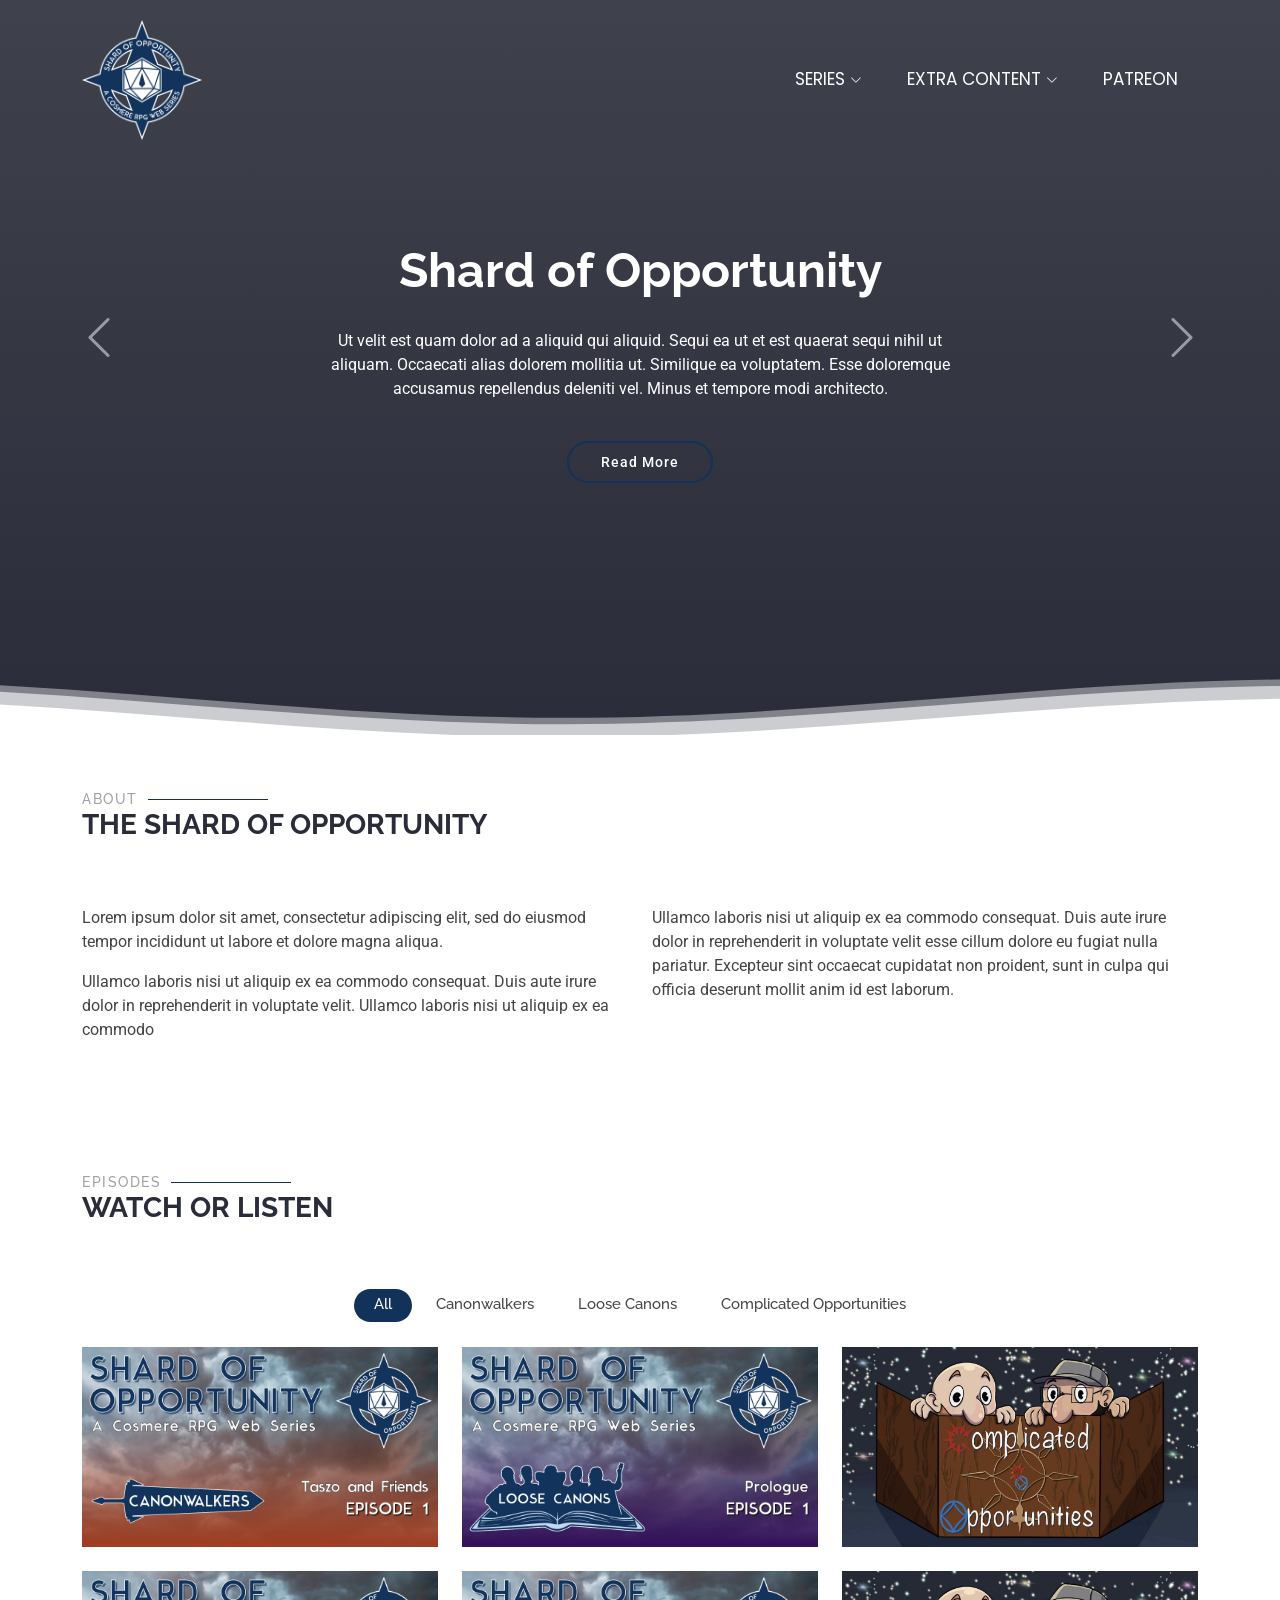
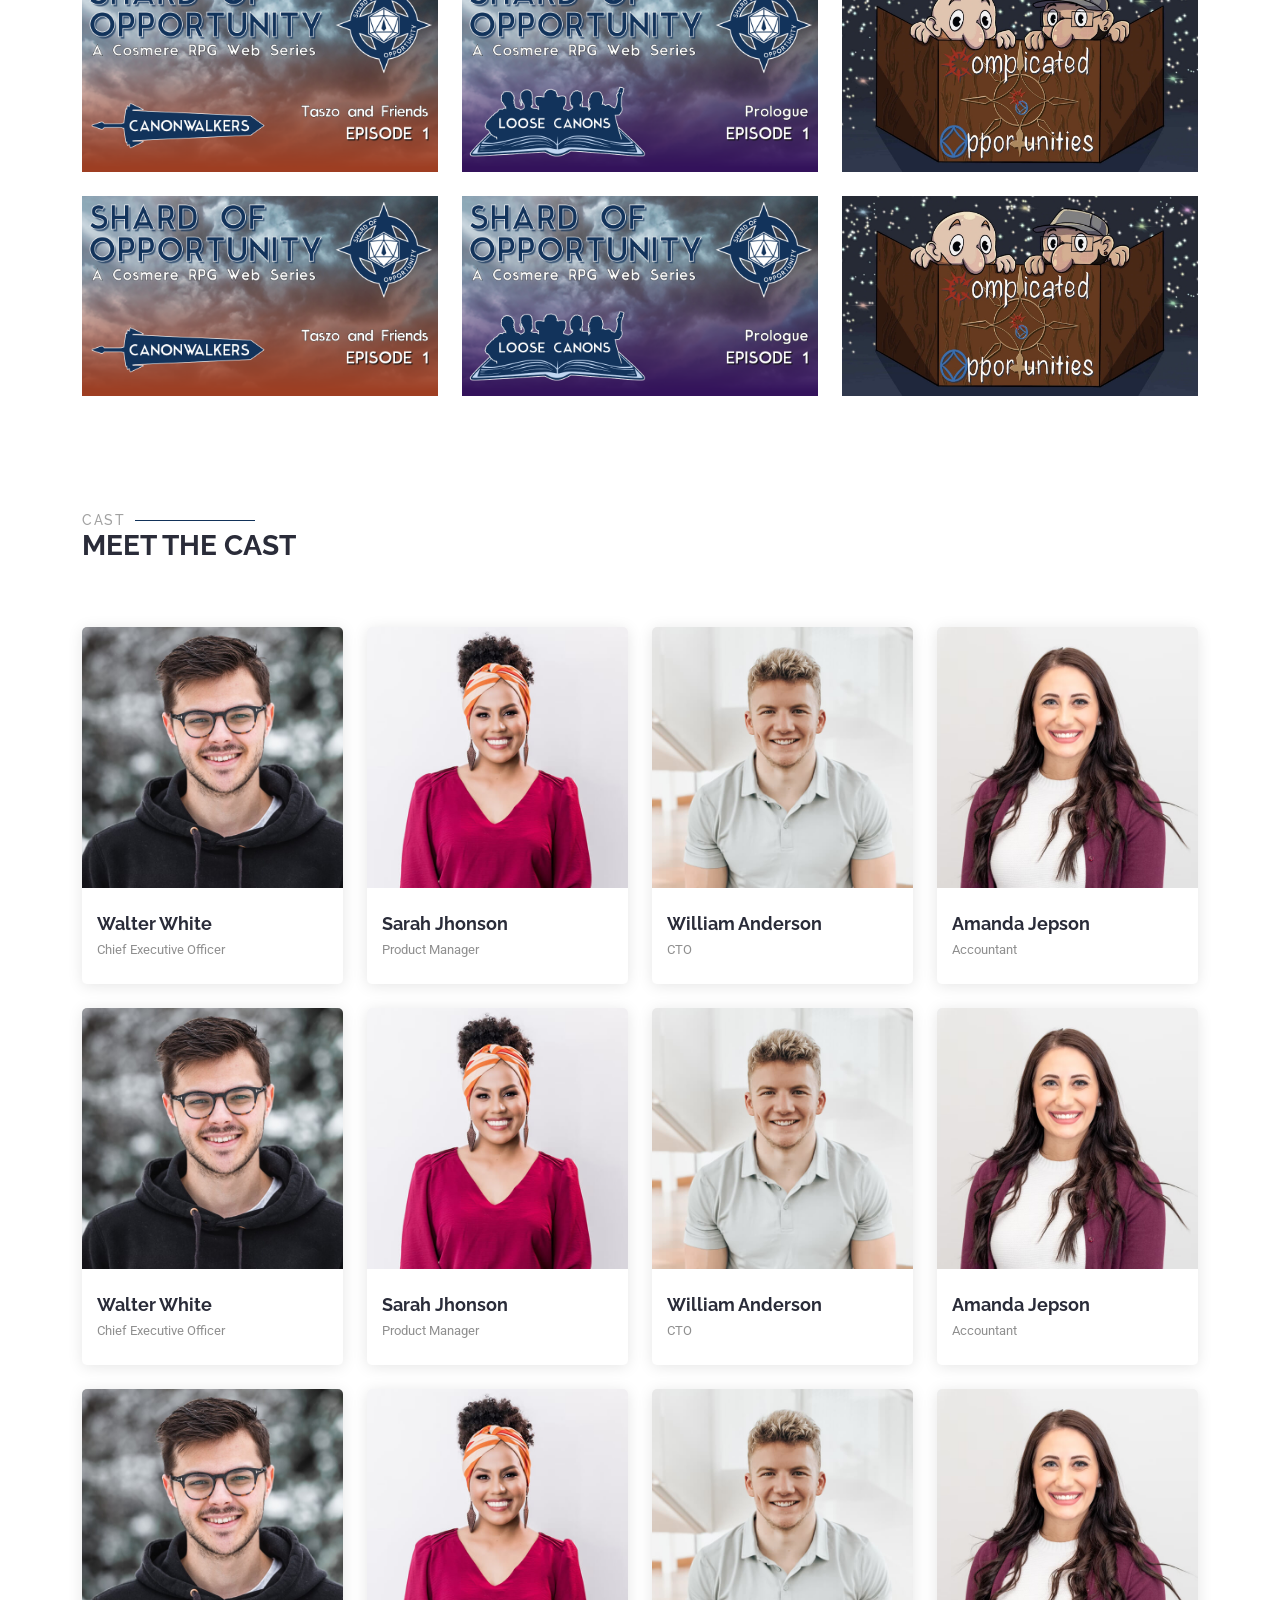
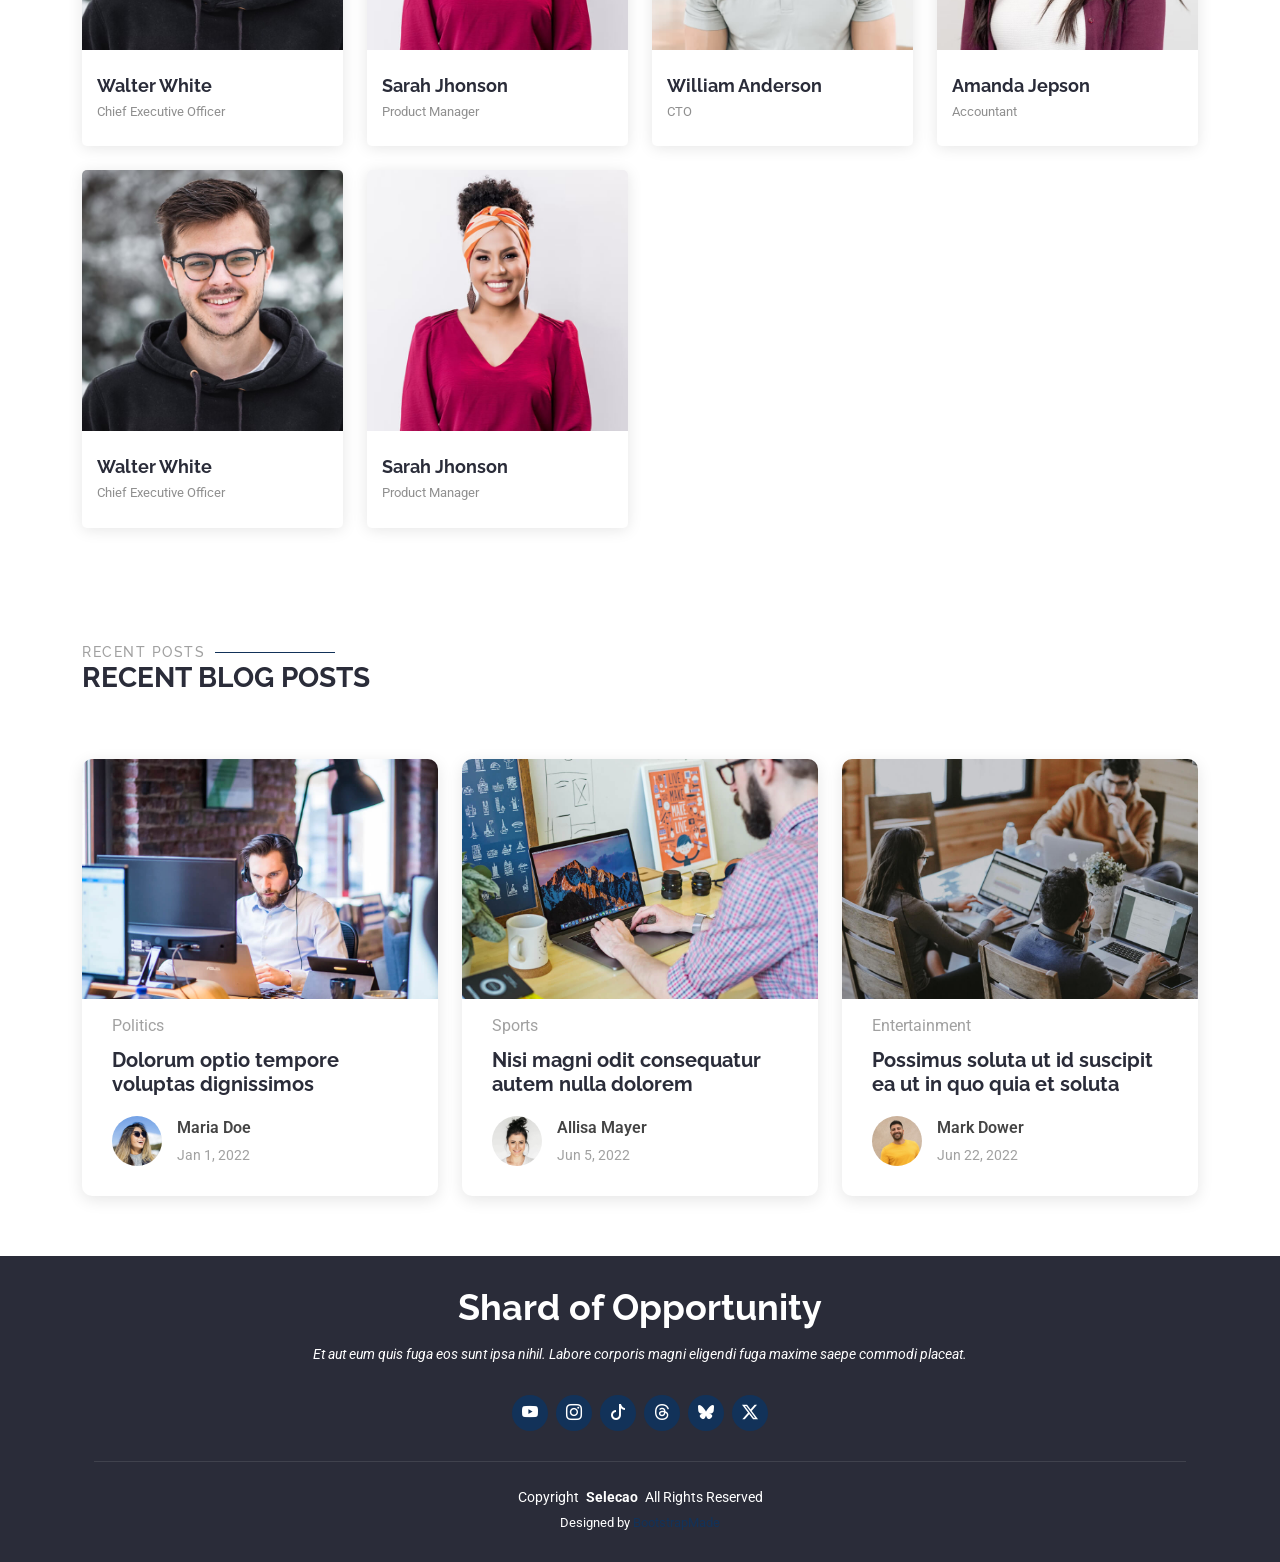
==== commit d0927ab9: "img adjust made some adjustments to images" ====
--- a/index.html
+++ b/index.html
@@ -491,7 +491,7 @@
           <div class="row gy-4 isotope-container" data-aos="fade-up" data-aos-delay="200">
 
             <div class="col-lg-4 col-md-6 portfolio-item isotope-item filter-cw">
-              <img src= "assets/img/CW_thumbnails/CW_Ep1_New.webp" width="560" height="315" class= "img-fluid" alt="">
+              <img src= "assets/img/CW_thumbnails/CW_Ep1_New.webp" width="560" height="315" class= "img-fluid" alt="" loading= "lazy">
               <div class="portfolio-info">
                 <h4>Episode 1</h4>
                 <p>Taszo and Friends</p>
@@ -501,7 +501,7 @@
             </div><!-- End Portfolio Item -->
 
             <div class="col-lg-4 col-md-6 portfolio-item isotope-item filter-lc">
-              <img src= "assets/img/LC_thumbnails/LC_Ep1_New.webp" width="560" height="315" class= "img-fluid" alt="">
+              <img src= "assets/img/LC_thumbnails/LC_Ep1_New.webp" width="560" height="315" class= "img-fluid" alt="" loading= "lazy">
               <div class="portfolio-info">
                 <h4>Episode 1</h4>
                 <p>Prologue</p>
@@ -511,7 +511,7 @@
             </div><!-- End Portfolio Item -->
 
            <div class="col-lg-4 col-md-6 portfolio-item isotope-item filter-co">
-              <img src= "assets/img/CO_thumbnails/CO_Default.jpg" width="560" height="315" class= "img-fluid" alt="">
+              <img src= "assets/img/CO_thumbnails/CO_Default.jpg" width="560" height="315" class= "img-fluid" alt="" loading= "lazy">
               <div class="portfolio-info">
                 <h4>Episode 1</h4>
                 <p>What is the Cosmere RPG?</p>
@@ -521,7 +521,7 @@
             </div><!-- End Portfolio Item -->
 
             <div class="col-lg-4 col-md-6 portfolio-item isotope-item filter-cw">
-              <img src= "assets/img/CW_thumbnails/CW_Ep1_New.webp" width="560" height="315" class= "img-fluid" alt="">
+              <img src= "assets/img/CW_thumbnails/CW_Ep1_New.webp" width="560" height="315" class= "img-fluid" alt="" loading= "lazy">
               <div class="portfolio-info">
                 <h4>Episode 1</h4>
                 <p>Taszo and Friends</p>
@@ -531,7 +531,7 @@
             </div><!-- End Portfolio Item -->
 
             <div class="col-lg-4 col-md-6 portfolio-item isotope-item filter-lc">
-              <img src= "assets/img/LC_thumbnails/LC_Ep1_New.webp" width="560" height="315" class= "img-fluid" alt="">
+              <img src= "assets/img/LC_thumbnails/LC_Ep1_New.webp" width="560" height="315" class= "img-fluid" alt="" loading= "lazy">
               <div class="portfolio-info">
                 <h4>Episode 1</h4>
                 <p>Prologue</p>
@@ -541,7 +541,7 @@
             </div><!-- End Portfolio Item -->
 
             <div class="col-lg-4 col-md-6 portfolio-item isotope-item filter-co">
-              <img src= "assets/img/CO_thumbnails/CO_Default.jpg" width="560" height="315" class= "img-fluid" alt="">
+              <img src= "assets/img/CO_thumbnails/CO_Default.jpg" width="560" height="315" class= "img-fluid" alt="" loading= "lazy">
               <div class="portfolio-info">
                 <h4>Episode 1</h4>
                 <p>What is the Cosmere RPG?</p>
@@ -551,7 +551,7 @@
             </div><!-- End Portfolio Item -->
 
             <div class="col-lg-4 col-md-6 portfolio-item isotope-item filter-cw">
-              <img src= "assets/img/CW_thumbnails/CW_Ep1_New.webp" width="560" height="315" class= "img-fluid" alt="">
+              <img src= "assets/img/CW_thumbnails/CW_Ep1_New.webp" width="560" height="315" class= "img-fluid" alt="" loading= "lazy">
               <div class="portfolio-info">
                 <h4>Episode 1</h4>
                 <p>Taszo and Friends</p>
@@ -561,7 +561,7 @@
             </div><!-- End Portfolio Item -->
 
             <div class="col-lg-4 col-md-6 portfolio-item isotope-item filter-lc">
-              <img src= "assets/img/LC_thumbnails/LC_Ep1_New.webp" width="560" height="315" class= "img-fluid" alt="">
+              <img src= "assets/img/LC_thumbnails/LC_Ep1_New.webp" width="560" height="315" class= "img-fluid" alt="" loading= "lazy">
               <div class="portfolio-info">
                 <h4>Episode 1</h4>
                 <p>Prologue</p>
@@ -571,7 +571,7 @@
             </div><!-- End Portfolio Item -->
 
             <div class="col-lg-4 col-md-6 portfolio-item isotope-item filter-co">
-              <img src= "assets/img/CO_thumbnails/CO_Default.jpg" width="560" height="315" class= "img-fluid" alt="">
+              <img src= "assets/img/CO_thumbnails/CO_Default.jpg" width="560" height="315" class= "img-fluid" alt="" loading= "lazy">
               <div class="portfolio-info">
                 <h4>Episode 1</h4>
                 <p>What is the Cosmere RPG?</p>
@@ -890,7 +890,7 @@
           <div class="col-lg-3 col-md-6 d-flex align-items-stretch" data-aos="fade-up" data-aos-delay="100">
             <div class="team-member">
               <div class="member-img">
-                <img src="assets/img/team/team-1.jpg" class="img-fluid" alt="">
+                <img src="assets/img/team/team-1.jpg" class="img-fluid" alt="" loading= "lazy">
                 <div class="social">
                   <a href=""><i class="bi bi-twitter-x"></i></a>
                   <a href=""><i class="bi bi-facebook"></i></a>
@@ -908,7 +908,7 @@
           <div class="col-lg-3 col-md-6 d-flex align-items-stretch" data-aos="fade-up" data-aos-delay="200">
             <div class="team-member">
               <div class="member-img">
-                <img src="assets/img/team/team-2.jpg" class="img-fluid" alt="">
+                <img src="assets/img/team/team-2.jpg" class="img-fluid" alt="" loading= "lazy">
                 <div class="social">
                   <a href=""><i class="bi bi-twitter-x"></i></a>
                   <a href=""><i class="bi bi-facebook"></i></a>
@@ -926,7 +926,7 @@
           <div class="col-lg-3 col-md-6 d-flex align-items-stretch" data-aos="fade-up" data-aos-delay="300">
             <div class="team-member">
               <div class="member-img">
-                <img src="assets/img/team/team-3.jpg" class="img-fluid" alt="">
+                <img src="assets/img/team/team-3.jpg" class="img-fluid" alt="" loading= "lazy">
                 <div class="social">
                   <a href=""><i class="bi bi-twitter-x"></i></a>
                   <a href=""><i class="bi bi-facebook"></i></a>
@@ -944,7 +944,7 @@
           <div class="col-lg-3 col-md-6 d-flex align-items-stretch" data-aos="fade-up" data-aos-delay="400">
             <div class="team-member">
               <div class="member-img">
-                <img src="assets/img/team/team-4.jpg" class="img-fluid" alt="">
+                <img src="assets/img/team/team-4.jpg" class="img-fluid" alt="" loading= "lazy">
                 <div class="social">
                   <a href=""><i class="bi bi-twitter-x"></i></a>
                   <a href=""><i class="bi bi-facebook"></i></a>
@@ -962,7 +962,7 @@
             <div class="col-lg-3 col-md-6 d-flex align-items-stretch" data-aos="fade-up" data-aos-delay="100">
             <div class="team-member">
               <div class="member-img">
-                <img src="assets/img/team/team-1.jpg" class="img-fluid" alt="">
+                <img src="assets/img/team/team-1.jpg" class="img-fluid" alt="" loading= "lazy">
                 <div class="social">
                   <a href=""><i class="bi bi-twitter-x"></i></a>
                   <a href=""><i class="bi bi-facebook"></i></a>
@@ -980,7 +980,7 @@
           <div class="col-lg-3 col-md-6 d-flex align-items-stretch" data-aos="fade-up" data-aos-delay="200">
             <div class="team-member">
               <div class="member-img">
-                <img src="assets/img/team/team-2.jpg" class="img-fluid" alt="">
+                <img src="assets/img/team/team-2.jpg" class="img-fluid" alt="" loading= "lazy">
                 <div class="social">
                   <a href=""><i class="bi bi-twitter-x"></i></a>
                   <a href=""><i class="bi bi-facebook"></i></a>
@@ -998,7 +998,7 @@
           <div class="col-lg-3 col-md-6 d-flex align-items-stretch" data-aos="fade-up" data-aos-delay="300">
             <div class="team-member">
               <div class="member-img">
-                <img src="assets/img/team/team-3.jpg" class="img-fluid" alt="">
+                <img src="assets/img/team/team-3.jpg" class="img-fluid" alt="" loading= "lazy">
                 <div class="social">
                   <a href=""><i class="bi bi-twitter-x"></i></a>
                   <a href=""><i class="bi bi-facebook"></i></a>
@@ -1016,7 +1016,7 @@
           <div class="col-lg-3 col-md-6 d-flex align-items-stretch" data-aos="fade-up" data-aos-delay="400">
             <div class="team-member">
               <div class="member-img">
-                <img src="assets/img/team/team-4.jpg" class="img-fluid" alt="">
+                <img src="assets/img/team/team-4.jpg" class="img-fluid" alt="" loading= "lazy">
                 <div class="social">
                   <a href=""><i class="bi bi-twitter-x"></i></a>
                   <a href=""><i class="bi bi-facebook"></i></a>
@@ -1034,7 +1034,7 @@
             <div class="col-lg-3 col-md-6 d-flex align-items-stretch" data-aos="fade-up" data-aos-delay="100">
             <div class="team-member">
               <div class="member-img">
-                <img src="assets/img/team/team-1.jpg" class="img-fluid" alt="">
+                <img src="assets/img/team/team-1.jpg" class="img-fluid" alt="" loading= "lazy">
                 <div class="social">
                   <a href=""><i class="bi bi-twitter-x"></i></a>
                   <a href=""><i class="bi bi-facebook"></i></a>
@@ -1052,7 +1052,7 @@
           <div class="col-lg-3 col-md-6 d-flex align-items-stretch" data-aos="fade-up" data-aos-delay="200">
             <div class="team-member">
               <div class="member-img">
-                <img src="assets/img/team/team-2.jpg" class="img-fluid" alt="">
+                <img src="assets/img/team/team-2.jpg" class="img-fluid" alt="" loading= "lazy">
                 <div class="social">
                   <a href=""><i class="bi bi-twitter-x"></i></a>
                   <a href=""><i class="bi bi-facebook"></i></a>
@@ -1070,7 +1070,7 @@
           <div class="col-lg-3 col-md-6 d-flex align-items-stretch" data-aos="fade-up" data-aos-delay="300">
             <div class="team-member">
               <div class="member-img">
-                <img src="assets/img/team/team-3.jpg" class="img-fluid" alt="">
+                <img src="assets/img/team/team-3.jpg" class="img-fluid" alt="" loading= "lazy">
                 <div class="social">
                   <a href=""><i class="bi bi-twitter-x"></i></a>
                   <a href=""><i class="bi bi-facebook"></i></a>
@@ -1088,7 +1088,7 @@
           <div class="col-lg-3 col-md-6 d-flex align-items-stretch" data-aos="fade-up" data-aos-delay="400">
             <div class="team-member">
               <div class="member-img">
-                <img src="assets/img/team/team-4.jpg" class="img-fluid" alt="">
+                <img src="assets/img/team/team-4.jpg" class="img-fluid" alt="" loading= "lazy">
                 <div class="social">
                   <a href=""><i class="bi bi-twitter-x"></i></a>
                   <a href=""><i class="bi bi-facebook"></i></a>
@@ -1106,7 +1106,7 @@
           <div class="col-lg-3 col-md-6 d-flex align-items-stretch" data-aos="fade-up" data-aos-delay="100">
             <div class="team-member">
               <div class="member-img">
-                <img src="assets/img/team/team-1.jpg" class="img-fluid" alt="">
+                <img src="assets/img/team/team-1.jpg" class="img-fluid" alt="" loading= "lazy">
                 <div class="social">
                   <a href=""><i class="bi bi-twitter-x"></i></a>
                   <a href=""><i class="bi bi-facebook"></i></a>
@@ -1124,7 +1124,7 @@
           <div class="col-lg-3 col-md-6 d-flex align-items-stretch" data-aos="fade-up" data-aos-delay="200">
             <div class="team-member">
               <div class="member-img">
-                <img src="assets/img/team/team-2.jpg" class="img-fluid" alt="">
+                <img src="assets/img/team/team-2.jpg" class="img-fluid" alt="" loading= "lazy">
                 <div class="social">
                   <a href=""><i class="bi bi-twitter-x"></i></a>
                   <a href=""><i class="bi bi-facebook"></i></a>
--- a/assets/css/main.css
+++ b/assets/css/main.css
@@ -725,7 +725,7 @@
 --------------------------------------------------------------*/
 .hero {
   width: 100%;
-  overflow: hidden;
+  overflow: auto;
   position: relative;
   background: linear-gradient(0deg, var(--background-color) 0%, color-mix(in srgb, var(--background-color) 90%, white 10%) 100%);
   padding: 0;
@@ -778,10 +778,10 @@
 
 .hero .carousel-text {
   position: absolute;
-  top: 10%;             /* Sticks text to the top edge */
+  top: 10%;            
   left: 0;
   width: 100%;
-  text-align: center; /* Optional: centers the text horizontally */
+  text-align: center; 
 }
 
 .hero .carousel-container-lc {
@@ -810,7 +810,7 @@
   min-height: 75vh;
   padding-top: 60px;
   background-image: url('../img/banners/complicatedopportunities.jpg');
-  background-size: 650px;
+  background-size: 670px;
   background-position: center;
   background-repeat: no-repeat;
 }
@@ -895,6 +895,52 @@
 
   .hero h2 {
     font-size: 28px;
+  }
+}
+
+@media (max-width: 768px) {
+  .hero .carousel-container-cw {
+    min-height: 90vh;
+    background-size: contain;          
+    background-position: center;
+  }
+
+  .hero h2 {
+    font-size: 28px;
+  }
+}
+
+@media (max-width: 768px) {
+  .hero .carousel-container-lc {
+    min-height: 90vh;
+    background-size: contain;          
+    background-position: center;
+  }
+
+  .hero h2 {
+    font-size: 28px;
+  }
+}
+
+@media (max-width: 768px) {
+  .hero .carousel-container-co {
+    min-height: 90vh;
+    background-size: contain;          
+    background-position: center;
+  }
+
+  .hero h2 {
+    font-size: 28px;
+  }
+}
+
+@media(max-width:768px) {
+  .hero .carousel-text {
+    position: absolute;
+    top: 30%;             
+    left: 0;
+    width: 100%;
+    text-align: center; 
   }
 }
 
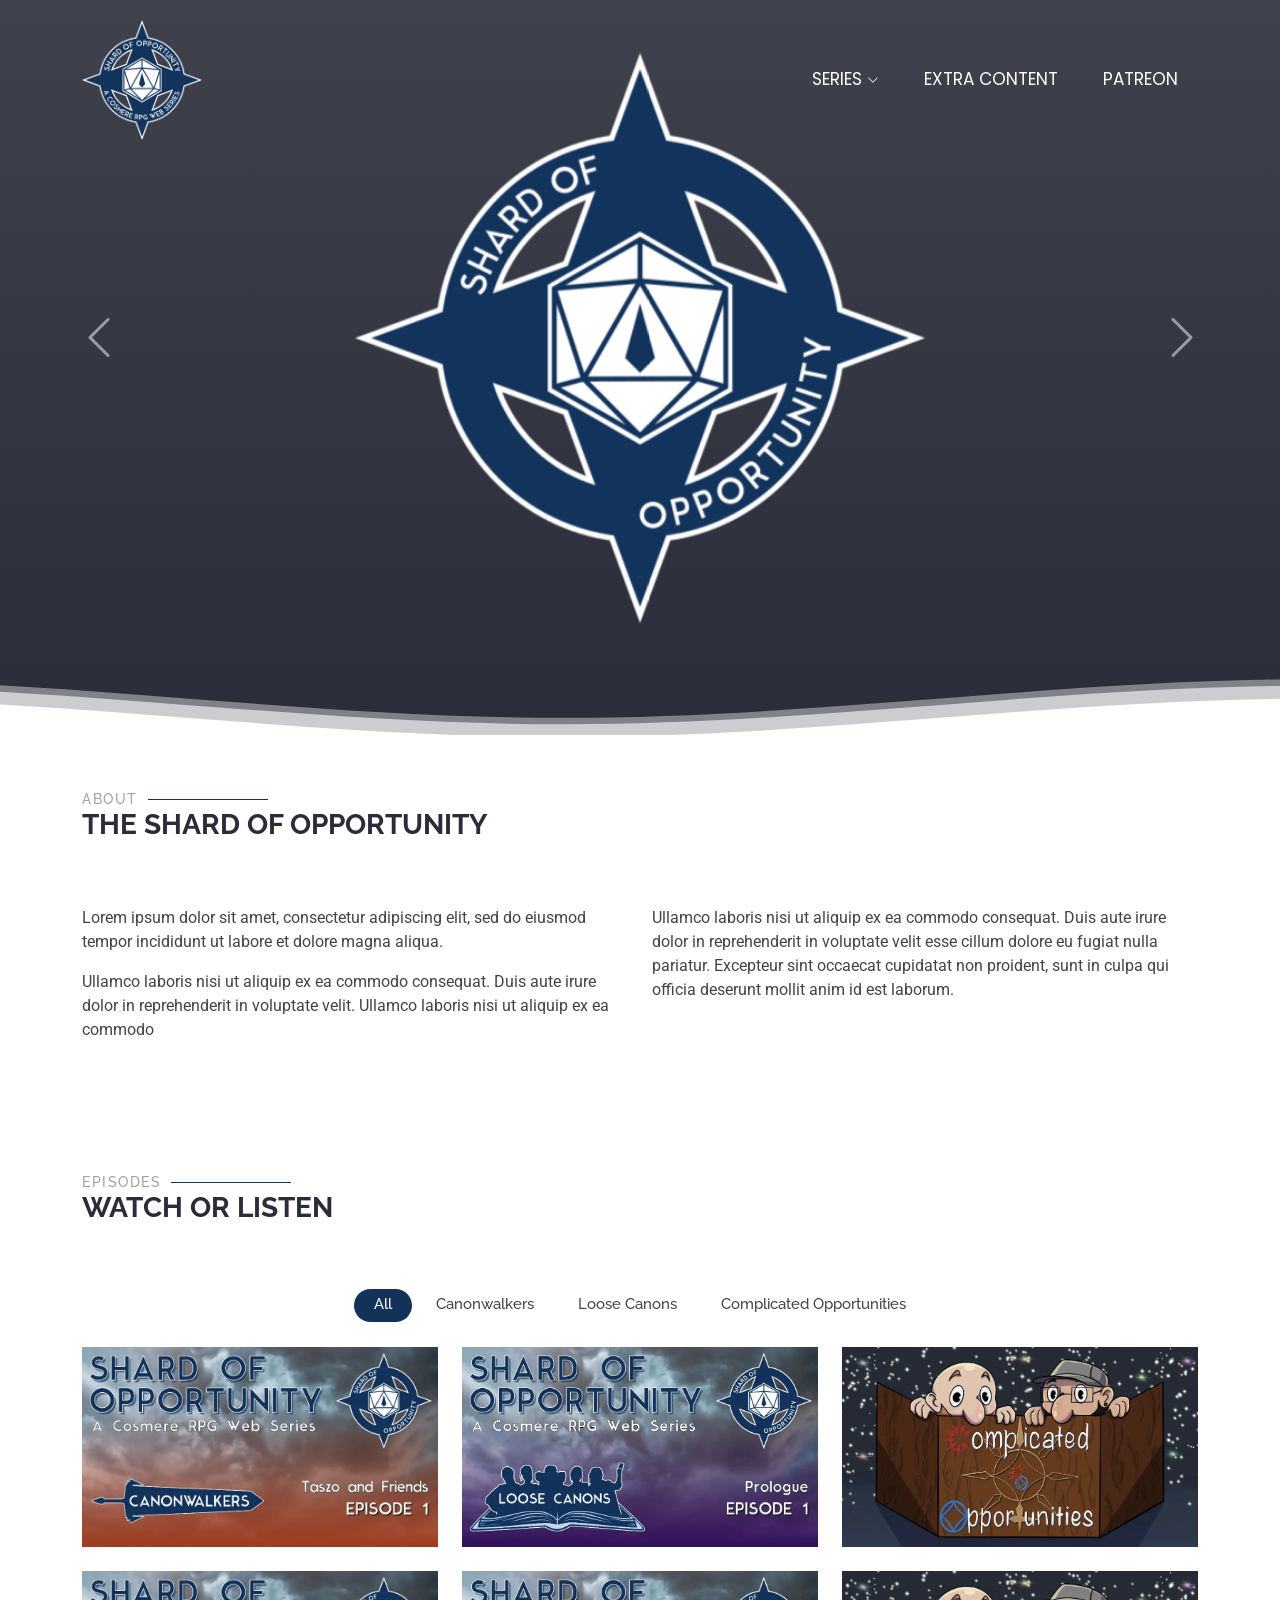
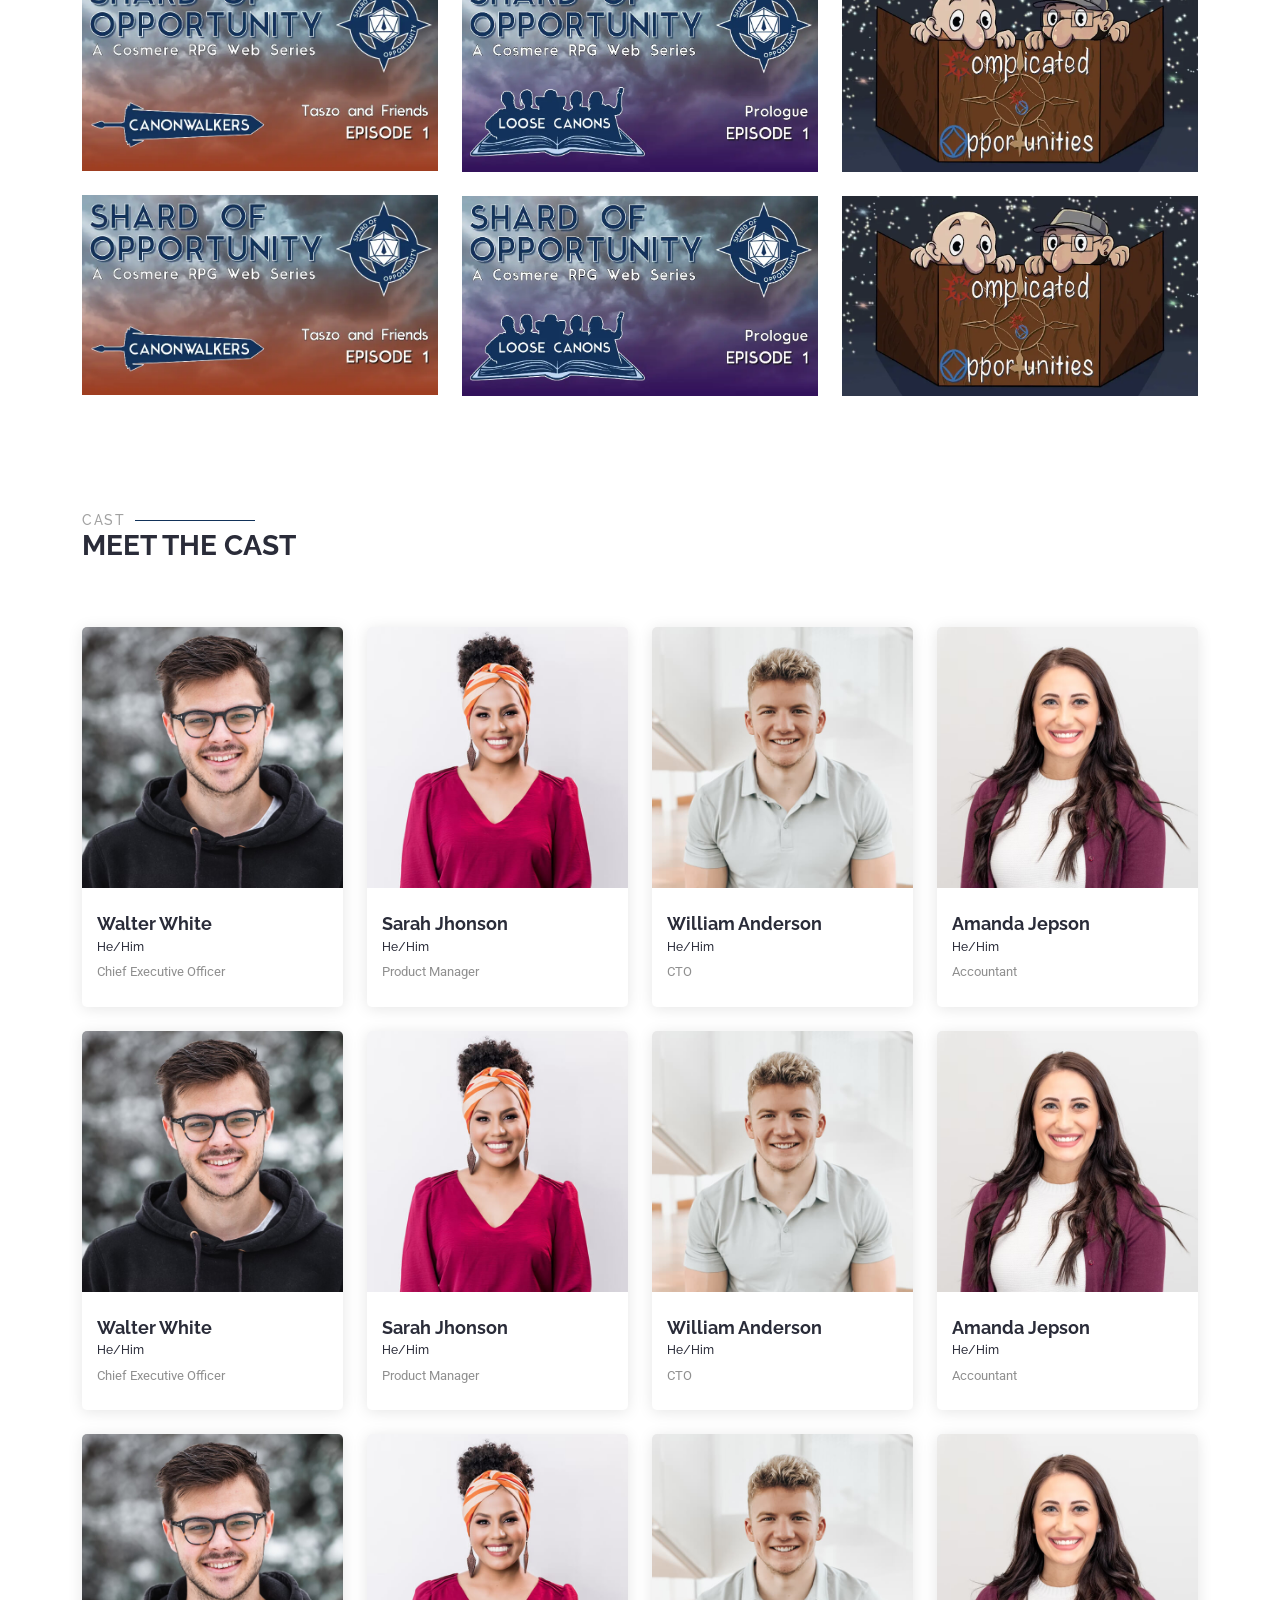
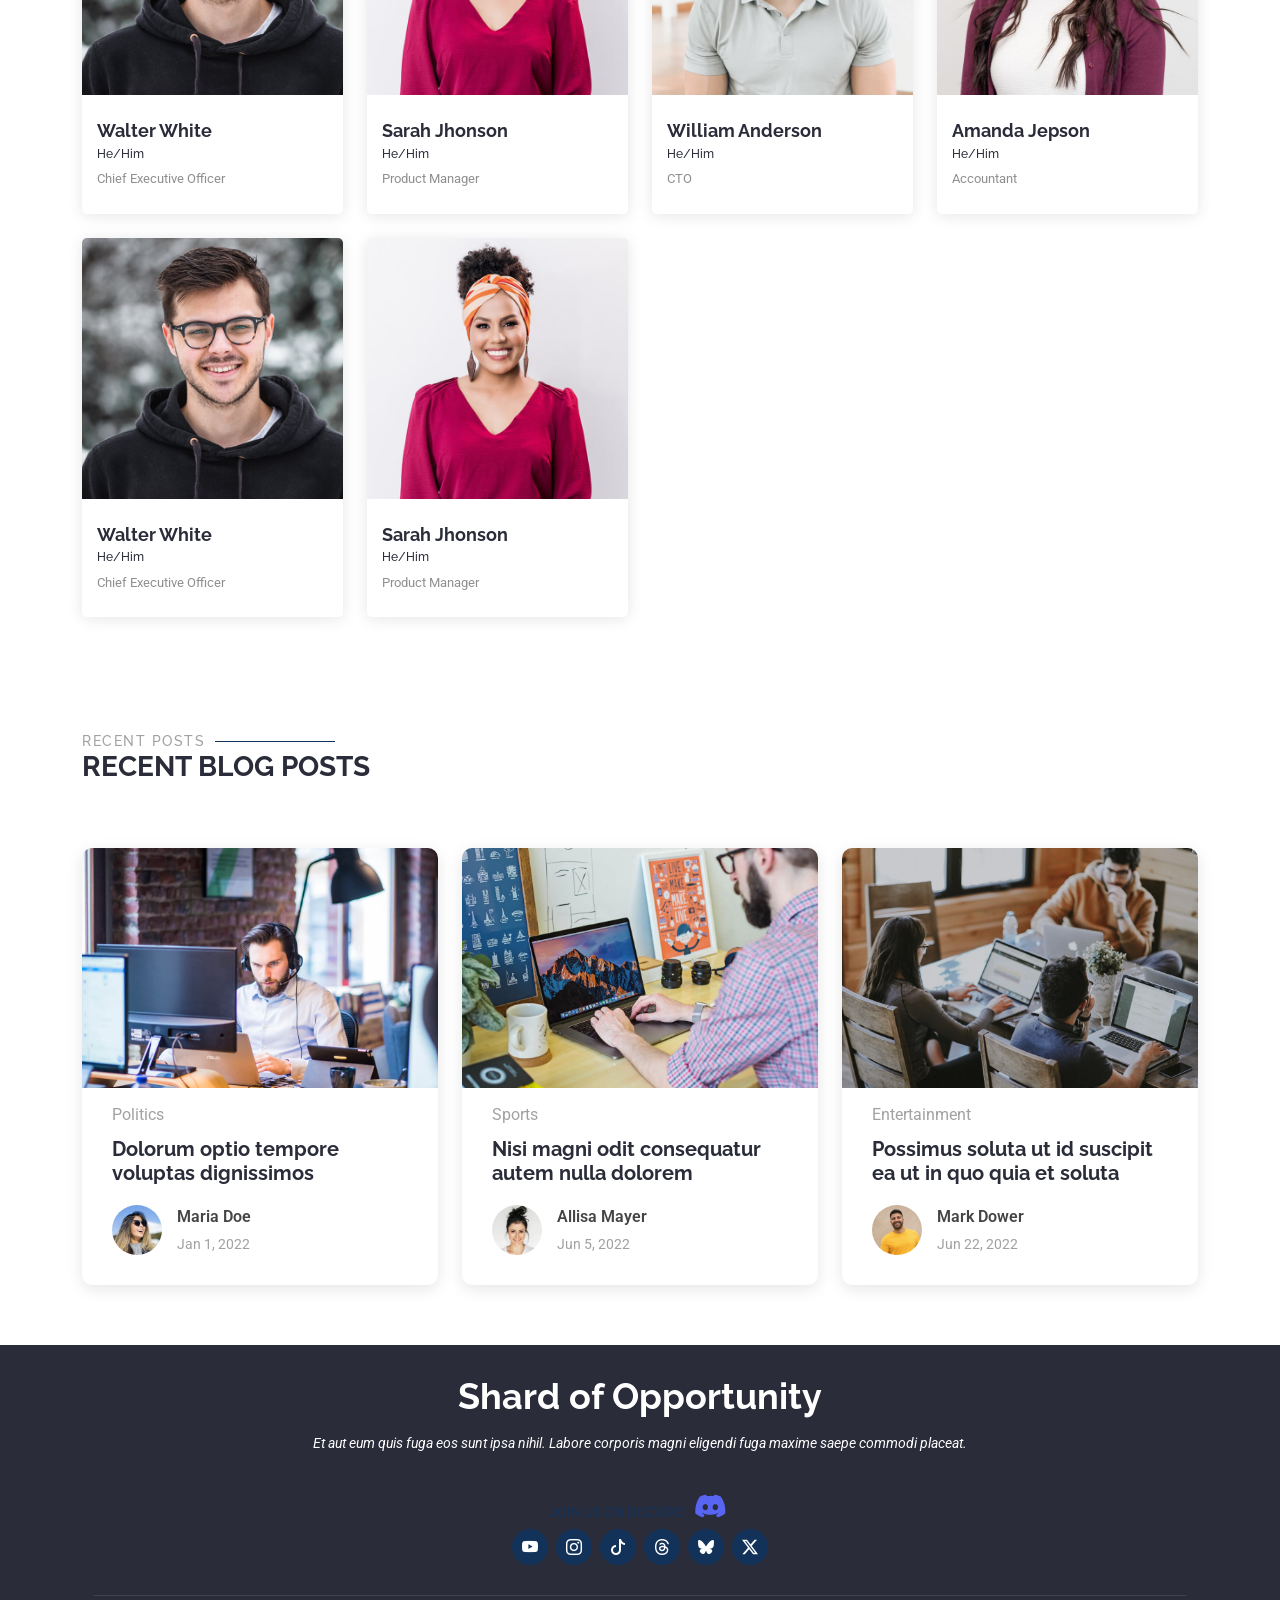
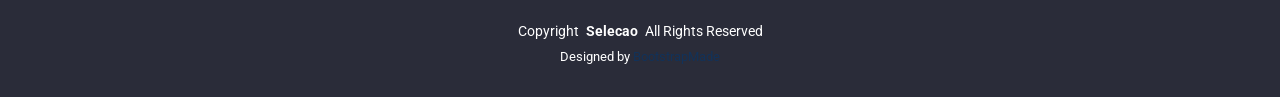
==== commit 4b57d70c: "Site update added images, descriptions, links, extra content page" ====
--- a/index.html
+++ b/index.html
@@ -83,18 +83,9 @@
             </ul>
             </li>
             
-           <li class="dropdown"><a href="#"><span style="font-size: 17px;">EXTRA CONTENT</span><i class="bi bi-chevron-down toggle-dropdown"></i></a>
-            <ul>
-               <li class="dropdown"><a href="#"><span>SPECIALS</span></a>
-               </li>
-              <li class="dropdown"><a href="#"><span>LIVESTREAMS</span></a>
-              </li>
-              <li class="dropdown"><a href="#"><span>BEHIND THE SCENES</span></a>
-              </li>
-            </ul>
-            </li>
+           <li class="dropdown"><a href="extracontent.html"><span style="font-size: 17px;">EXTRA CONTENT</span></a></li>
             
-            <li><a href="#"><span style="font-size: 17px;">PATREON</span></a></li>
+            <li><a href="https://www.patreon.com/cw/ShardofOpportunity"><span style="font-size: 17px;">PATREON</span></a></li>
             
             
           
@@ -115,10 +106,10 @@
 
         <!-- Slide 1 -->
         <div class="carousel-item active">
-          <div class="carousel-container">
-            <h2 class="animate__animated animate__fadeInDown">Shard of Opportunity</h2>
-            <p class="animate__animated animate__fadeInUp">Ut velit est quam dolor ad a aliquid qui aliquid. Sequi ea ut et est quaerat sequi nihil ut aliquam. Occaecati alias dolorem mollitia ut. Similique ea voluptatem. Esse doloremque accusamus repellendus deleniti vel. Minus et tempore modi architecto.</p>
-            <a href="#about" class="btn-get-started animate__animated animate__fadeInUp scrollto">Read More</a>
+          <div class="carousel-container-soo">
+            <!-- <h2 class="animate__animated animate__fadeInDown" style = "color:#607C9A">Shard of Opportunity</h2> -->
+            <!--<p class="animate__animated animate__fadeInUp">Ut velit est quam dolor ad a aliquid qui aliquid. Sequi ea ut et est quaerat sequi nihil ut aliquam. Occaecati alias dolorem mollitia ut. Similique ea voluptatem. Esse doloremque accusamus repellendus deleniti vel. Minus et tempore modi architecto.</p>
+            <a href="#about" class="btn-get-started animate__animated animate__fadeInUp scrollto">Read More</a> -->
           </div>
         </div>
 
@@ -129,6 +120,7 @@
             <p class="animate__animated animate__fadeInUp">Ut velit est quam dolor ad a aliquid qui aliquid. Sequi ea ut et est quaerat sequi nihil ut aliquam. Occaecati alias dolorem mollitia ut. Similique ea voluptatem. Esse doloremque accusamus repellendus deleniti vel. Minus et tempore modi architecto.</p>
             <a href="series/canonwalkers.html" class="btn-get-started animate__animated animate__fadeInUp scrollto">Read More</a>
           </div>
+          <p style = "font-size:12px; text-align: right; color:#444444">Art by Madi VanDoren</p>
         </div>
 
         <!-- Slide 3 -->
@@ -138,6 +130,7 @@
             <p class="animate__animated animate__fadeInUp">Ut velit est quam dolor ad a aliquid qui aliquid. Sequi ea ut et est quaerat sequi nihil ut aliquam. Occaecati alias dolorem mollitia ut. Similique ea voluptatem. Esse doloremque accusamus repellendus deleniti vel. Minus et tempore modi architecto.</p>
             <a href="series/loosecanons.html" class="btn-get-started animate__animated animate__fadeInUp scrollto">Read More</a>
           </div>
+          <p style = "font-size:12px; text-align: right; color:#444444">Art by Madi VanDoren</p>
         </div>
         
          <!-- Slide 4 -->
@@ -147,6 +140,7 @@
             <p class="animate__animated animate__fadeInUp">Ut velit est quam dolor ad a aliquid qui aliquid. Sequi ea ut et est quaerat sequi nihil ut aliquam. Occaecati alias dolorem mollitia ut. Similique ea voluptatem. Esse doloremque accusamus repellendus deleniti vel. Minus et tempore modi architecto.</p>
             <a href="series/complicatedopportunities.html" class="btn-get-started animate__animated animate__fadeInUp scrollto">Read More</a>
           </div>
+          <p style = "font-size:12px; text-align: right; color:#444444">Art by Nikki Ashton</p>
         </div>
 
         <a class="carousel-control-prev" href="#hero-carousel" role="button" data-bs-slide="prev">
@@ -491,7 +485,7 @@
           <div class="row gy-4 isotope-container" data-aos="fade-up" data-aos-delay="200">
 
             <div class="col-lg-4 col-md-6 portfolio-item isotope-item filter-cw">
-              <img src= "assets/img/CW_thumbnails/CW_Ep1_New.webp" width="560" height="315" class= "img-fluid" alt="" loading= "lazy">
+              <img src= "assets/img/CW_thumbnails/CW1.webp" width="560" height="315" class= "img-fluid" alt="" loading= "lazy">
               <div class="portfolio-info">
                 <h4>Episode 1</h4>
                 <p>Taszo and Friends</p>
@@ -501,7 +495,7 @@
             </div><!-- End Portfolio Item -->
 
             <div class="col-lg-4 col-md-6 portfolio-item isotope-item filter-lc">
-              <img src= "assets/img/LC_thumbnails/LC_Ep1_New.webp" width="560" height="315" class= "img-fluid" alt="" loading= "lazy">
+              <img src= "assets/img/LC_thumbnails/LC1.webp" width="560" height="315" class= "img-fluid" alt="" loading= "lazy">
               <div class="portfolio-info">
                 <h4>Episode 1</h4>
                 <p>Prologue</p>
@@ -509,9 +503,9 @@
                 <a href="spotify" title="" class="details-link"><i class="bi bi-spotify"></i></a>
               </div>
             </div><!-- End Portfolio Item -->
-
-           <div class="col-lg-4 col-md-6 portfolio-item isotope-item filter-co">
-              <img src= "assets/img/CO_thumbnails/CO_Default.jpg" width="560" height="315" class= "img-fluid" alt="" loading= "lazy">
+            
+            <div class="col-lg-4 col-md-6 portfolio-item isotope-item filter-co">
+              <img src= "assets/img/CO_thumbnails/CO_Default.webp" width="560" height="315" class= "img-fluid" alt="" loading= "lazy">
               <div class="portfolio-info">
                 <h4>Episode 1</h4>
                 <p>What is the Cosmere RPG?</p>
@@ -520,8 +514,9 @@
               </div>
             </div><!-- End Portfolio Item -->
 
+
             <div class="col-lg-4 col-md-6 portfolio-item isotope-item filter-cw">
-              <img src= "assets/img/CW_thumbnails/CW_Ep1_New.webp" width="560" height="315" class= "img-fluid" alt="" loading= "lazy">
+              <img src= "assets/img/CW_thumbnails/CW1.webp" width="560" height="315" class= "img-fluid" alt="" loading= "lazy">
               <div class="portfolio-info">
                 <h4>Episode 1</h4>
                 <p>Taszo and Friends</p>
@@ -529,9 +524,9 @@
                 <a href="spotify" title="" class="details-link"><i class="bi bi-spotify"></i></a>
               </div>
             </div><!-- End Portfolio Item -->
-
+            
             <div class="col-lg-4 col-md-6 portfolio-item isotope-item filter-lc">
-              <img src= "assets/img/LC_thumbnails/LC_Ep1_New.webp" width="560" height="315" class= "img-fluid" alt="" loading= "lazy">
+              <img src= "assets/img/LC_thumbnails/LC1.webp" width="560" height="315" class= "img-fluid" alt="" loading= "lazy">
               <div class="portfolio-info">
                 <h4>Episode 1</h4>
                 <p>Prologue</p>
@@ -539,9 +534,9 @@
                 <a href="spotify" title="" class="details-link"><i class="bi bi-spotify"></i></a>
               </div>
             </div><!-- End Portfolio Item -->
-
-            <div class="col-lg-4 col-md-6 portfolio-item isotope-item filter-co">
-              <img src= "assets/img/CO_thumbnails/CO_Default.jpg" width="560" height="315" class= "img-fluid" alt="" loading= "lazy">
+            
+             <div class="col-lg-4 col-md-6 portfolio-item isotope-item filter-co">
+              <img src= "assets/img/CO_thumbnails/CO_Default.webp" width="560" height="315" class= "img-fluid" alt="" loading= "lazy">
               <div class="portfolio-info">
                 <h4>Episode 1</h4>
                 <p>What is the Cosmere RPG?</p>
@@ -551,7 +546,7 @@
             </div><!-- End Portfolio Item -->
 
             <div class="col-lg-4 col-md-6 portfolio-item isotope-item filter-cw">
-              <img src= "assets/img/CW_thumbnails/CW_Ep1_New.webp" width="560" height="315" class= "img-fluid" alt="" loading= "lazy">
+              <img src= "assets/img/CW_thumbnails/CW1.webp" width="560" height="315" class= "img-fluid" alt="" loading= "lazy">
               <div class="portfolio-info">
                 <h4>Episode 1</h4>
                 <p>Taszo and Friends</p>
@@ -559,9 +554,9 @@
                 <a href="spotify" title="" class="details-link"><i class="bi bi-spotify"></i></a>
               </div>
             </div><!-- End Portfolio Item -->
-
+          
             <div class="col-lg-4 col-md-6 portfolio-item isotope-item filter-lc">
-              <img src= "assets/img/LC_thumbnails/LC_Ep1_New.webp" width="560" height="315" class= "img-fluid" alt="" loading= "lazy">
+              <img src= "assets/img/LC_thumbnails/LC1.webp" width="560" height="315" class= "img-fluid" alt="" loading= "lazy">
               <div class="portfolio-info">
                 <h4>Episode 1</h4>
                 <p>Prologue</p>
@@ -569,9 +564,9 @@
                 <a href="spotify" title="" class="details-link"><i class="bi bi-spotify"></i></a>
               </div>
             </div><!-- End Portfolio Item -->
-
+            
             <div class="col-lg-4 col-md-6 portfolio-item isotope-item filter-co">
-              <img src= "assets/img/CO_thumbnails/CO_Default.jpg" width="560" height="315" class= "img-fluid" alt="" loading= "lazy">
+              <img src= "assets/img/CO_thumbnails/CO_Default.webp" width="560" height="315" class= "img-fluid" alt="" loading= "lazy">
               <div class="portfolio-info">
                 <h4>Episode 1</h4>
                 <p>What is the Cosmere RPG?</p>
@@ -900,6 +895,7 @@
               </div>
               <div class="member-info">
                 <h4>Walter White</h4>
+                <h6 style = "font-size:12px">He/Him</h6>
                 <span>Chief Executive Officer</span>
               </div>
             </div>
@@ -918,6 +914,7 @@
               </div>
               <div class="member-info">
                 <h4>Sarah Jhonson</h4>
+                <h6 style = "font-size:12px">He/Him</h6>
                 <span>Product Manager</span>
               </div>
             </div>
@@ -936,6 +933,7 @@
               </div>
               <div class="member-info">
                 <h4>William Anderson</h4>
+                <h6 style = "font-size:12px">He/Him</h6>
                 <span>CTO</span>
               </div>
             </div>
@@ -954,6 +952,7 @@
               </div>
               <div class="member-info">
                 <h4>Amanda Jepson</h4>
+                <h6 style = "font-size:12px">He/Him</h6>
                 <span>Accountant</span>
               </div>
             </div>
@@ -972,6 +971,7 @@
               </div>
               <div class="member-info">
                 <h4>Walter White</h4>
+                <h6 style = "font-size:12px">He/Him</h6>
                 <span>Chief Executive Officer</span>
               </div>
             </div>
@@ -990,6 +990,7 @@
               </div>
               <div class="member-info">
                 <h4>Sarah Jhonson</h4>
+                <h6 style = "font-size:12px">He/Him</h6>
                 <span>Product Manager</span>
               </div>
             </div>
@@ -1008,6 +1009,7 @@
               </div>
               <div class="member-info">
                 <h4>William Anderson</h4>
+                <h6 style = "font-size:12px">He/Him</h6>
                 <span>CTO</span>
               </div>
             </div>
@@ -1026,6 +1028,7 @@
               </div>
               <div class="member-info">
                 <h4>Amanda Jepson</h4>
+                <h6 style = "font-size:12px">He/Him</h6>
                 <span>Accountant</span>
               </div>
             </div>
@@ -1044,6 +1047,7 @@
               </div>
               <div class="member-info">
                 <h4>Walter White</h4>
+                <h6 style = "font-size:12px">He/Him</h6>
                 <span>Chief Executive Officer</span>
               </div>
             </div>
@@ -1062,6 +1066,7 @@
               </div>
               <div class="member-info">
                 <h4>Sarah Jhonson</h4>
+                <h6 style = "font-size:12px">He/Him</h6>
                 <span>Product Manager</span>
               </div>
             </div>
@@ -1080,6 +1085,7 @@
               </div>
               <div class="member-info">
                 <h4>William Anderson</h4>
+                <h6 style = "font-size:12px">He/Him</h6>
                 <span>CTO</span>
               </div>
             </div>
@@ -1098,6 +1104,7 @@
               </div>
               <div class="member-info">
                 <h4>Amanda Jepson</h4>
+                <h6 style = "font-size:12px">He/Him</h6>
                 <span>Accountant</span>
               </div>
             </div>
@@ -1116,6 +1123,7 @@
               </div>
               <div class="member-info">
                 <h4>Walter White</h4>
+                <h6 style = "font-size:12px">He/Him</h6>
                 <span>Chief Executive Officer</span>
               </div>
             </div>
@@ -1134,6 +1142,7 @@
               </div>
               <div class="member-info">
                 <h4>Sarah Jhonson</h4>
+                <h6 style = "font-size:12px">He/Him</h6>
                 <span>Product Manager</span>
               </div>
             </div>
@@ -1329,17 +1338,16 @@
     <div class="container">
       <h3 class="sitename">Shard of Opportunity</h3>
       <p>Et aut eum quis fuga eos sunt ipsa nihil. Labore corporis magni eligendi fuga maxime saepe commodi placeat.</p>
-     <!-- <li>
-              <a href="DISCORD_INVITE_LINK">
-                <i class="bi bi-discord" style="color: #5865F2; font-size: 30px;"></i>
+              <a href="https://discord.com/invite/xkYScax8sN">
                 <span>JOIN US ON DISCORD</span>
+                <i class="bi bi-discord" style="color: #5865F2; font-size: 30px; padding:7px;"></i>
+                
               </a>
-            </li> -->
       <div class="social-links d-flex justify-content-center">
         <a href="https://www.youtube.com/@ShardofOpportunity"><i class="bi bi-youtube"></i></a>
         <a href="https://www.instagram.com/shardofopportunity/"><i class="bi bi-instagram"></i></a>
         <a href="https://www.tiktok.com/@shard.of.opportunity"><i class="bi bi-tiktok"></i></a>
-        <a href=""><i class="bi bi-threads"></i></a>
+        <a href="https://www.threads.com/@shardofopportunity"><i class="bi bi-threads"></i></a>
         <!-- <a href=""><i class="bi bi-threads-fill"></i></a> -->
         <a href="https://bsky.app/profile/shardofopportunity.bsky.social"><i class="bi bi-bluesky"></i></a>
         <a href="https://x.com/S_o_Opportunity"><i class="bi bi-twitter-x"></i></a>
--- a/assets/css/main.css
+++ b/assets/css/main.css
@@ -85,6 +85,11 @@
 h6 {
   color: var(--heading-color);
   font-family: var(--heading-font);
+}
+
+img {
+  max-inline-size: 100%;
+  block-size: auto;
 }
 
 /* PHP Email Form Messages
@@ -735,6 +740,7 @@
   align-items: center;
 }
 
+
 .hero .carousel-container {
   display: flex;
   justify-content: center;
@@ -761,20 +767,7 @@
   background-repeat: no-repeat;
 }
 
-.hero .series-carousel-container-cw {
-  display: flex;
-  justify-content: center;
-  align-items: center;
-  flex-direction: column;
-  text-align: center;
-  position: absolute;
-  min-height: 75vh;
-  padding-top: 60px;
-  background-image: url('../img/banners/canonwalkers.png');
-  background-size: 900px;
-  background-position: center;
-  background-repeat: no-repeat;
-}
+
 
 .hero .carousel-text {
   position: absolute;
@@ -784,6 +777,14 @@
   text-align: center; 
 }
 
+.hero .carousel-text-ec {
+  position: absolute;
+  
+  left: 0;
+  width: 100%;
+  text-align: center; 
+}
+
 .hero .carousel-container-lc {
   display: flex;
   justify-content: center;
@@ -811,6 +812,21 @@
   padding-top: 60px;
   background-image: url('../img/banners/complicatedopportunities.jpg');
   background-size: 670px;
+  background-position: center;
+  background-repeat: no-repeat;
+}
+
+.hero .carousel-container-soo {
+  display: flex;
+  justify-content: center;
+  align-items: center;
+  flex-direction: column;
+  text-align: center;
+  position: relative;
+  min-height: 75vh;
+  padding-top: 60px;
+  background-image: url('../img/banners/soo_logo_main.png');
+  background-size: 570px;
   background-position: center;
   background-repeat: no-repeat;
 }
@@ -934,6 +950,18 @@
   }
 }
 
+@media (max-width: 768px) {
+  .hero .carousel-container-soo {
+    min-height: 90vh;
+    background-size: contain;          
+    background-position: center;
+  }
+
+  .hero h2 {
+    font-size: 28px;
+  }
+}
+
 @media(max-width:768px) {
   .hero .carousel-text {
     position: absolute;
@@ -981,7 +1009,7 @@
 .hero .wave1-lc use {
   animation: move-forever1 10s linear infinite;
   animation-delay: -2s;
-  fill: #30004A;
+  fill: #34145B;
   opacity: 0.6;
 }
 
@@ -1350,6 +1378,30 @@
   opacity: 1;
   bottom: 0;
 }
+
+.cw-link { 
+  color: #FFA500; 
+  
+} 
+
+.cw-link:hover {
+  color:color-mix(in srgb, var(--accent-color), transparent 30%); 
+  
+}
+
+.lc-link {
+  color:#A95FB6; 
+  
+} 
+
+.lc-link:hover { color:color-mix(in srgb, var(--accent-color), transparent 30%); }
+
+.co-link {
+  color:blue; 
+  
+}
+
+.co-link:hover { color:color-mix(in srgb, var(--accent-color), transparent 30%); }
 
 /*--------------------------------------------------------------
 # Testimonials Section
@@ -2755,6 +2807,7 @@
   font-size: 14px;
 }
 
+
 /*--------------------------------------------------------------
 # Image Flip
 --------------------------------------------------------------*/
@@ -2762,8 +2815,8 @@
 /* The flip card container - set the width and height to whatever you want. We have added the border property to demonstrate that the flip itself goes out of the box on hover (remove perspective if you don't want the 3D effect */
 .flip-card {
   background-color: transparent;
-  width: 300px;
-  height: 300px;
+  width: 400px;
+  height: 400px;
   /*border: 1px solid #f1f1f1;*/
   perspective: 1000px; /* Remove this if you don't want the 3D effect */
 }
@@ -2804,3 +2857,280 @@
   color: white;
   transform: rotateY(180deg);
 }
+
+
+/*--------------------------------------------------------------
+# Image Flip
+--------------------------------------------------------------*/
+
+/* The flip card container - set the width and height to whatever you want. We have added the border property to demonstrate that the flip itself goes out of the box on hover (remove perspective if you don't want the 3D effect */
+/* .flip-card {
+  background-color: transparent;
+  width: 400px;
+  height: 400px; 
+  /* height: auto;
+  width: min(90vw, 400px);
+  aspect-ratio: 1 / 1; */
+  
+  /*border: 1px solid #f1f1f1;*/
+ /* perspective: 1000px; /* Remove this if you don't want the 3D effect */
+  
+  /* Optional */
+  /*margin: 0 auto; 
+} */
+
+/* @media (min-width: 576px) {
+  .flip-card {
+    width: 540px;
+  }
+}
+@media (min-width: 768px) {
+  .flip-card {
+    width: 730px;
+  }
+}
+@media (min-width: 992px) {
+  .flip-card {
+    width: 960px;
+  }
+} 
+
+*/
+
+/* This container is needed to position the front and back side */
+/* .flip-card-inner {
+  position: relative;
+  width: 100%;
+  height: 100%;
+  text-align: center;
+  transition: transform 0.8s;
+  transform-style: preserve-3d;
+} */
+
+/* Do an horizontal flip when you move the mouse over the flip box container */
+/* .flip-card:hover .flip-card-inner {
+  transform: rotateY(180deg);
+} */
+
+/* Position the front and back side */
+/* .flip-card-front, .flip-card-back {
+  position: absolute;
+  width: 100%;
+  height: 100%;
+  -webkit-backface-visibility: hidden; /* Safari */
+  /* backface-visibility: hidden;
+  
+ /* border-radius: 12px;
+  overflow: hidden; 
+} */
+
+
+/* Style the front side (fallback if image is missing) */
+/* .flip-card-front {
+  background-color: #bbb;
+  color: black;
+  
+ /* position: relative;
+  overflow: hidden; 
+} */
+
+/* Make image scale properly */
+/* .flip-card-front img {
+  width: 100%;
+  height: 100%;
+  object-fit: cover;
+} 
+
+/* Style the back side */
+/* .flip-card-back {
+  background-color: black;
+  color: white;
+  transform: rotateY(180deg);
+  
+  
+  /* Better text handling */
+  /*padding: 1rem;
+  box-sizing: border-box;
+
+  display: flex;
+  align-items: center;
+  justify-content: center;
+
+  overflow-y: auto; 
+} */
+
+
+
+
+
+/*--------------------------------------------------------------
+# Character Section
+--------------------------------------------------------------*/
+/*
+.team .team-member {
+  background-color: var(--surface-color);
+  overflow: hidden;
+  border-radius: 5px;
+  box-shadow: 0px 2px 15px rgba(0, 0, 0, 0.1);
+  height: 100%;
+}
+
+.team .team-member .member-img {
+  position: relative;
+  overflow: hidden;
+}
+
+.team .team-member .social {
+  position: absolute;
+  left: 0;
+  bottom: 30px;
+  right: 0;
+  opacity: 0;
+  transition: ease-in-out 0.3s;
+  text-align: center;
+}
+
+.team .team-member .social a {
+  background: color-mix(in srgb, var(--contrast-color), transparent 25%);
+  color: color-mix(in srgb, var(--default-color), transparent 20%);
+  margin: 0 3px;
+  border-radius: 4px;
+  width: 36px;
+  height: 36px;
+  transition: ease-in-out 0.3s;
+  display: inline-flex;
+  justify-content: center;
+  align-items: center;
+}
+
+.team .team-member .social a:hover {
+  color: var(--contrast-color);
+  background: var(--accent-color);
+}
+
+.team .team-member .social i {
+  font-size: 18px;
+  line-height: 0;
+}
+
+.team .team-member .member-info {
+  padding: 25px 15px;
+}
+
+.team .team-member .member-info h4 {
+  font-weight: 700;
+  margin-bottom: 5px;
+  font-size: 18px;
+}
+
+.team .team-member .member-info span {
+  display: block;
+  font-size: 13px;
+  font-weight: 400;
+  color: color-mix(in srgb, var(--default-color), transparent 40%);
+}
+
+.team .team-member:hover .social {
+  opacity: 1;
+  bottom: 15px;
+}
+
+.portfolio .portfolio-filters {
+  padding: 0;
+  margin: 0 auto 20px auto;
+  list-style: none;
+  text-align: center;
+}
+
+.portfolio .portfolio-filters li {
+  cursor: pointer;
+  display: inline-block;
+  padding: 8px 20px 10px 20px;
+  margin: 0;
+  font-size: 15px;
+  font-weight: 500;
+  line-height: 1;
+  margin-bottom: 5px;
+  border-radius: 50px;
+  transition: all 0.3s ease-in-out;
+  font-family: var(--heading-font);
+}
+
+.portfolio .portfolio-filters li:hover,
+.portfolio .portfolio-filters li.filter-active {
+  color: var(--contrast-color);
+  background-color: var(--accent-color);
+}
+
+.portfolio .portfolio-filters li:first-child {
+  margin-left: 0;
+}
+
+.portfolio .portfolio-filters li:last-child {
+  margin-right: 0;
+}
+
+@media (max-width: 575px) {
+  .portfolio .portfolio-filters li {
+    font-size: 14px;
+    margin: 0 0 10px 0;
+  }
+}
+
+.portfolio .portfolio-item {
+  position: relative;
+  overflow: hidden;
+}
+
+.portfolio .portfolio-item .portfolio-info {
+  opacity: 0;
+  position: absolute;
+  left: 12px;
+  right: 12px;
+  bottom: -100%;
+  z-index: 3;
+  transition: all ease-in-out 0.5s;
+  background: color-mix(in srgb, var(--surface-color), transparent 10%);
+  padding: 15px;
+}
+
+.portfolio .portfolio-item .portfolio-info h4 {
+  font-size: 18px;
+  font-weight: 600;
+  padding-right: 50px;
+}
+
+.portfolio .portfolio-item .portfolio-info p {
+  color: color-mix(in srgb, var(--default-color), transparent 30%);
+  font-size: 14px;
+  margin-bottom: 0;
+  padding-right: 50px;
+}
+
+.portfolio .portfolio-item .portfolio-info .preview-link,
+.portfolio .portfolio-item .portfolio-info .details-link {
+  position: absolute;
+  right: 50px;
+  font-size: 24px;
+  top: calc(50% - 14px);
+  color: color-mix(in srgb, var(--default-color), transparent 30%);
+  transition: 0.3s;
+  line-height: 0;
+}
+
+.portfolio .portfolio-item .portfolio-info .preview-link:hover,
+.portfolio .portfolio-item .portfolio-info .details-link:hover {
+  color: var(--accent-color);
+}
+
+.portfolio .portfolio-item .portfolio-info .details-link {
+  right: 14px;
+  font-size: 28px;
+}
+
+.portfolio .portfolio-item:hover .portfolio-info {
+  opacity: 1;
+  bottom: 0;
+}
+
+*/
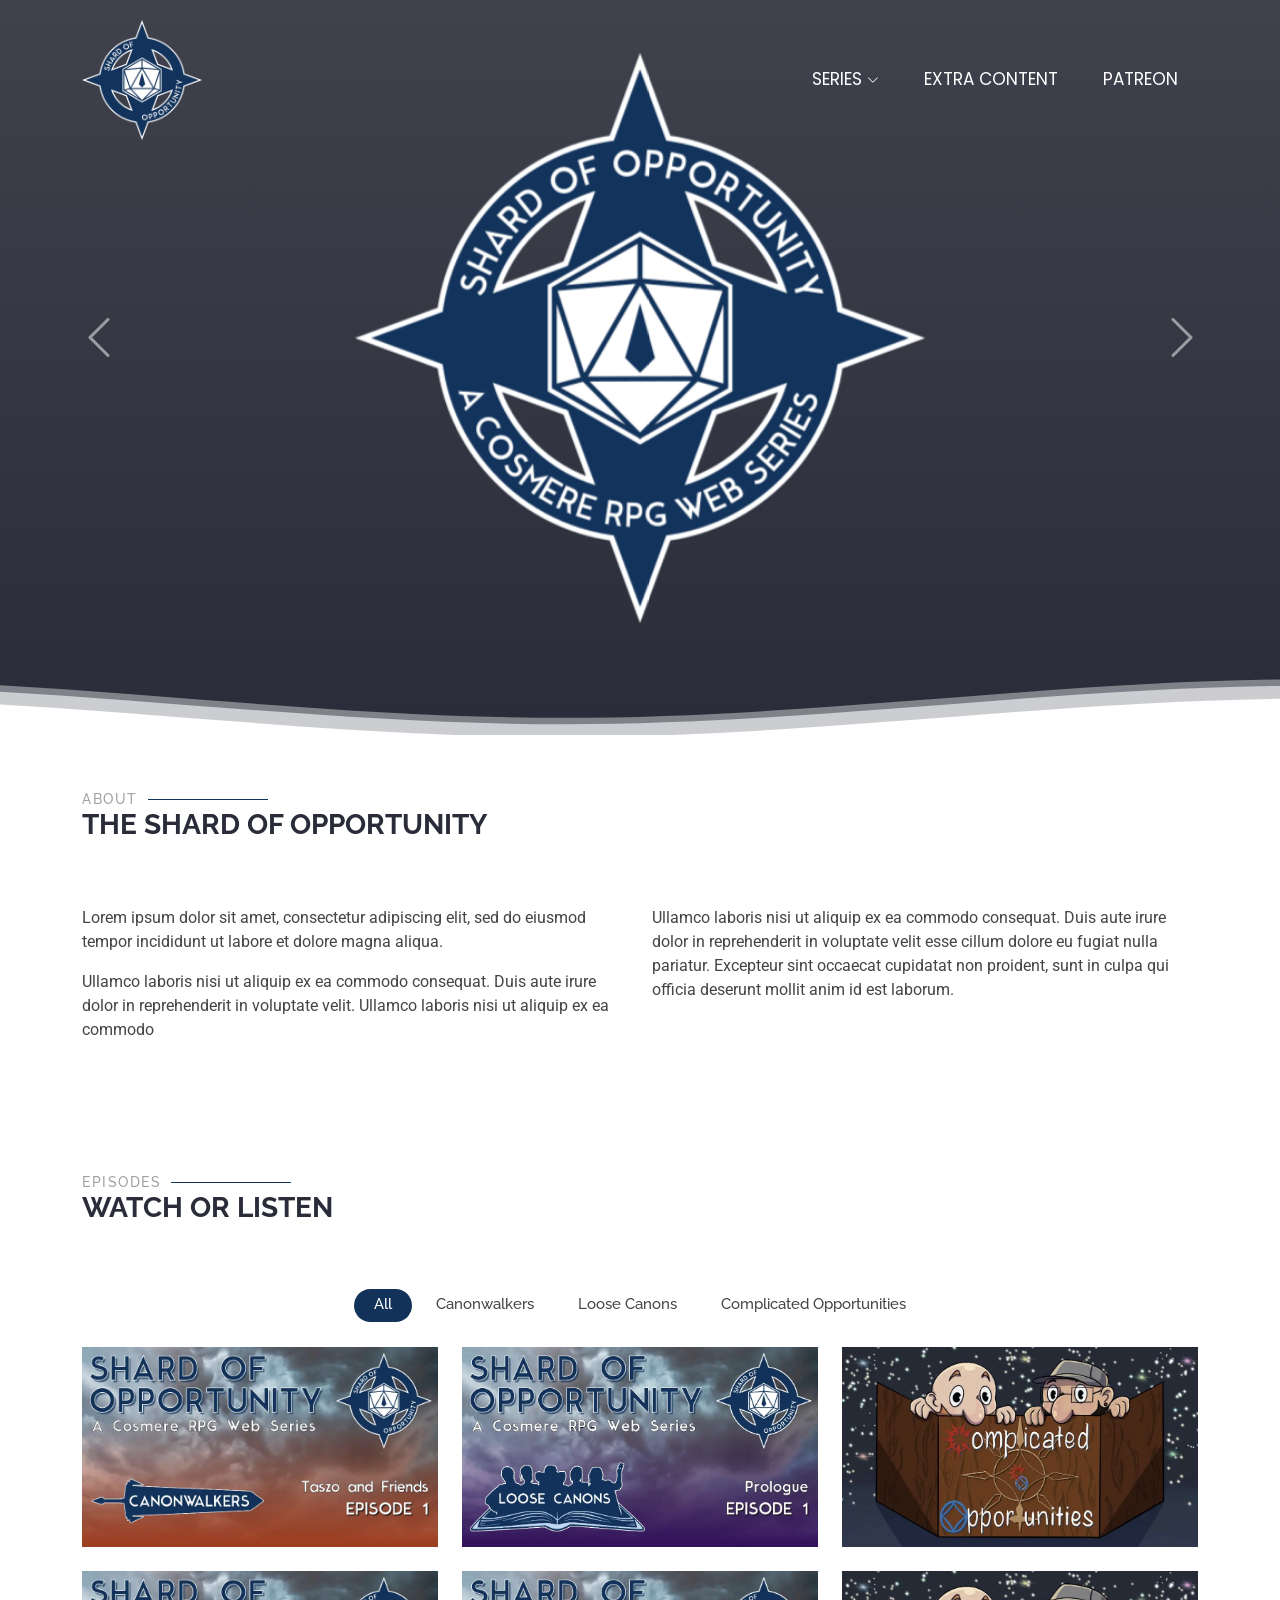
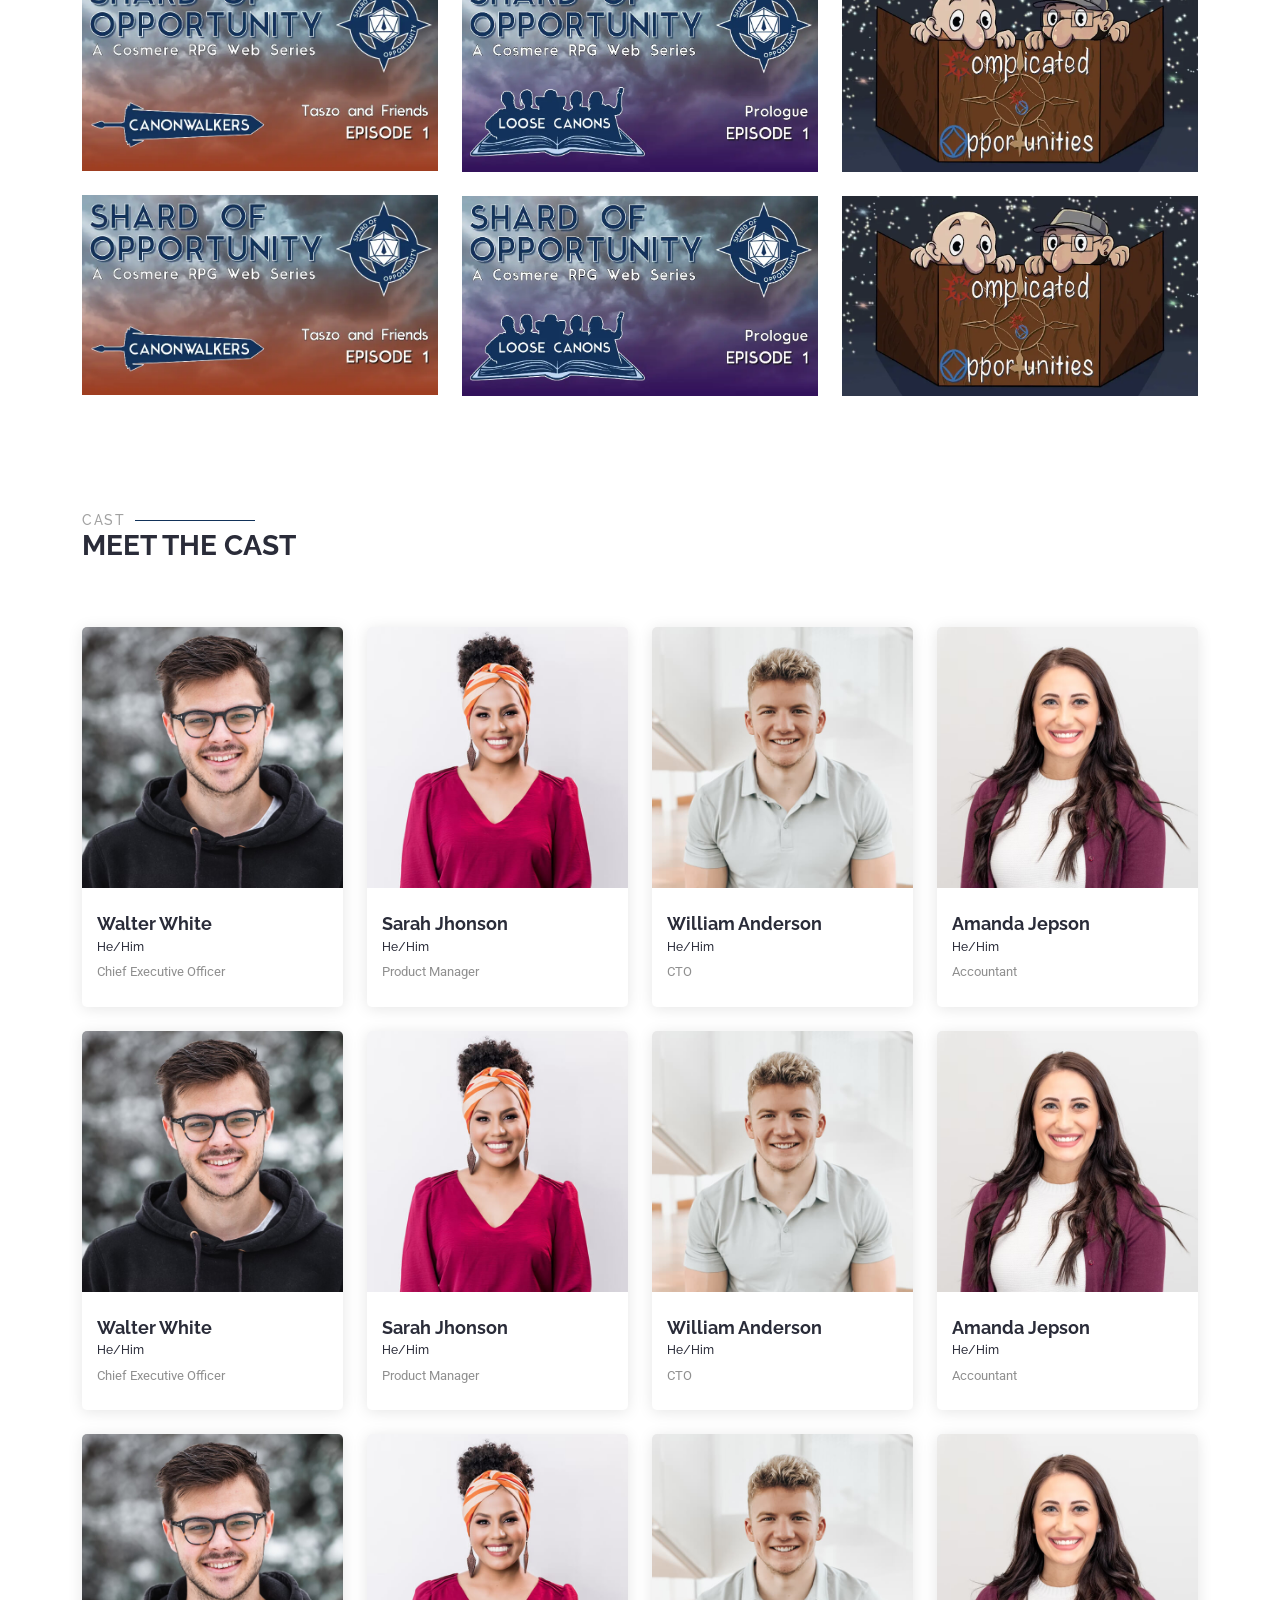
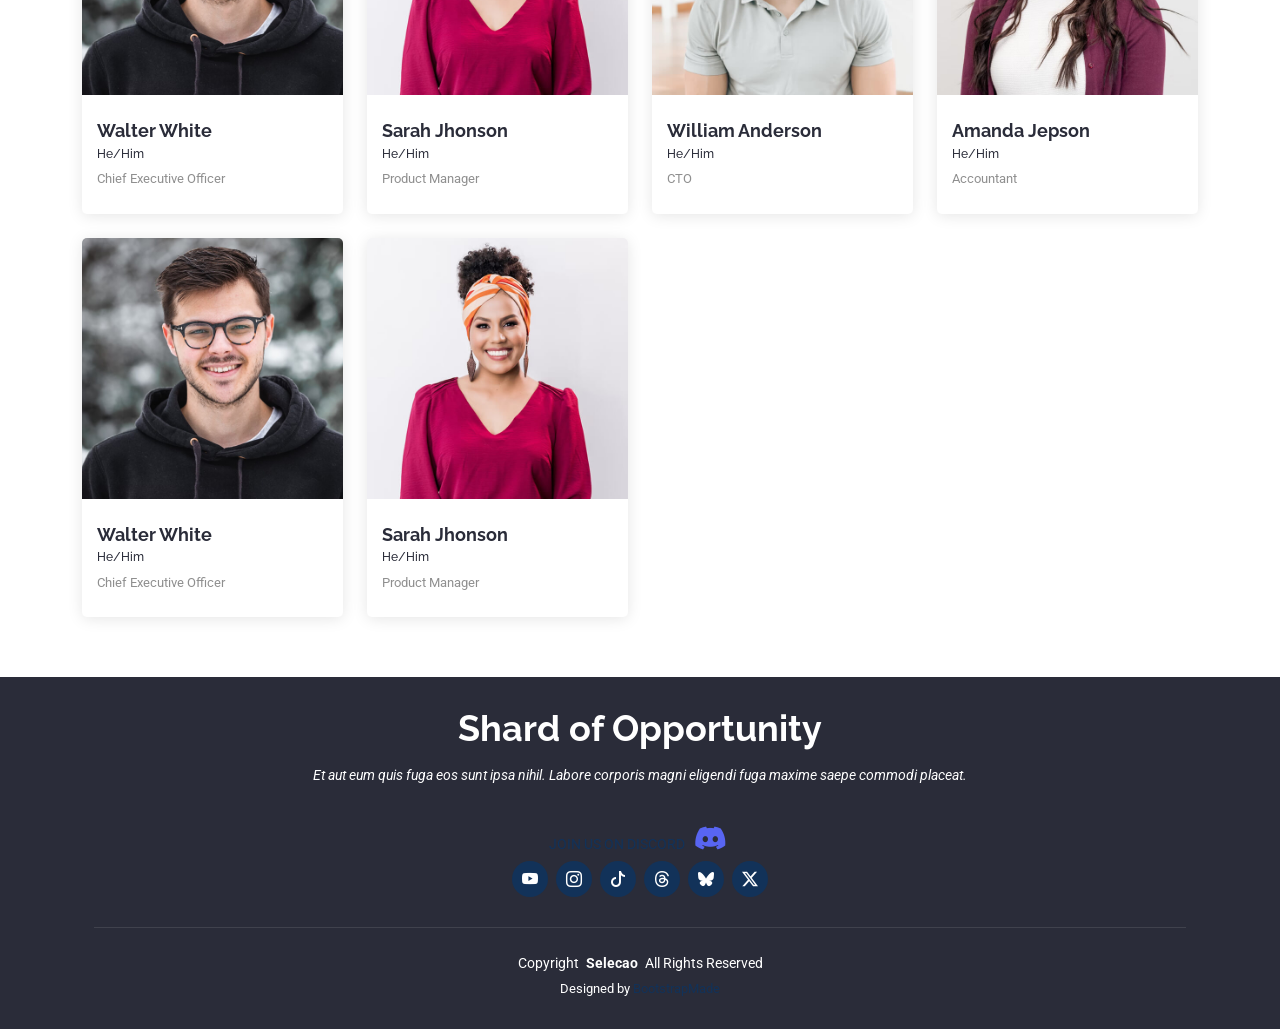
==== commit 34eb6c79: "image update made updates to images" ====
--- a/index.html
+++ b/index.html
@@ -44,7 +44,7 @@
 
       <a href="index.html" class="logo d-flex align-items-center">
         <!-- Uncomment the line below if you also wish to use an image logo -->
-        <img src="assets/img/logo.png" alt="Shard of Opportunity Logo" style="height:120px">
+        <img src="assets/img/logo_main.png" alt="Shard of Opportunity Logo" style="height:120px">
        <!-- <h1 class="sitename">Shard of Opportunity</h1> -->
       </a>
 
@@ -74,12 +74,12 @@
           <li><a href="blog.html">Blog</a></li> -->
           <li class="dropdown"><a href="#"><span style="font-size: 17px;">SERIES</span><i class="bi bi-chevron-down toggle-dropdown"></i></a>
             <ul>
+               <li class="dropdown"><a href="series/complicatedopportunities.html"><span>COMPLICATED OPPORTUNITIES</span></a>
+              </li>
+               <li class="dropdown"><a href="series/loosecanons.html"><span>LOOSE CANONS</span></a>
+              </li>
                <li class="dropdown"><a href="series/canonwalkers.html"><span>CANONWALKERS</span></a>
                </li>
-              <li class="dropdown"><a href="series/loosecanons.html"><span>LOOSE CANONS</span></a>
-              </li>
-              <li class="dropdown"><a href="series/complicatedopportunities.html"><span>COMPLICATED OPPORTUNITIES</span></a>
-              </li>
             </ul>
             </li>
             
@@ -120,7 +120,7 @@
             <p class="animate__animated animate__fadeInUp">Ut velit est quam dolor ad a aliquid qui aliquid. Sequi ea ut et est quaerat sequi nihil ut aliquam. Occaecati alias dolorem mollitia ut. Similique ea voluptatem. Esse doloremque accusamus repellendus deleniti vel. Minus et tempore modi architecto.</p>
             <a href="series/canonwalkers.html" class="btn-get-started animate__animated animate__fadeInUp scrollto">Read More</a>
           </div>
-          <p style = "font-size:12px; text-align: right; color:#444444">Art by Madi VanDoren</p>
+         <p style = "font-size:12px; text-align: right; color:#444444">Art by Madi VanDoren</p>
         </div>
 
         <!-- Slide 3 -->
@@ -1157,15 +1157,15 @@
     </section><!-- /Team Section -->
 
     <!-- Recent Posts Section -->
-    <section id="recent-posts" class="recent-posts section">
+    <!-- <section id="recent-posts" class="recent-posts section">
 
       <!-- Section Title -->
-      <div class="container section-title" data-aos="fade-up">
+      <!-- <div class="container section-title" data-aos="fade-up">
         <h2>Recent Posts</h2>
         <p>Recent Blog Posts<br></p>
       </div><!-- End Section Title -->
 
-      <div class="container">
+      <!-- <div class="container">
 
         <div class="row gy-4">
 
@@ -1195,7 +1195,7 @@
             </article>
           </div><!-- End post list item -->
 
-          <div class="col-xl-4 col-md-6" data-aos="fade-up" data-aos-delay="200">
+          <!-- <div class="col-xl-4 col-md-6" data-aos="fade-up" data-aos-delay="200">
             <article>
 
               <div class="post-img">
@@ -1221,7 +1221,7 @@
             </article>
           </div><!-- End post list item -->
 
-          <div class="col-xl-4 col-md-6" data-aos="fade-up" data-aos-delay="300">
+          <!-- <div class="col-xl-4 col-md-6" data-aos="fade-up" data-aos-delay="300">
             <article>
 
               <div class="post-img">
@@ -1247,9 +1247,9 @@
             </article>
           </div><!-- End post list item -->
 
-        </div><!-- End recent posts list -->
-
-      </div>
+        <!-- </div><!-- End recent posts list -->
+
+      <!-- </div>
 
     </section><!-- /Recent Posts Section -->
 
--- a/assets/css/main.css
+++ b/assets/css/main.css
@@ -761,7 +761,7 @@
   position: relative;
   min-height: 75vh;
   padding-top: 60px;
-  background-image: url('../img/banners/canonwalkers.png');
+  background-image: url('../img/banners/canonwalkers.webp');
   background-size: 900px;
   background-position: center;
   background-repeat: no-repeat;
@@ -777,14 +777,6 @@
   text-align: center; 
 }
 
-.hero .carousel-text-ec {
-  position: absolute;
-  
-  left: 0;
-  width: 100%;
-  text-align: center; 
-}
-
 .hero .carousel-container-lc {
   display: flex;
   justify-content: center;
@@ -794,7 +786,7 @@
   position: relative;
   min-height: 75vh;
   padding-top: 60px;
-  background-image: url('../img/banners/loosecanons.png');
+  background-image: url('../img/banners/loosecanons.webp');
   background-size: 900px;
   background-position: center;
   background-repeat: no-repeat;
@@ -810,9 +802,9 @@
   position: relative;
   min-height: 75vh;
   padding-top: 60px;
-  background-image: url('../img/banners/complicatedopportunities.jpg');
-  background-size: 670px;
-  background-position: center;
+  background-image: url('../img/banners/complicatedopportunities.webp');
+  background-size: 800px;
+  background-position: 50% 90%;
   background-repeat: no-repeat;
 }
 
@@ -825,10 +817,34 @@
   position: relative;
   min-height: 75vh;
   padding-top: 60px;
-  background-image: url('../img/banners/soo_logo_main.png');
+  background-image: url('../img/banners/logo_text.png');
   background-size: 570px;
   background-position: center;
   background-repeat: no-repeat;
+}
+
+.hero .carousel-container-ec {
+  display: flex;
+  justify-content: center;
+  align-items: center;
+  flex-direction: column;
+  text-align: center;
+  position: relative;
+  min-height: 75vh;
+  padding-top: 60px;
+  background-image: url('../img/banners/logo_notext.png');
+  background-size: 555px;
+  background-position: 50% 90%;
+  background-repeat: no-repeat;
+}
+
+.hero .carousel-text-ec {
+  position: absolute;
+  top:39%;
+  left: 0;
+  width: 100%;
+  text-align: center; 
+  font-size:clamp(3rem,20vw,7rem);
 }
 
 .hero .about-carousel-container {
@@ -952,6 +968,18 @@
 
 @media (max-width: 768px) {
   .hero .carousel-container-soo {
+    min-height: 90vh;
+    background-size: contain;          
+    background-position: center;
+  }
+
+  .hero h2 {
+    font-size: 28px;
+  }
+}
+
+@media (max-width: 768px) {
+  .hero .carousel-container-ec {
     min-height: 90vh;
     background-size: contain;          
     background-position: center;
@@ -2847,7 +2875,7 @@
 
 /* Style the front side (fallback if image is missing) */
 .flip-card-front {
-  background-color: #bbb;
+  background-color: var(--background-color);
   color: black;
 }
 
@@ -2856,6 +2884,8 @@
   background-color: black;
   color: white;
   transform: rotateY(180deg);
+  overflow: auto;
+  padding: 5px;
 }
 
 
@@ -2962,175 +2992,3 @@
 
 
 
-
-/*--------------------------------------------------------------
-# Character Section
---------------------------------------------------------------*/
-/*
-.team .team-member {
-  background-color: var(--surface-color);
-  overflow: hidden;
-  border-radius: 5px;
-  box-shadow: 0px 2px 15px rgba(0, 0, 0, 0.1);
-  height: 100%;
-}
-
-.team .team-member .member-img {
-  position: relative;
-  overflow: hidden;
-}
-
-.team .team-member .social {
-  position: absolute;
-  left: 0;
-  bottom: 30px;
-  right: 0;
-  opacity: 0;
-  transition: ease-in-out 0.3s;
-  text-align: center;
-}
-
-.team .team-member .social a {
-  background: color-mix(in srgb, var(--contrast-color), transparent 25%);
-  color: color-mix(in srgb, var(--default-color), transparent 20%);
-  margin: 0 3px;
-  border-radius: 4px;
-  width: 36px;
-  height: 36px;
-  transition: ease-in-out 0.3s;
-  display: inline-flex;
-  justify-content: center;
-  align-items: center;
-}
-
-.team .team-member .social a:hover {
-  color: var(--contrast-color);
-  background: var(--accent-color);
-}
-
-.team .team-member .social i {
-  font-size: 18px;
-  line-height: 0;
-}
-
-.team .team-member .member-info {
-  padding: 25px 15px;
-}
-
-.team .team-member .member-info h4 {
-  font-weight: 700;
-  margin-bottom: 5px;
-  font-size: 18px;
-}
-
-.team .team-member .member-info span {
-  display: block;
-  font-size: 13px;
-  font-weight: 400;
-  color: color-mix(in srgb, var(--default-color), transparent 40%);
-}
-
-.team .team-member:hover .social {
-  opacity: 1;
-  bottom: 15px;
-}
-
-.portfolio .portfolio-filters {
-  padding: 0;
-  margin: 0 auto 20px auto;
-  list-style: none;
-  text-align: center;
-}
-
-.portfolio .portfolio-filters li {
-  cursor: pointer;
-  display: inline-block;
-  padding: 8px 20px 10px 20px;
-  margin: 0;
-  font-size: 15px;
-  font-weight: 500;
-  line-height: 1;
-  margin-bottom: 5px;
-  border-radius: 50px;
-  transition: all 0.3s ease-in-out;
-  font-family: var(--heading-font);
-}
-
-.portfolio .portfolio-filters li:hover,
-.portfolio .portfolio-filters li.filter-active {
-  color: var(--contrast-color);
-  background-color: var(--accent-color);
-}
-
-.portfolio .portfolio-filters li:first-child {
-  margin-left: 0;
-}
-
-.portfolio .portfolio-filters li:last-child {
-  margin-right: 0;
-}
-
-@media (max-width: 575px) {
-  .portfolio .portfolio-filters li {
-    font-size: 14px;
-    margin: 0 0 10px 0;
-  }
-}
-
-.portfolio .portfolio-item {
-  position: relative;
-  overflow: hidden;
-}
-
-.portfolio .portfolio-item .portfolio-info {
-  opacity: 0;
-  position: absolute;
-  left: 12px;
-  right: 12px;
-  bottom: -100%;
-  z-index: 3;
-  transition: all ease-in-out 0.5s;
-  background: color-mix(in srgb, var(--surface-color), transparent 10%);
-  padding: 15px;
-}
-
-.portfolio .portfolio-item .portfolio-info h4 {
-  font-size: 18px;
-  font-weight: 600;
-  padding-right: 50px;
-}
-
-.portfolio .portfolio-item .portfolio-info p {
-  color: color-mix(in srgb, var(--default-color), transparent 30%);
-  font-size: 14px;
-  margin-bottom: 0;
-  padding-right: 50px;
-}
-
-.portfolio .portfolio-item .portfolio-info .preview-link,
-.portfolio .portfolio-item .portfolio-info .details-link {
-  position: absolute;
-  right: 50px;
-  font-size: 24px;
-  top: calc(50% - 14px);
-  color: color-mix(in srgb, var(--default-color), transparent 30%);
-  transition: 0.3s;
-  line-height: 0;
-}
-
-.portfolio .portfolio-item .portfolio-info .preview-link:hover,
-.portfolio .portfolio-item .portfolio-info .details-link:hover {
-  color: var(--accent-color);
-}
-
-.portfolio .portfolio-item .portfolio-info .details-link {
-  right: 14px;
-  font-size: 28px;
-}
-
-.portfolio .portfolio-item:hover .portfolio-info {
-  opacity: 1;
-  bottom: 0;
-}
-
-*/
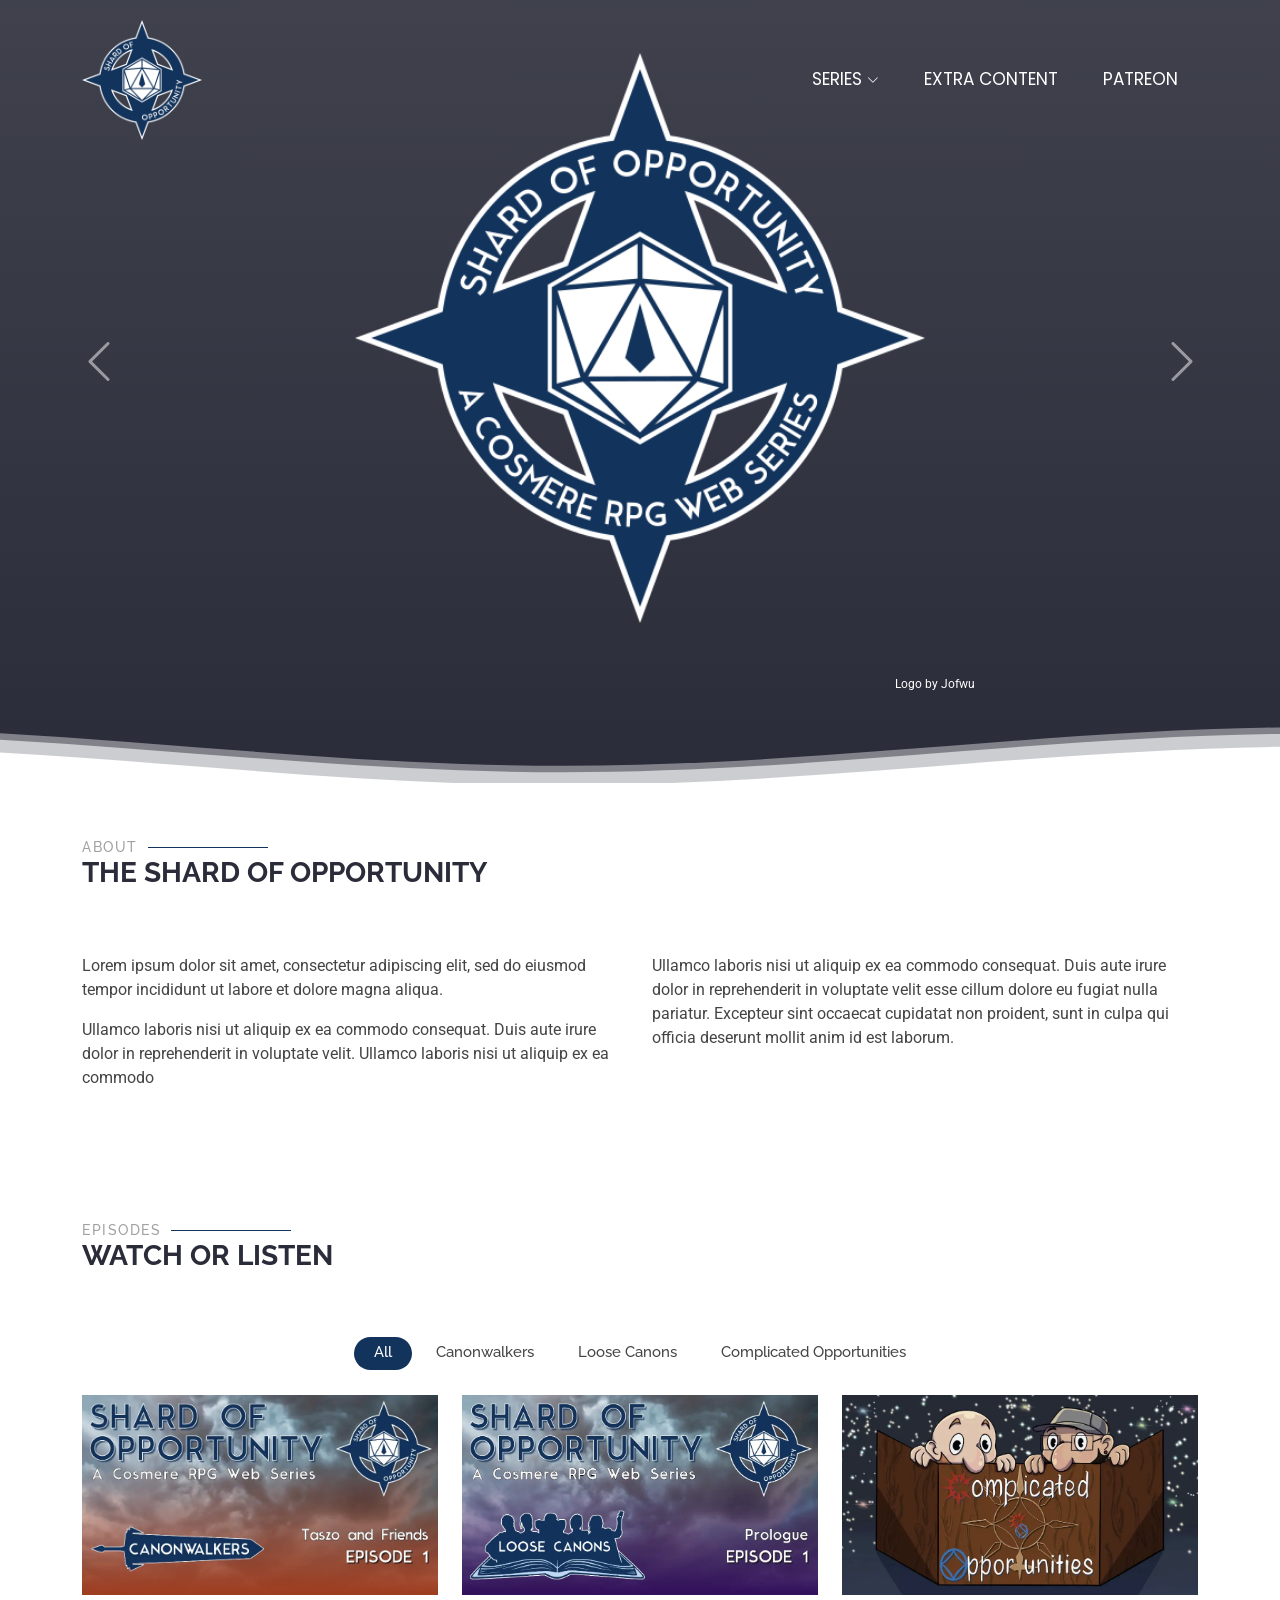
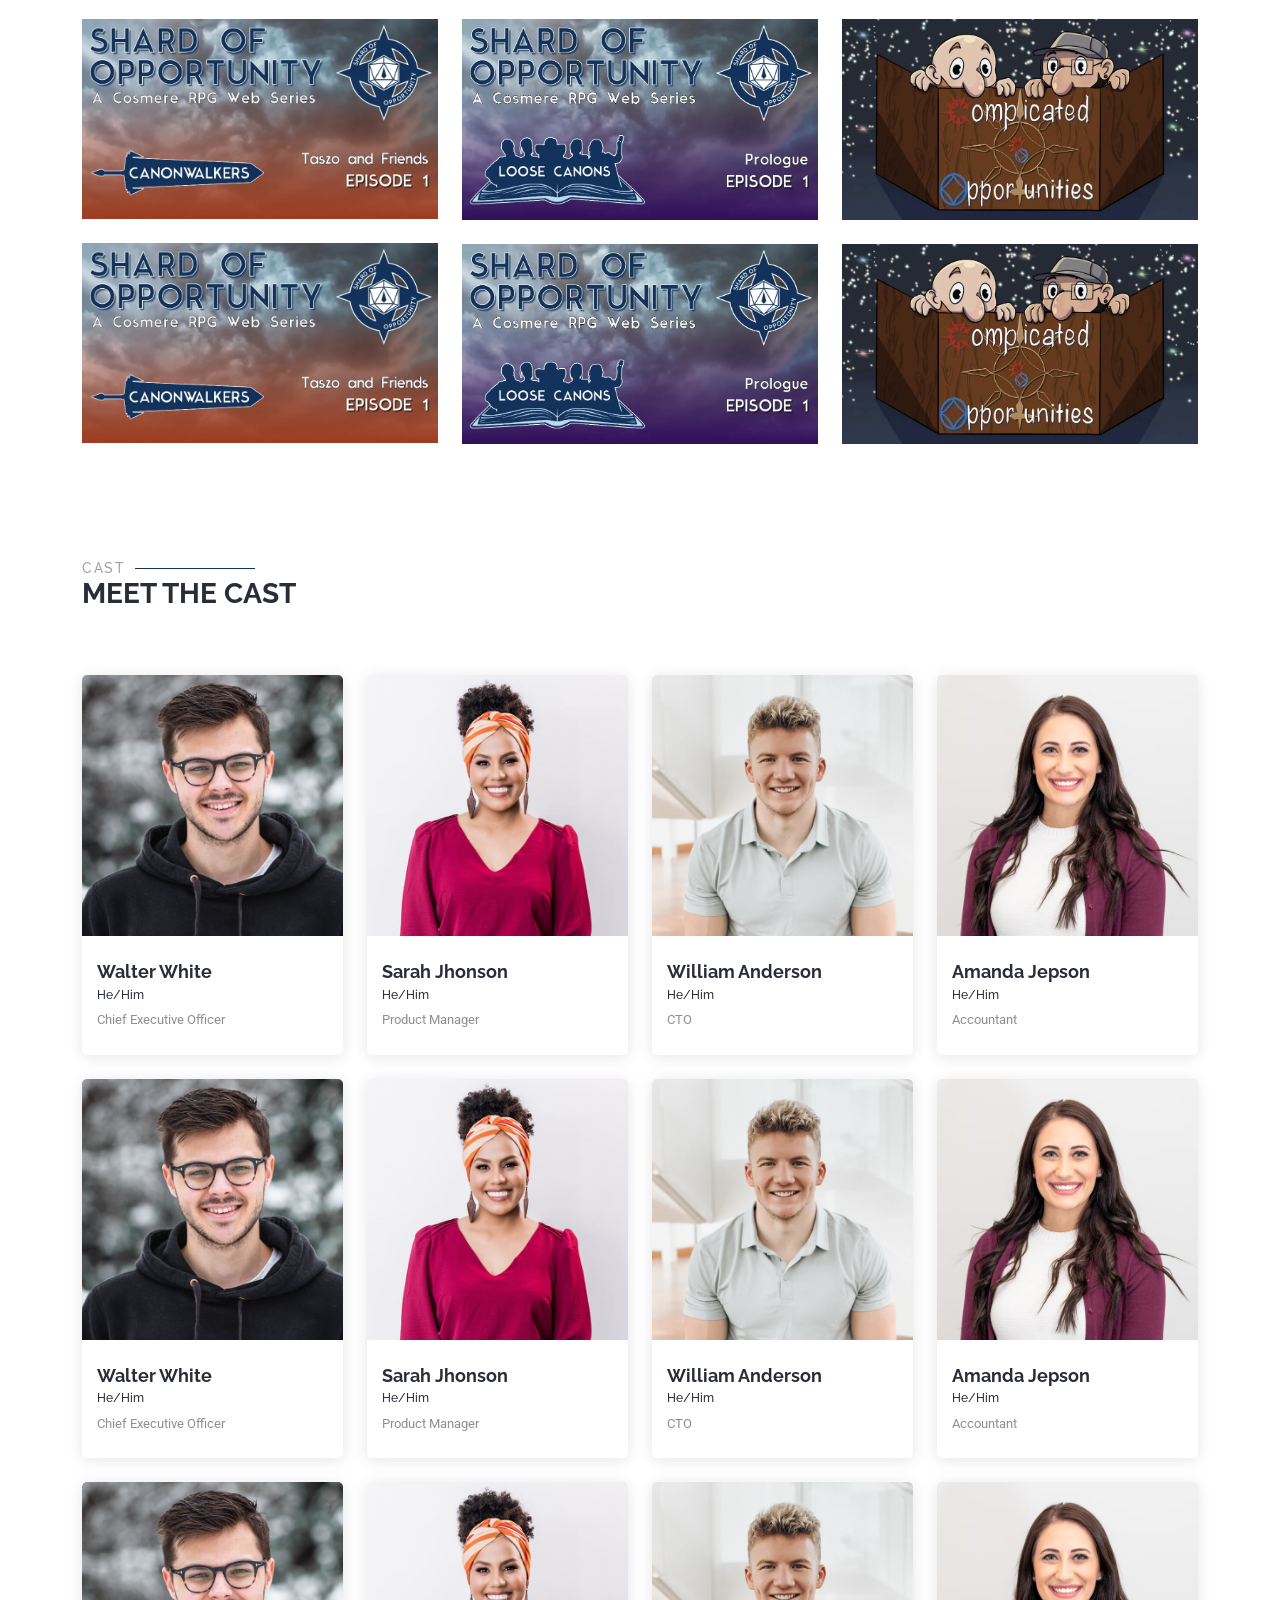
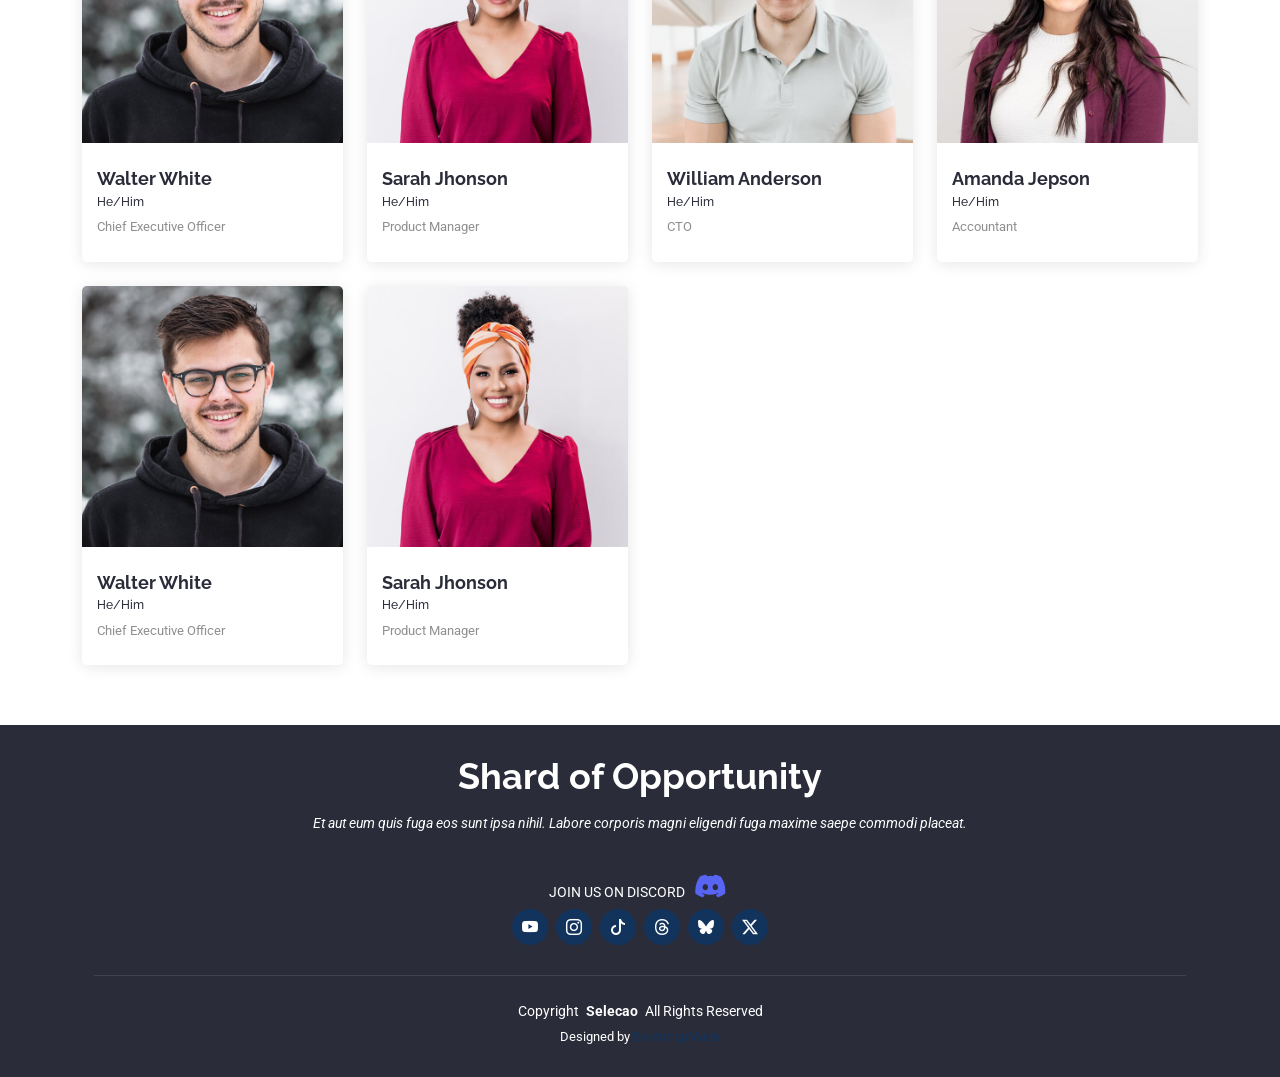
==== commit 407b9c3b: "nav light/dark added light and dark preferences for nav menu" ====
--- a/index.html
+++ b/index.html
@@ -111,6 +111,7 @@
             <!--<p class="animate__animated animate__fadeInUp">Ut velit est quam dolor ad a aliquid qui aliquid. Sequi ea ut et est quaerat sequi nihil ut aliquam. Occaecati alias dolorem mollitia ut. Similique ea voluptatem. Esse doloremque accusamus repellendus deleniti vel. Minus et tempore modi architecto.</p>
             <a href="#about" class="btn-get-started animate__animated animate__fadeInUp scrollto">Read More</a> -->
           </div>
+          <p style = "font-size:12px; text-align: right; color:var(--default-color);">Logo by Jofwu</p>
         </div>
 
         <!-- Slide 2 -->
@@ -120,7 +121,7 @@
             <p class="animate__animated animate__fadeInUp">Ut velit est quam dolor ad a aliquid qui aliquid. Sequi ea ut et est quaerat sequi nihil ut aliquam. Occaecati alias dolorem mollitia ut. Similique ea voluptatem. Esse doloremque accusamus repellendus deleniti vel. Minus et tempore modi architecto.</p>
             <a href="series/canonwalkers.html" class="btn-get-started animate__animated animate__fadeInUp scrollto">Read More</a>
           </div>
-         <p style = "font-size:12px; text-align: right; color:#444444">Art by Madi VanDoren</p>
+         <p style = "font-size:12px; text-align: right; color:var(--default-color);">Art by Madi VanDoren</p>
         </div>
 
         <!-- Slide 3 -->
@@ -130,7 +131,7 @@
             <p class="animate__animated animate__fadeInUp">Ut velit est quam dolor ad a aliquid qui aliquid. Sequi ea ut et est quaerat sequi nihil ut aliquam. Occaecati alias dolorem mollitia ut. Similique ea voluptatem. Esse doloremque accusamus repellendus deleniti vel. Minus et tempore modi architecto.</p>
             <a href="series/loosecanons.html" class="btn-get-started animate__animated animate__fadeInUp scrollto">Read More</a>
           </div>
-          <p style = "font-size:12px; text-align: right; color:#444444">Art by Madi VanDoren</p>
+          <p style = "font-size:12px; text-align: right; color:var(--default-color);">Art by Madi VanDoren</p>
         </div>
         
          <!-- Slide 4 -->
@@ -140,7 +141,7 @@
             <p class="animate__animated animate__fadeInUp">Ut velit est quam dolor ad a aliquid qui aliquid. Sequi ea ut et est quaerat sequi nihil ut aliquam. Occaecati alias dolorem mollitia ut. Similique ea voluptatem. Esse doloremque accusamus repellendus deleniti vel. Minus et tempore modi architecto.</p>
             <a href="series/complicatedopportunities.html" class="btn-get-started animate__animated animate__fadeInUp scrollto">Read More</a>
           </div>
-          <p style = "font-size:12px; text-align: right; color:#444444">Art by Nikki Ashton</p>
+          <p style = "font-size:12px; text-align: right; color:var(--default-color);">Art by Nikki Ashton</p>
         </div>
 
         <a class="carousel-control-prev" href="#hero-carousel" role="button" data-bs-slide="prev">
@@ -1339,7 +1340,7 @@
       <h3 class="sitename">Shard of Opportunity</h3>
       <p>Et aut eum quis fuga eos sunt ipsa nihil. Labore corporis magni eligendi fuga maxime saepe commodi placeat.</p>
               <a href="https://discord.com/invite/xkYScax8sN">
-                <span>JOIN US ON DISCORD</span>
+                <span class = "soo-link">JOIN US ON DISCORD</span>
                 <i class="bi bi-discord" style="color: #5865F2; font-size: 30px; padding:7px;"></i>
                 
               </a>
--- a/assets/css/main.css
+++ b/assets/css/main.css
@@ -19,22 +19,56 @@
 
 /* Global Colors - The following color variables are used throughout the website. Updating them here will change the color scheme of the entire website */
 :root { 
-  --background-color: #ffffff; /* Background color for the entire website, including individual sections */
-  --default-color: #444444; /* Default color used for the majority of the text content across the entire website */
-  --heading-color: #2a2c39; /* Color for headings, subheadings and title throughout the website */
-  --accent-color: hsl(213, 67% ,21%); /* Accent color that represents your brand on the website. It's used for buttons, links, and other elements that need to stand out */
-  --surface-color: #ffffff; /* The surface color is used as a background of boxed elements within sections, such as cards, icon boxes, or other elements that require a visual separation from the global background. */
+  --background-color: #121212; /* Background color for the entire website, including individual sections */
+  --default-color: #ffffff; /* Default color used for the majority of the text content across the entire website */
+  --heading-color: #ffffff; /* Color for headings, subheadings and title throughout the website */
+  --accent-color: #12335B; /* Accent color that represents your brand on the website. It's used for buttons, links, and other elements that need to stand out */
+  --surface-color: #121212; /* The surface color is used as a background of boxed elements within sections, such as cards, icon boxes, or other elements that require a visual separation from the global background. */
   --contrast-color: #ffffff; /* Contrast color for text, ensuring readability against backgrounds of accent, heading, or default colors. */
+}
+
+@media (prefers-color-scheme: dark) {
+  :root {
+    --background-color: #121212;
+    --default-color:#ffffff;
+    --heading-color: #ffffff;
+    --surface-color:#121212;
+  }
+} 
+
+@media (prefers-color-scheme: light) {
+  :root {
+    --background-color: #ffffff;
+    --default-color:#444444;
+    --heading-color: #2a2c39;
+    --surface-color:#ffffff;
+  }
 }
 
 /* Nav Menu Colors - The following color variables are used specifically for the navigation menu. They are separate from the global colors to allow for more customization options */
 :root {
   --nav-color: #ffffff;  /* The default color of the main navmenu links */
-  --nav-hover-color: hsl(213, 67% ,21%); /* Applied to main navmenu links when they are hovered over or active */
-  --nav-mobile-background-color: #ffffff; /* Used as the background color for mobile navigation menu */
-  --nav-dropdown-background-color: #ffffff; /* Used as the background color for dropdown items that appear when hovering over primary navigation items */
-  --nav-dropdown-color: #060606; /* Used for navigation links of the dropdown items in the navigation menu. */
-  --nav-dropdown-hover-color: #ef6603; /* Similar to --nav-hover-color, this color is applied to dropdown navigation links when they are hovered over. */
+  --nav-hover-color: #12335B; /* Applied to main navmenu links when they are hovered over or active */
+  --nav-mobile-background-color: #121212; /* Used as the background color for mobile navigation menu */
+  --nav-dropdown-background-color: #121212; /* Used as the background color for dropdown items that appear when hovering over primary navigation items */
+  --nav-dropdown-color: #ffffff; /* Used for navigation links of the dropdown items in the navigation menu. */
+  --nav-dropdown-hover-color: #12335B; /* Similar to --nav-hover-color, this color is applied to dropdown navigation links when they are hovered over. */
+}
+
+@media (prefers-color-scheme: dark) {
+  :root {
+    --nav-mobile-background-color: #121212;
+    --nav-dropdown-background-color: #121212;
+    --nav-dropdown-color: #ffffff;
+  }
+} 
+
+@media (prefers-color-scheme: light) {
+  :root {
+    --nav-mobile-background-color: #ffffff;
+    --nav-dropdown-background-color: #ffffff;
+    --nav-dropdown-color: #060606;
+  }
 }
 
 /* Color Presets - These classes override global colors when applied to any section or element, providing reuse of the sam color scheme. */
@@ -1430,6 +1464,13 @@
 }
 
 .co-link:hover { color:color-mix(in srgb, var(--accent-color), transparent 30%); }
+
+.soo-link {
+  color:var(--default-color); 
+  
+}
+
+.soo-link:hover { color:color-mix(in srgb, var(--accent-color), transparent 30%); }
 
 /*--------------------------------------------------------------
 # Testimonials Section
@@ -1745,8 +1786,8 @@
 }
 
 .team .team-member .social a {
-  background: color-mix(in srgb, var(--contrast-color), transparent 25%);
-  color: color-mix(in srgb, var(--default-color), transparent 20%);
+  background: color-mix(in srgb, #444444, transparent 25%);
+  color: color-mix(in srgb, var(--contrast-color) , transparent 20%);
   margin: 0 3px;
   border-radius: 4px;
   width: 36px;
@@ -2843,8 +2884,9 @@
 /* The flip card container - set the width and height to whatever you want. We have added the border property to demonstrate that the flip itself goes out of the box on hover (remove perspective if you don't want the 3D effect */
 .flip-card {
   background-color: transparent;
-  width: 400px;
-  height: 400px;
+  width: min(90vw, 400px);
+  height: auto;
+  aspect-ratio: 1 / 1;
   /*border: 1px solid #f1f1f1;*/
   perspective: 1000px; /* Remove this if you don't want the 3D effect */
 }
@@ -2885,7 +2927,7 @@
   color: white;
   transform: rotateY(180deg);
   overflow: auto;
-  padding: 5px;
+  padding: 3px;
 }
 
 
